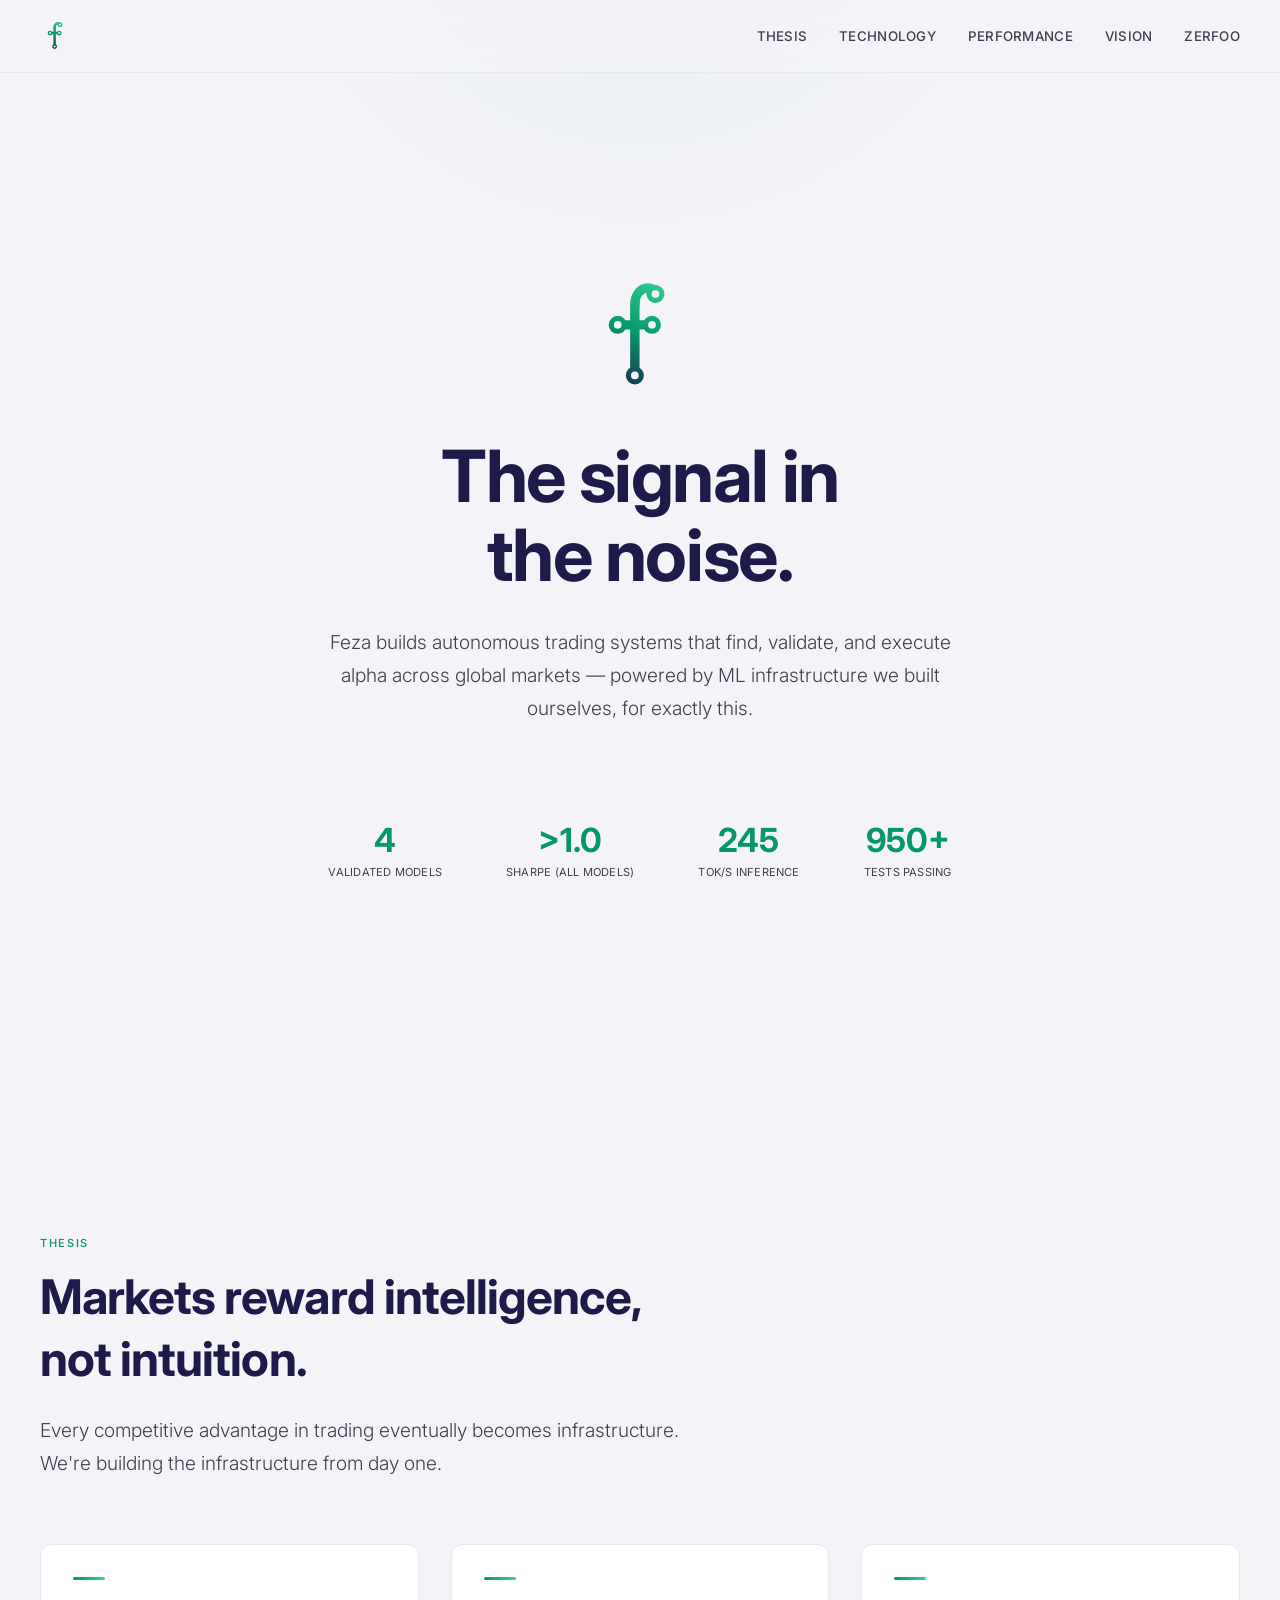
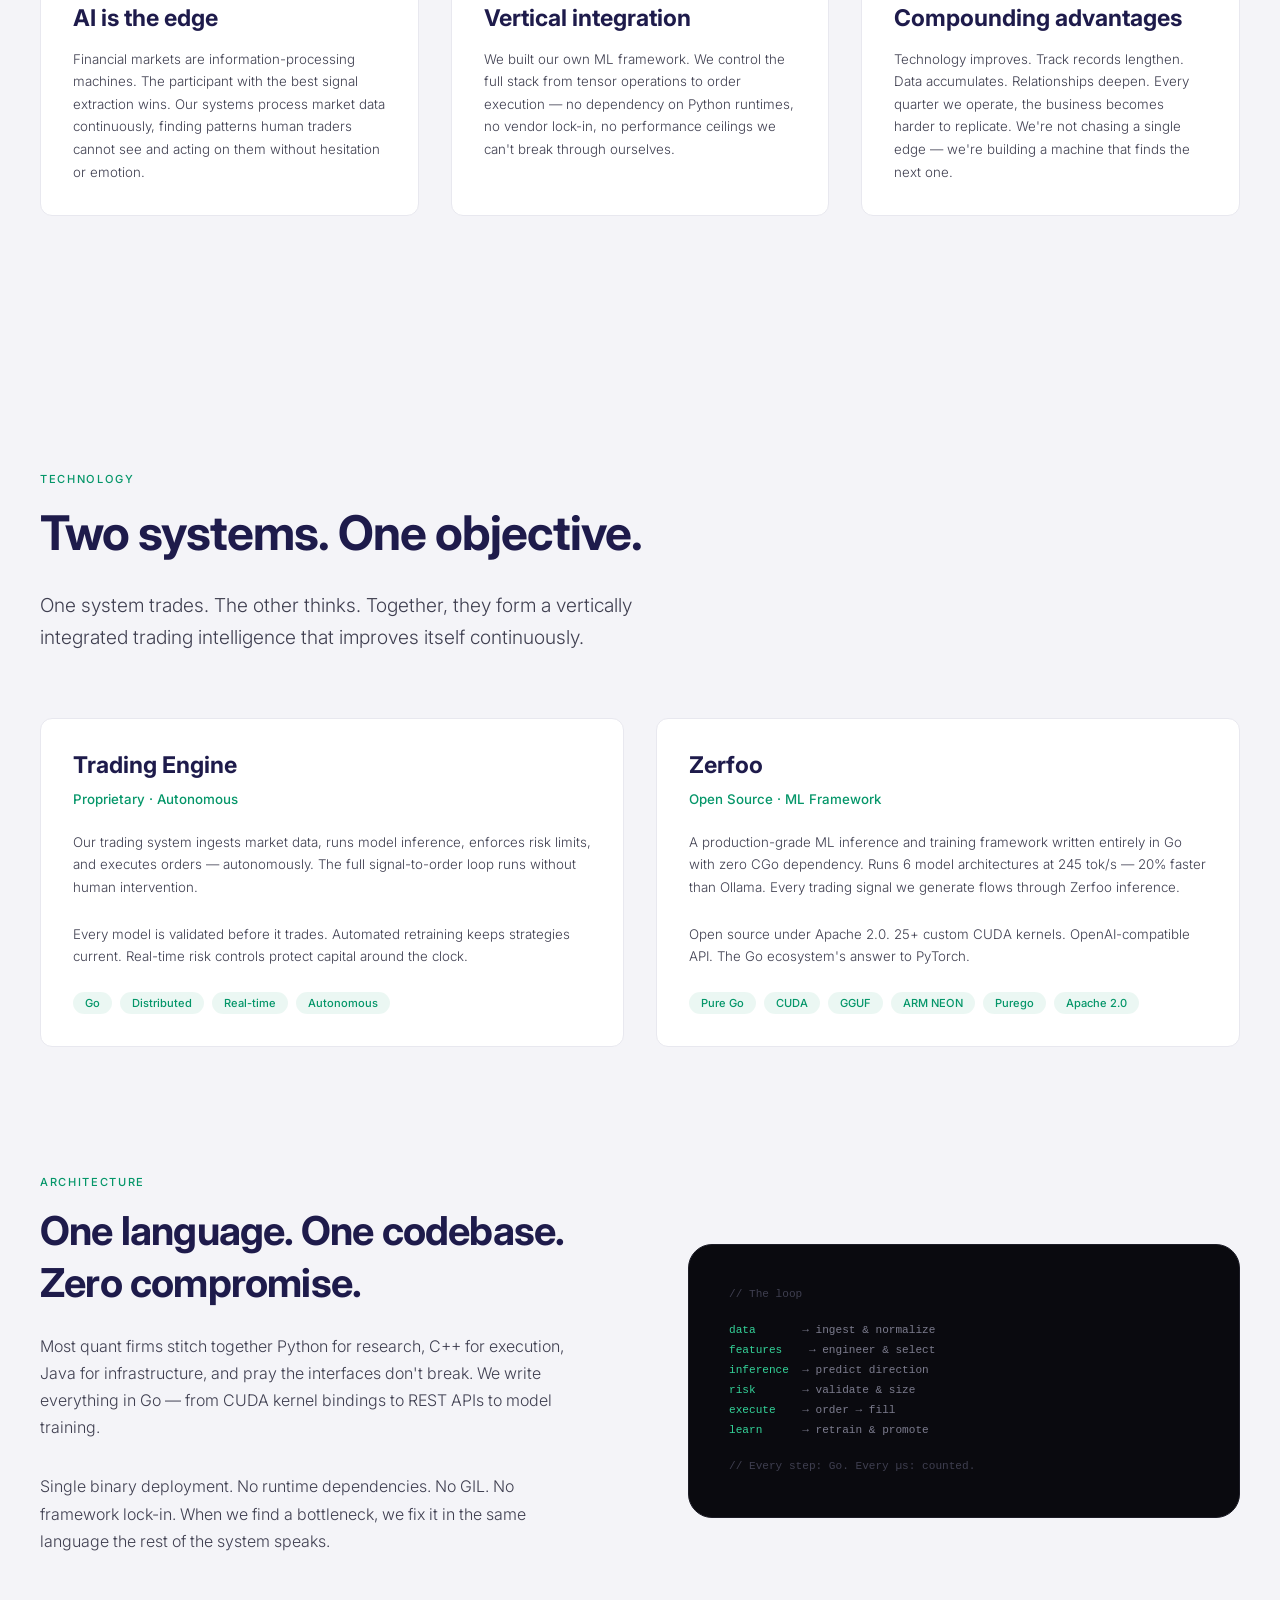
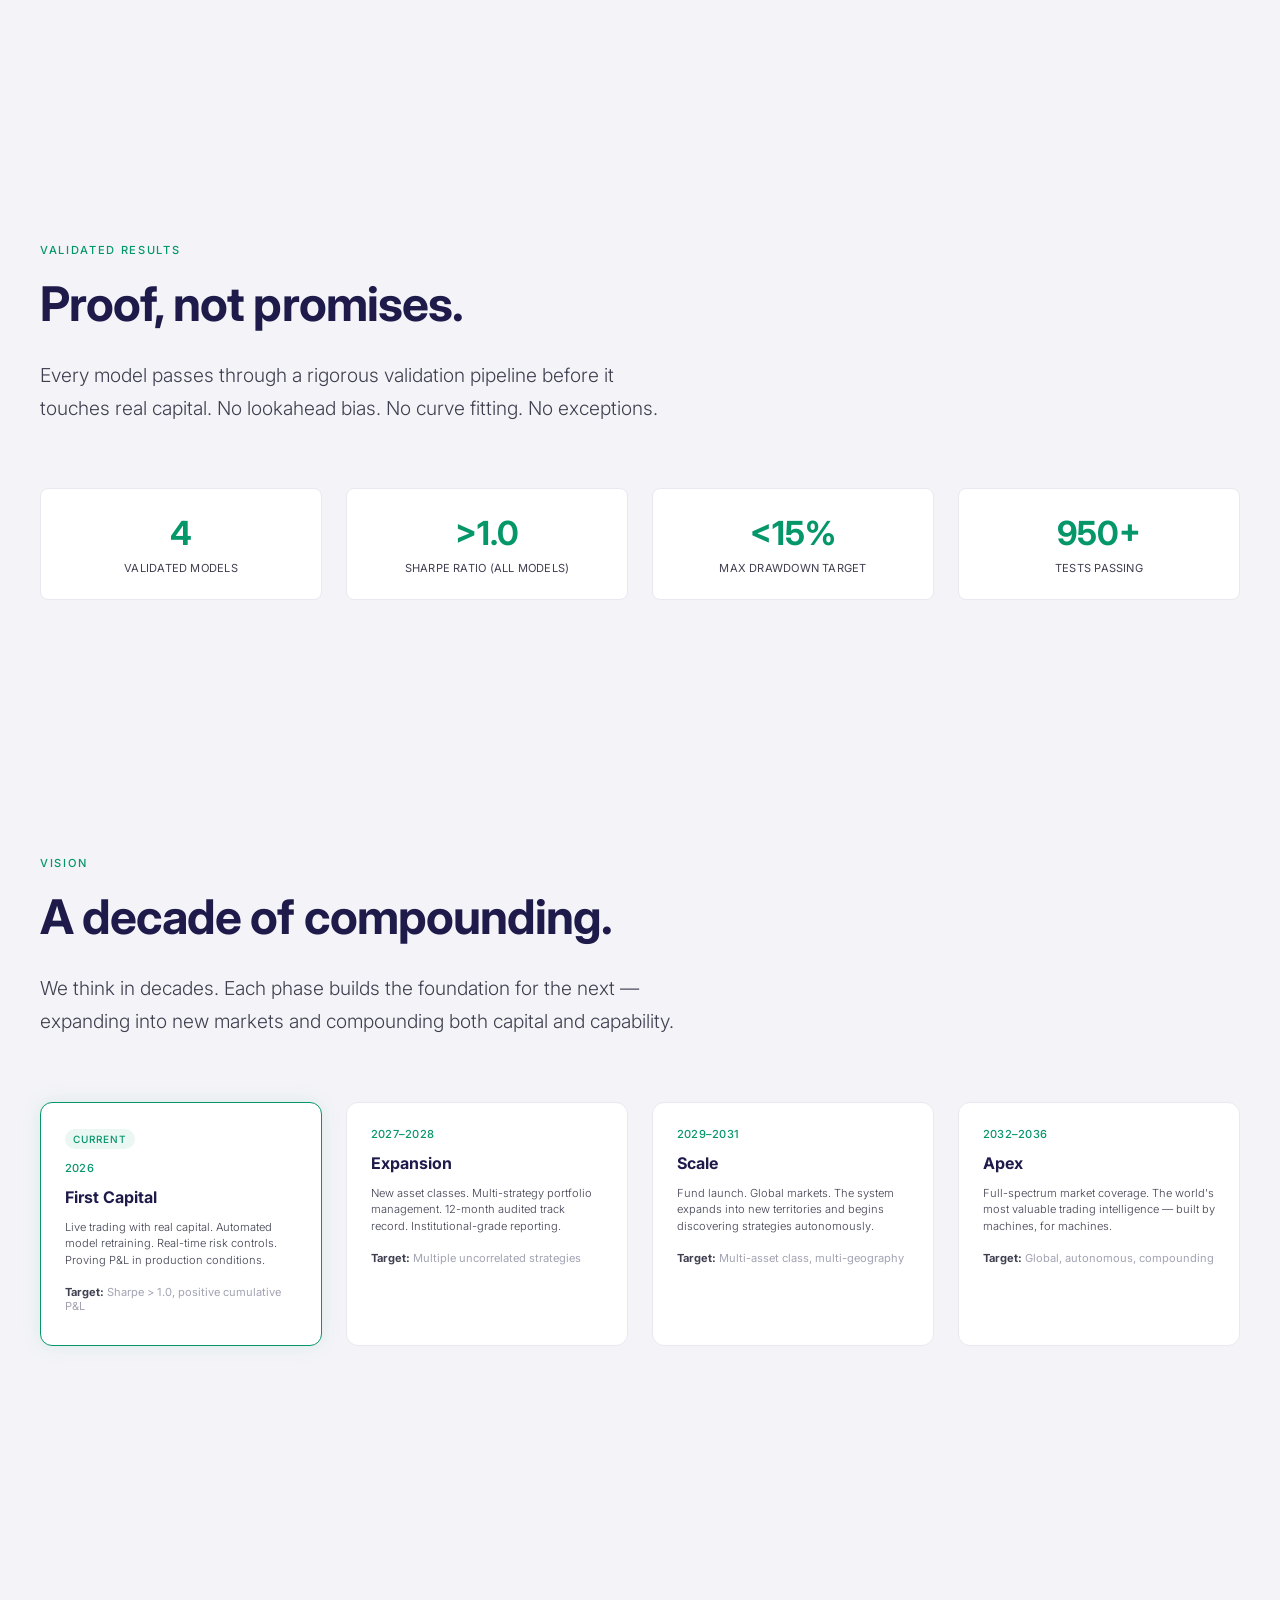
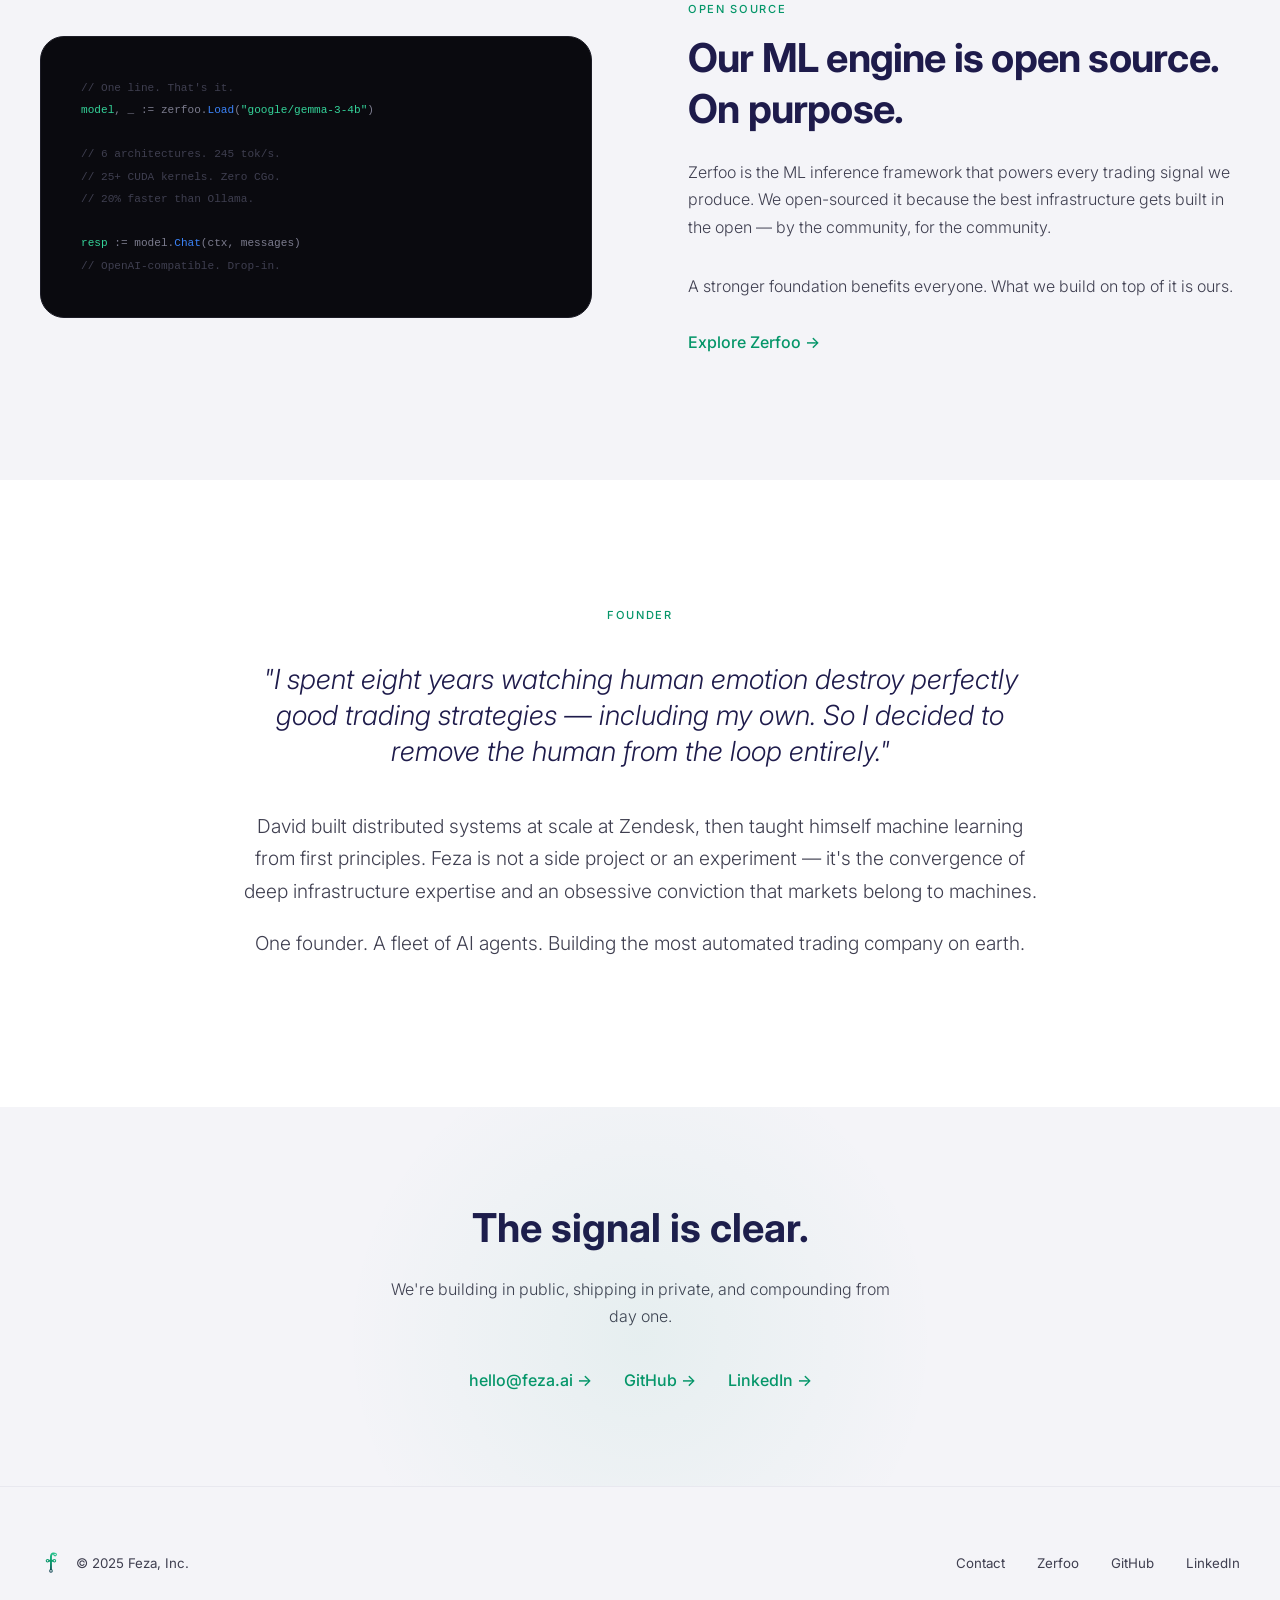
==== index.html @ b98ca387 "Harden copy: remove MOAT exposure and clean up nav Remove per-asset performance table, specific stra" ====
<!DOCTYPE html>
<html lang="en">

<head>
    <meta charset="UTF-8">
    <meta name="viewport" content="width=device-width, initial-scale=1.0">
    <title>Feza — Autonomous Trading Intelligence</title>
    <meta name="description" content="Feza is building the world's most valuable trading company through autonomous AI systems that discover, validate, and execute trading strategies across global markets.">
    <link rel="icon" type="image/svg+xml" href="images/feza.svg">
    <link rel="preconnect" href="https://fonts.googleapis.com">
    <link rel="preconnect" href="https://fonts.gstatic.com" crossorigin>
    <link href="https://fonts.googleapis.com/css2?family=Inter:wght@300;400;500;600;700&display=swap" rel="stylesheet">
    <link rel="stylesheet" href="design-system.css">
    <style>
        :root {
            --logo-url: url('images/feza.svg');
        }

        /* ---- Base ---- */
        html { scroll-behavior: smooth; }

        body {
            margin: 0;
            font-family: var(--font-sans);
            background-color: var(--bg);
            color: var(--text);
            transition: background-color var(--duration-normal) var(--ease-default),
                        color var(--duration-normal) var(--ease-default);
        }

        h1, h2, h3, h4 { font-weight: var(--weight-bold); }
        p { line-height: var(--leading-relaxed); font-weight: var(--weight-light); max-width: var(--max-width-prose); }

        a {
            text-decoration: none;
            transition: color var(--duration-normal) var(--ease-default),
                        opacity var(--duration-normal) var(--ease-default);
        }

        /* ---- Navbar ---- */
        .navbar {
            position: fixed;
            width: 100%;
            top: 0;
            z-index: 1000;
            padding: var(--space-5) 0;
            backdrop-filter: blur(12px);
            border-bottom: 1px solid var(--border-subtle);
        }

        body.dark-mode .navbar { background-color: rgba(10, 10, 15, 0.8); }
        body.light-mode .navbar { background-color: rgba(244, 244, 248, 0.8); }

        .nav-content {
            max-width: var(--max-width);
            margin: 0 auto;
            padding: 0 var(--space-8);
            display: flex;
            justify-content: space-between;
            align-items: center;
        }

        .nav-logo {
            display: flex;
            align-items: center;
            gap: var(--space-3);
        }

        .nav-logo img {
            width: 32px;
            height: 32px;
        }

        .nav-logo span {
            font-size: var(--text-md);
            font-weight: var(--weight-bold);
            letter-spacing: var(--tracking-tight);
            background: linear-gradient(135deg, var(--brand-noise), var(--brand-signal), var(--brand-clarity));
            -webkit-background-clip: text;
            -webkit-text-fill-color: transparent;
            background-clip: text;
        }

        .nav-links {
            display: flex;
            gap: var(--space-8);
            align-items: center;
        }

        .nav-links a {
            color: var(--text-secondary);
            font-size: var(--text-sm);
            font-weight: var(--weight-medium);
            letter-spacing: var(--tracking-wide);
            text-transform: uppercase;
        }

        .nav-links a:hover { color: var(--accent); }

        /* ---- Hero ---- */
        .hero {
            min-height: 100vh;
            display: flex;
            flex-direction: column;
            align-items: center;
            justify-content: center;
            text-align: center;
            padding: var(--space-32) var(--space-8) var(--space-20);
            position: relative;
            overflow: hidden;
        }

        .hero::before {
            content: '';
            position: absolute;
            top: -50%;
            left: 50%;
            transform: translateX(-50%);
            width: 800px;
            height: 800px;
            background: radial-gradient(circle, rgba(5, 150, 105, 0.08) 0%, transparent 70%);
            pointer-events: none;
        }

        .hero-logo {
            width: 120px;
            height: 120px;
            margin-bottom: var(--space-10);
            animation: fadeIn 1s ease-out;
        }

        .hero h1 {
            font-size: var(--text-hero);
            line-height: var(--leading-tight);
            letter-spacing: var(--tracking-tight);
            margin: 0 0 var(--space-8) 0;
            max-width: 900px;
            animation: fadeUp 1s ease-out 0.1s both;
        }

        .hero .subtitle {
            font-size: clamp(1.1rem, 2.5vw, var(--text-md));
            color: var(--text-secondary);
            max-width: 640px;
            margin: 0 auto var(--space-12);
            animation: fadeUp 1s ease-out 0.2s both;
        }

        .hero-stats {
            display: flex;
            gap: var(--space-16);
            margin-top: var(--space-12);
            animation: fadeUp 1s ease-out 0.4s both;
        }

        .hero-stat {
            text-align: center;
        }

        .hero-stat .value {
            font-size: var(--text-2xl);
            font-weight: var(--weight-bold);
            color: var(--accent);
            display: block;
        }

        .hero-stat .label {
            font-size: var(--text-xs);
            color: var(--text-secondary);
            text-transform: uppercase;
            letter-spacing: var(--tracking-wide);
            margin-top: var(--space-1);
        }

        @keyframes fadeIn {
            from { opacity: 0; }
            to { opacity: 1; }
        }

        @keyframes fadeUp {
            from { opacity: 0; transform: translateY(20px); }
            to { opacity: 1; transform: translateY(0); }
        }

        /* ---- Sections ---- */
        .section {
            padding: var(--space-32) var(--space-8);
        }

        .section-inner {
            max-width: var(--max-width);
            margin: 0 auto;
        }

        .section-label {
            font-size: var(--text-xs);
            font-weight: var(--weight-medium);
            text-transform: uppercase;
            letter-spacing: 0.15em;
            color: var(--accent);
            margin-bottom: var(--space-4);
        }

        .section h2 {
            font-size: clamp(2rem, 5vw, var(--text-4xl));
            line-height: var(--leading-snug);
            margin: 0 0 var(--space-6) 0;
            letter-spacing: var(--tracking-tight);
        }

        .section .lead {
            font-size: var(--text-md);
            color: var(--text-secondary);
            max-width: 640px;
            margin: 0 0 var(--space-16) 0;
        }

        /* ---- Thesis Section ---- */
        .thesis-grid {
            display: grid;
            grid-template-columns: repeat(3, 1fr);
            gap: var(--space-8);
        }

        .thesis-card {
            padding: var(--space-8);
            border-radius: var(--radius-lg);
            border: 1px solid var(--border-subtle);
            background-color: var(--bg-surface);
            transition: border-color var(--duration-normal) var(--ease-default),
                        transform var(--duration-fast) var(--ease-out);
        }

        .thesis-card:hover {
            border-color: var(--accent);
            transform: translateY(-2px);
        }

        .thesis-card h3 {
            font-size: var(--text-lg);
            margin: 0 0 var(--space-4) 0;
        }

        .thesis-card p {
            color: var(--text-secondary);
            font-size: var(--text-sm);
            margin: 0;
        }

        .thesis-card .card-accent {
            width: 32px;
            height: 3px;
            background: linear-gradient(90deg, var(--brand-signal), var(--brand-clarity));
            border-radius: var(--radius-full);
            margin-bottom: var(--space-6);
        }

        /* ---- Split Layout ---- */
        .split {
            display: grid;
            grid-template-columns: 1fr 1fr;
            gap: var(--space-24);
            align-items: center;
        }

        .split.reverse { direction: rtl; }
        .split.reverse > * { direction: ltr; }

        .split-text h2 {
            font-size: clamp(1.8rem, 4vw, var(--text-3xl));
            margin: 0 0 var(--space-6) 0;
        }

        .split-text p {
            color: var(--text-secondary);
            margin: 0 0 var(--space-8) 0;
        }

        .split-visual {
            padding: var(--space-10);
            border-radius: var(--radius-xl);
            border: 1px solid var(--border-subtle);
            background-color: var(--bg-surface);
        }

        /* Code blocks stay dark in both modes */
        .code-block {
            background-color: #0A0A0F;
            border-color: #1C1C26;
            --accent: #34D399;
            --text-secondary: #7C7C8E;
            --text-muted: #3F3F50;
        }

        body.light-mode .code-block {
            background-color: #0A0A0F;
            border-color: #1C1C26;
        }

        /* ---- Metric Row ---- */
        .metric-row {
            display: grid;
            grid-template-columns: repeat(4, 1fr);
            gap: var(--space-6);
        }

        .metric {
            padding: var(--space-6);
            border-radius: var(--radius-md);
            border: 1px solid var(--border-subtle);
            background-color: var(--bg-surface);
            text-align: center;
        }

        .metric .value {
            font-size: var(--text-2xl);
            font-weight: var(--weight-bold);
            color: var(--accent);
        }

        .metric .label {
            font-size: var(--text-xs);
            color: var(--text-secondary);
            text-transform: uppercase;
            letter-spacing: var(--tracking-wide);
            margin-top: var(--space-2);
        }

        /* ---- Performance Table ---- */
        .perf-table {
            width: 100%;
            border-collapse: collapse;
            font-size: var(--text-sm);
        }

        .perf-table th {
            text-align: left;
            font-weight: var(--weight-medium);
            font-size: var(--text-xs);
            text-transform: uppercase;
            letter-spacing: var(--tracking-wide);
            color: var(--text-secondary);
            padding: var(--space-4) var(--space-4);
            border-bottom: 1px solid var(--border);
        }

        .perf-table td {
            padding: var(--space-4) var(--space-4);
            border-bottom: 1px solid var(--border-subtle);
        }

        .perf-table .positive { color: var(--accent); font-weight: var(--weight-medium); }

        /* ---- Stack Section ---- */
        .stack-grid {
            display: grid;
            grid-template-columns: repeat(2, 1fr);
            gap: var(--space-8);
        }

        .stack-card {
            padding: var(--space-8);
            border-radius: var(--radius-lg);
            border: 1px solid var(--border-subtle);
            background-color: var(--bg-surface);
        }

        .stack-card h3 {
            font-size: var(--text-lg);
            margin: 0 0 var(--space-3) 0;
        }

        .stack-card .subtitle {
            font-size: var(--text-sm);
            color: var(--accent);
            font-weight: var(--weight-medium);
            margin: 0 0 var(--space-6) 0;
        }

        .stack-card p {
            color: var(--text-secondary);
            font-size: var(--text-sm);
            margin: 0 0 var(--space-6) 0;
        }

        .stack-card .tech-tags {
            display: flex;
            flex-wrap: wrap;
            gap: var(--space-2);
        }

        .tech-tag {
            font-size: var(--text-xs);
            padding: var(--space-1) var(--space-3);
            border-radius: var(--radius-full);
            background-color: var(--accent-subtle);
            color: var(--accent);
            font-weight: var(--weight-medium);
        }

        /* ---- Roadmap ---- */
        .roadmap {
            display: grid;
            grid-template-columns: repeat(4, 1fr);
            gap: var(--space-6);
        }

        .roadmap-phase {
            padding: var(--space-6) var(--space-6) var(--space-8);
            border-radius: var(--radius-lg);
            border: 1px solid var(--border-subtle);
            background-color: var(--bg-surface);
            position: relative;
        }

        .roadmap-phase.active {
            border-color: var(--accent);
            box-shadow: var(--shadow-glow);
        }

        .roadmap-phase .year {
            font-size: var(--text-xs);
            font-weight: var(--weight-medium);
            text-transform: uppercase;
            letter-spacing: var(--tracking-wide);
            color: var(--accent);
            margin-bottom: var(--space-3);
        }

        .roadmap-phase h4 {
            font-size: var(--text-base);
            margin: 0 0 var(--space-3) 0;
        }

        .roadmap-phase p {
            font-size: var(--text-xs);
            color: var(--text-secondary);
            margin: 0 0 var(--space-4) 0;
            line-height: var(--leading-normal);
        }

        .roadmap-phase .target {
            font-size: var(--text-xs);
            color: var(--text-muted);
        }

        .roadmap-phase .target strong {
            color: var(--text-secondary);
        }

        .active-badge {
            display: inline-block;
            font-size: 0.625rem;
            font-weight: var(--weight-medium);
            text-transform: uppercase;
            letter-spacing: 0.1em;
            padding: var(--space-1) var(--space-2);
            border-radius: var(--radius-full);
            background-color: var(--accent-subtle);
            color: var(--accent);
            margin-bottom: var(--space-3);
        }

        /* ---- Founder ---- */
        .founder-section {
            background-color: var(--bg-surface);
        }

        .founder-inner {
            max-width: var(--max-width-narrow);
            margin: 0 auto;
            text-align: center;
        }

        .founder-inner p {
            max-width: none;
            color: var(--text-secondary);
            font-size: var(--text-md);
            line-height: var(--leading-relaxed);
        }

        .founder-inner blockquote {
            margin: var(--space-10) 0;
            padding: 0;
            border: none;
            font-size: var(--text-xl);
            font-weight: var(--weight-light);
            line-height: var(--leading-snug);
            color: var(--text);
            font-style: italic;
        }

        /* ---- CTA Banner ---- */
        .cta-banner {
            text-align: center;
            padding: var(--space-24) var(--space-8);
            position: relative;
            overflow: hidden;
        }

        .cta-banner::before {
            content: '';
            position: absolute;
            bottom: -40%;
            left: 50%;
            transform: translateX(-50%);
            width: 600px;
            height: 600px;
            background: radial-gradient(circle, rgba(5, 150, 105, 0.06) 0%, transparent 70%);
            pointer-events: none;
        }

        .cta-banner h2 {
            font-size: clamp(2rem, 5vw, var(--text-3xl));
            margin: 0 0 var(--space-6) 0;
        }

        .cta-banner p {
            color: var(--text-secondary);
            max-width: 500px;
            margin: 0 auto var(--space-10);
        }

        .cta-links {
            display: flex;
            justify-content: center;
            gap: var(--space-8);
        }

        .cta-link {
            color: var(--accent);
            font-weight: var(--weight-medium);
            font-size: var(--text-base);
            display: flex;
            align-items: center;
            gap: var(--space-2);
        }

        .cta-link:hover { opacity: 0.8; }

        /* ---- Footer ---- */
        footer {
            padding: var(--space-16) var(--space-8);
            border-top: 1px solid var(--border-subtle);
        }

        .footer-inner {
            max-width: var(--max-width);
            margin: 0 auto;
            display: flex;
            justify-content: space-between;
            align-items: center;
        }

        .footer-left {
            display: flex;
            align-items: center;
            gap: var(--space-3);
        }

        .footer-left img { width: 24px; height: 24px; }

        .footer-left span {
            font-size: var(--text-sm);
            color: var(--text-secondary);
        }

        .footer-right {
            display: flex;
            gap: var(--space-8);
        }

        .footer-right a {
            font-size: var(--text-sm);
            color: var(--text-secondary);
        }

        .footer-right a:hover { color: var(--accent); }

        /* ---- Responsive ---- */
        @media (max-width: 1024px) {
            .thesis-grid { grid-template-columns: repeat(2, 1fr); }
            .roadmap { grid-template-columns: repeat(2, 1fr); }
            .metric-row { grid-template-columns: repeat(2, 1fr); }
        }

        @media (max-width: 768px) {
            .nav-links { display: none; }
            .hero-stats { flex-direction: column; gap: var(--space-6); }
            .thesis-grid { grid-template-columns: 1fr; }
            .split { grid-template-columns: 1fr; gap: var(--space-12); }
            .split.reverse { direction: ltr; }
            .stack-grid { grid-template-columns: 1fr; }
            .roadmap { grid-template-columns: 1fr; }
            .metric-row { grid-template-columns: repeat(2, 1fr); }
            .footer-inner { flex-direction: column; gap: var(--space-6); text-align: center; }
            .cta-links { flex-direction: column; align-items: center; }
        }
    </style>
</head>

<body class="dark-mode">

    <!-- Navbar -->
    <nav class="navbar">
        <div class="nav-content">
            <a href="/" class="nav-logo">
                <img src="images/feza.svg" alt="Feza">
            </a>
            <div class="nav-links">
                <a href="#thesis">Thesis</a>
                <a href="#technology">Technology</a>
                <a href="#performance">Performance</a>
                <a href="#roadmap">Vision</a>
                <a href="https://zerfoo.feza.ai" target="_blank" rel="noopener">Zerfoo</a>
            </div>
        </div>
    </nav>

    <!-- Hero -->
    <header class="hero">
        <img src="images/feza.svg" alt="Feza" class="hero-logo">
        <h1>The signal in<br>the noise.</h1>
        <p class="subtitle">Feza builds autonomous trading systems that find, validate, and execute alpha across global markets &mdash; powered by ML infrastructure we built ourselves, for exactly this.</p>
        <div class="hero-stats">
            <div class="hero-stat">
                <span class="value">4</span>
                <span class="label">Validated Models</span>
            </div>
            <div class="hero-stat">
                <span class="value">&gt;1.0</span>
                <span class="label">Sharpe (all models)</span>
            </div>
            <div class="hero-stat">
                <span class="value">245</span>
                <span class="label">tok/s Inference</span>
            </div>
            <div class="hero-stat">
                <span class="value">950+</span>
                <span class="label">Tests Passing</span>
            </div>
        </div>
    </header>

    <main>

        <!-- Thesis -->
        <section id="thesis" class="section">
            <div class="section-inner">
                <div class="section-label">Thesis</div>
                <h2>Markets reward intelligence,<br>not intuition.</h2>
                <p class="lead">Every competitive advantage in trading eventually becomes infrastructure. We're building the infrastructure from day one.</p>

                <div class="thesis-grid">
                    <div class="thesis-card">
                        <div class="card-accent"></div>
                        <h3>AI is the edge</h3>
                        <p>Financial markets are information-processing machines. The participant with the best signal extraction wins. Our systems process market data continuously, finding patterns human traders cannot see and acting on them without hesitation or emotion.</p>
                    </div>
                    <div class="thesis-card">
                        <div class="card-accent"></div>
                        <h3>Vertical integration</h3>
                        <p>We built our own ML framework. We control the full stack from tensor operations to order execution &mdash; no dependency on Python runtimes, no vendor lock-in, no performance ceilings we can't break through ourselves.</p>
                    </div>
                    <div class="thesis-card">
                        <div class="card-accent"></div>
                        <h3>Compounding advantages</h3>
                        <p>Technology improves. Track records lengthen. Data accumulates. Relationships deepen. Every quarter we operate, the business becomes harder to replicate. We're not chasing a single edge &mdash; we're building a machine that finds the next one.</p>
                    </div>
                </div>
            </div>
        </section>

        <!-- Technology: Wolf -->
        <section id="technology" class="section">
            <div class="section-inner">
                <div class="section-label">Technology</div>
                <h2>Two systems. One objective.</h2>
                <p class="lead">One system trades. The other thinks. Together, they form a vertically integrated trading intelligence that improves itself continuously.</p>

                <div class="stack-grid">
                    <div class="stack-card">
                        <h3>Trading Engine</h3>
                        <div class="subtitle">Proprietary &middot; Autonomous</div>
                        <p>Our trading system ingests market data, runs model inference, enforces risk limits, and executes orders &mdash; autonomously. The full signal-to-order loop runs without human intervention.</p>
                        <p>Every model is validated before it trades. Automated retraining keeps strategies current. Real-time risk controls protect capital around the clock.</p>
                        <div class="tech-tags">
                            <span class="tech-tag">Go</span>
                            <span class="tech-tag">Distributed</span>
                            <span class="tech-tag">Real-time</span>
                            <span class="tech-tag">Autonomous</span>
                        </div>
                    </div>
                    <div class="stack-card">
                        <h3>Zerfoo</h3>
                        <div class="subtitle">Open Source &middot; ML Framework</div>
                        <p>A production-grade ML inference and training framework written entirely in Go with zero CGo dependency. Runs 6 model architectures at 245 tok/s &mdash; 20% faster than Ollama. Every trading signal we generate flows through Zerfoo inference.</p>
                        <p>Open source under Apache 2.0. 25+ custom CUDA kernels. OpenAI-compatible API. The Go ecosystem's answer to PyTorch.</p>
                        <div class="tech-tags">
                            <span class="tech-tag">Pure Go</span>
                            <span class="tech-tag">CUDA</span>
                            <span class="tech-tag">GGUF</span>
                            <span class="tech-tag">ARM NEON</span>
                            <span class="tech-tag">Purego</span>
                            <span class="tech-tag">Apache 2.0</span>
                        </div>
                    </div>
                </div>
            </div>
        </section>

        <!-- Architecture -->
        <section class="section" style="padding-top: 0;">
            <div class="section-inner">
                <div class="split">
                    <div class="split-text">
                        <div class="section-label">Architecture</div>
                        <h2>One language. One codebase. Zero compromise.</h2>
                        <p>Most quant firms stitch together Python for research, C++ for execution, Java for infrastructure, and pray the interfaces don't break. We write everything in Go &mdash; from CUDA kernel bindings to REST APIs to model training.</p>
                        <p>Single binary deployment. No runtime dependencies. No GIL. No framework lock-in. When we find a bottleneck, we fix it in the same language the rest of the system speaks.</p>
                    </div>
                    <div class="split-visual code-block">
                        <div style="font-family: var(--font-mono); font-size: var(--text-xs); color: var(--text-secondary); line-height: 1.8;">
                            <div style="color: var(--text-muted); margin-bottom: var(--space-4);">// The loop</div>
                            <div><span style="color: var(--accent);">data</span> &nbsp;&nbsp;&nbsp;&nbsp;&nbsp;&nbsp;&rarr; ingest &amp; normalize</div>
                            <div><span style="color: var(--accent);">features</span> &nbsp;&nbsp;&nbsp;&rarr; engineer &amp; select</div>
                            <div><span style="color: var(--accent);">inference</span> &nbsp;&rarr; predict direction</div>
                            <div><span style="color: var(--accent);">risk</span> &nbsp;&nbsp;&nbsp;&nbsp;&nbsp;&nbsp;&rarr; validate &amp; size</div>
                            <div><span style="color: var(--accent);">execute</span> &nbsp;&nbsp;&nbsp;&rarr; order &rarr; fill</div>
                            <div><span style="color: var(--accent);">learn</span> &nbsp;&nbsp;&nbsp;&nbsp;&nbsp;&rarr; retrain &amp; promote</div>
                            <div style="color: var(--text-muted); margin-top: var(--space-4);">// Every step: Go. Every µs: counted.</div>
                        </div>
                    </div>
                </div>
            </div>
        </section>

        <!-- Performance -->
        <section id="performance" class="section">
            <div class="section-inner">
                <div class="section-label">Validated Results</div>
                <h2>Proof, not promises.</h2>
                <p class="lead">Every model passes through a rigorous validation pipeline before it touches real capital. No lookahead bias. No curve fitting. No exceptions.</p>

                <div class="metric-row">
                    <div class="metric">
                        <div class="value">4</div>
                        <div class="label">Validated Models</div>
                    </div>
                    <div class="metric">
                        <div class="value">&gt;1.0</div>
                        <div class="label">Sharpe Ratio (all models)</div>
                    </div>
                    <div class="metric">
                        <div class="value">&lt;15%</div>
                        <div class="label">Max Drawdown Target</div>
                    </div>
                    <div class="metric">
                        <div class="value">950+</div>
                        <div class="label">Tests Passing</div>
                    </div>
                </div>
            </div>
        </section>

        <!-- Roadmap -->
        <section id="roadmap" class="section">
            <div class="section-inner">
                <div class="section-label">Vision</div>
                <h2>A decade of compounding.</h2>
                <p class="lead">We think in decades. Each phase builds the foundation for the next &mdash; expanding into new markets and compounding both capital and capability.</p>

                <div class="roadmap">
                    <div class="roadmap-phase active">
                        <span class="active-badge">Current</span>
                        <div class="year">2026</div>
                        <h4>First Capital</h4>
                        <p>Live trading with real capital. Automated model retraining. Real-time risk controls. Proving P&L in production conditions.</p>
                        <div class="target"><strong>Target:</strong> Sharpe &gt; 1.0, positive cumulative P&L</div>
                    </div>
                    <div class="roadmap-phase">
                        <div class="year">2027&ndash;2028</div>
                        <h4>Expansion</h4>
                        <p>New asset classes. Multi-strategy portfolio management. 12-month audited track record. Institutional-grade reporting.</p>
                        <div class="target"><strong>Target:</strong> Multiple uncorrelated strategies</div>
                    </div>
                    <div class="roadmap-phase">
                        <div class="year">2029&ndash;2031</div>
                        <h4>Scale</h4>
                        <p>Fund launch. Global markets. The system expands into new territories and begins discovering strategies autonomously.</p>
                        <div class="target"><strong>Target:</strong> Multi-asset class, multi-geography</div>
                    </div>
                    <div class="roadmap-phase">
                        <div class="year">2032&ndash;2036</div>
                        <h4>Apex</h4>
                        <p>Full-spectrum market coverage. The world's most valuable trading intelligence &mdash; built by machines, for machines.</p>
                        <div class="target"><strong>Target:</strong> Global, autonomous, compounding</div>
                    </div>
                </div>
            </div>
        </section>

        <!-- Open Source -->
        <section class="section">
            <div class="section-inner">
                <div class="split reverse">
                    <div class="split-text">
                        <div class="section-label">Open Source</div>
                        <h2>Our ML engine is open source. On purpose.</h2>
                        <p>Zerfoo is the ML inference framework that powers every trading signal we produce. We open-sourced it because the best infrastructure gets built in the open &mdash; by the community, for the community.</p>
                        <p>A stronger foundation benefits everyone. What we build on top of it is ours.</p>
                        <a href="https://zerfoo.feza.ai" target="_blank" rel="noopener" class="cta-link" style="margin-top: var(--space-4);">Explore Zerfoo &rarr;</a>
                    </div>
                    <div class="split-visual code-block">
                        <div style="font-family: var(--font-mono); font-size: var(--text-xs); color: var(--text-secondary); line-height: 2;">
                            <div style="color: var(--text-muted);">// One line. That's it.</div>
                            <div><span style="color: var(--accent);">model</span>, _ := zerfoo.<span style="color: #3B82F6;">Load</span>(<span style="color: #34D399;">"google/gemma-3-4b"</span>)</div>
                            <div>&nbsp;</div>
                            <div style="color: var(--text-muted);">// 6 architectures. 245 tok/s.</div>
                            <div style="color: var(--text-muted);">// 25+ CUDA kernels. Zero CGo.</div>
                            <div style="color: var(--text-muted);">// 20% faster than Ollama.</div>
                            <div>&nbsp;</div>
                            <div><span style="color: var(--accent);">resp</span> := model.<span style="color: #3B82F6;">Chat</span>(ctx, messages)</div>
                            <div style="color: var(--text-muted);">// OpenAI-compatible. Drop-in.</div>
                        </div>
                    </div>
                </div>
            </div>
        </section>

        <!-- Founder -->
        <section class="section founder-section">
            <div class="section-inner">
                <div class="founder-inner">
                    <div class="section-label">Founder</div>
                    <blockquote>"I spent eight years watching human emotion destroy perfectly good trading strategies &mdash; including my own. So I decided to remove the human from the loop entirely."</blockquote>
                    <p>David built distributed systems at scale at Zendesk, then taught himself machine learning from first principles. Feza is not a side project or an experiment &mdash; it's the convergence of deep infrastructure expertise and an obsessive conviction that markets belong to machines.</p>
                    <p>One founder. A fleet of AI agents. Building the most automated trading company on earth.</p>
                </div>
            </div>
        </section>

        <!-- CTA -->
        <section class="cta-banner">
            <h2>The signal is clear.</h2>
            <p>We're building in public, shipping in private, and compounding from day one.</p>
            <div class="cta-links">
                <a href="mailto:hello@feza.ai" class="cta-link">hello@feza.ai &rarr;</a>
                <a href="https://github.com/zerfoo/zerfoo" target="_blank" rel="noopener" class="cta-link">GitHub &rarr;</a>
                <a href="https://www.linkedin.com/company/feza-inc" target="_blank" rel="noopener" class="cta-link">LinkedIn &rarr;</a>
            </div>
        </section>

    </main>

    <!-- Footer -->
    <footer>
        <div class="footer-inner">
            <div class="footer-left">
                <img src="images/feza.svg" alt="Feza">
                <span>&copy; 2025 Feza, Inc.</span>
            </div>
            <div class="footer-right">
                <a href="mailto:hello@feza.ai">Contact</a>
                <a href="https://zerfoo.feza.ai" target="_blank" rel="noopener">Zerfoo</a>
                <a href="https://github.com/zerfoo/zerfoo" target="_blank" rel="noopener">GitHub</a>
                <a href="https://www.linkedin.com/company/feza-inc" target="_blank" rel="noopener">LinkedIn</a>
            </div>
        </div>
    </footer>

    <script>
        document.addEventListener('DOMContentLoaded', () => {
            const body = document.body;
            const prefersDarkScheme = window.matchMedia('(prefers-color-scheme: dark)');

            const applySystemTheme = (matches) => {
                if (matches) {
                    body.classList.add('dark-mode');
                    body.classList.remove('light-mode');
                } else {
                    body.classList.add('light-mode');
                    body.classList.remove('dark-mode');
                }
            };

            document.documentElement.style.visibility = 'hidden';
            applySystemTheme(prefersDarkScheme.matches);
            document.documentElement.style.visibility = 'visible';

            prefersDarkScheme.addEventListener('change', (e) => {
                applySystemTheme(e.matches);
            });

            // Intersection Observer for fade-in animations
            const observer = new IntersectionObserver((entries) => {
                entries.forEach(entry => {
                    if (entry.isIntersecting) {
                        entry.target.style.opacity = '1';
                        entry.target.style.transform = 'translateY(0)';
                    }
                });
            }, { threshold: 0.1 });

            document.querySelectorAll('.thesis-card, .stack-card, .roadmap-phase, .metric').forEach(el => {
                el.style.opacity = '0';
                el.style.transform = 'translateY(16px)';
                el.style.transition = 'opacity 0.6s ease-out, transform 0.6s ease-out';
                observer.observe(el);
            });
        });
    </script>
</body>

</html>
---- design-system.css ----
/* ==========================================================================
   Feza Design System — "Signal from Noise"
   ==========================================================================
   Brand thesis: ML technology extracts trading signal from market noise.
   The palette moves from the void of raw data to the clarity of alpha.
   ========================================================================== */

/* --------------------------------------------------------------------------
   1. COLOR TOKENS
   -------------------------------------------------------------------------- */
:root {
  /* --- Brand gradient (logo source) --- */
  --brand-noise:        #1E1B4B;  /* deep indigo — raw market data */
  --brand-signal:       #059669;  /* emerald — the edge emerging */
  --brand-clarity:      #34D399;  /* mint — clear alpha */

  /* --- Extended palette --- */
  --indigo-950:         #0B0A1F;
  --indigo-900:         #1E1B4B;
  --indigo-800:         #2E2A6E;
  --indigo-700:         #3E3A8E;
  --indigo-100:         #E0E0F7;
  --indigo-50:          #EEEEF9;

  --emerald-700:        #047857;
  --emerald-600:        #059669;
  --emerald-500:        #10B981;
  --emerald-400:        #34D399;
  --emerald-300:        #6EE7B7;
  --emerald-100:        #D1FAE5;
  --emerald-50:         #ECFDF5;

  --neutral-950:        #0A0A0F;
  --neutral-900:        #111118;
  --neutral-800:        #1C1C26;
  --neutral-700:        #2A2A38;
  --neutral-600:        #3F3F50;
  --neutral-400:        #7C7C8E;
  --neutral-300:        #A3A3B3;
  --neutral-200:        #D1D1DC;
  --neutral-100:        #E8E8EF;
  --neutral-50:         #F4F4F8;
  --neutral-0:          #FFFFFF;

  /* --- Semantic (dark mode default) --- */
  --bg:                 var(--neutral-950);
  --bg-surface:         var(--neutral-900);
  --bg-elevated:        var(--neutral-800);
  --border:             var(--neutral-700);
  --border-subtle:      var(--neutral-800);
  --text:               #E2E8F0;
  --text-secondary:     var(--neutral-400);
  --text-muted:         var(--neutral-600);
  --accent:             var(--emerald-400);
  --accent-hover:       var(--emerald-300);
  --accent-strong:      var(--emerald-600);
  --accent-subtle:      rgba(52, 211, 153, 0.10);
  --signal:             var(--emerald-400);  /* positive / profit / go */
  --noise:              var(--indigo-800);   /* depth / background data */

  /* --- Light mode overrides (applied via .light-mode) --- */
  --bg-light:           var(--neutral-50);
  --bg-surface-light:   var(--neutral-0);
  --bg-elevated-light:  var(--neutral-0);
  --border-light:       var(--neutral-200);
  --border-subtle-light:var(--neutral-100);
  --text-light:         var(--indigo-900);
  --text-secondary-light:var(--neutral-600);
  --accent-light:       var(--emerald-600);
  --accent-hover-light: var(--emerald-700);

  /* --------------------------------------------------------------------------
     2. TYPOGRAPHY
     -------------------------------------------------------------------------- */
  --font-sans:          'Inter', -apple-system, BlinkMacSystemFont, 'Segoe UI',
                        Roboto, Oxygen, Ubuntu, sans-serif;
  --font-mono:          'JetBrains Mono', 'Fira Code', 'SF Mono', Consolas,
                        monospace;

  /* Scale — minor third (1.2) */
  --text-xs:            0.694rem;   /* 11.1px */
  --text-sm:            0.833rem;   /* 13.3px */
  --text-base:          1rem;       /* 16px */
  --text-md:            1.2rem;     /* 19.2px */
  --text-lg:            1.44rem;    /* 23px */
  --text-xl:            1.728rem;   /* 27.6px */
  --text-2xl:           2.074rem;   /* 33.2px */
  --text-3xl:           2.488rem;   /* 39.8px */
  --text-4xl:           2.986rem;   /* 47.8px */
  --text-hero:          clamp(3rem, 6vw, 4.5rem);

  --leading-tight:      1.1;
  --leading-snug:       1.3;
  --leading-normal:     1.5;
  --leading-relaxed:    1.7;

  --weight-light:       300;
  --weight-normal:      400;
  --weight-medium:      500;
  --weight-bold:        700;

  --tracking-tight:     -0.02em;
  --tracking-normal:    0;
  --tracking-wide:      0.02em;

  /* --------------------------------------------------------------------------
     3. SPACING
     -------------------------------------------------------------------------- */
  --space-1:            0.25rem;   /* 4px */
  --space-2:            0.5rem;    /* 8px */
  --space-3:            0.75rem;   /* 12px */
  --space-4:            1rem;      /* 16px */
  --space-5:            1.25rem;   /* 20px */
  --space-6:            1.5rem;    /* 24px */
  --space-8:            2rem;      /* 32px */
  --space-10:           2.5rem;    /* 40px */
  --space-12:           3rem;      /* 48px */
  --space-16:           4rem;      /* 64px */
  --space-20:           5rem;      /* 80px */
  --space-24:           6rem;      /* 96px */
  --space-32:           8rem;      /* 128px */

  /* --------------------------------------------------------------------------
     4. RADII
     -------------------------------------------------------------------------- */
  --radius-sm:          4px;
  --radius-md:          8px;
  --radius-lg:          12px;
  --radius-xl:          24px;
  --radius-full:        9999px;

  /* --------------------------------------------------------------------------
     5. SHADOWS
     -------------------------------------------------------------------------- */
  --shadow-sm:          0 1px 2px rgba(0, 0, 0, 0.15);
  --shadow-md:          0 4px 12px rgba(0, 0, 0, 0.2);
  --shadow-lg:          0 8px 24px rgba(0, 0, 0, 0.25);
  --shadow-glow:        0 0 20px rgba(52, 211, 153, 0.15);

  /* --------------------------------------------------------------------------
     6. TRANSITIONS
     -------------------------------------------------------------------------- */
  --duration-fast:      150ms;
  --duration-normal:    300ms;
  --duration-slow:      500ms;
  --ease-default:       cubic-bezier(0.4, 0, 0.2, 1);
  --ease-in:            cubic-bezier(0.4, 0, 1, 1);
  --ease-out:           cubic-bezier(0, 0, 0.2, 1);

  /* --------------------------------------------------------------------------
     7. LAYOUT
     -------------------------------------------------------------------------- */
  --max-width:          1200px;
  --max-width-narrow:   800px;
  --max-width-prose:    65ch;
}

/* --------------------------------------------------------------------------
   8. DARK MODE (default)
   -------------------------------------------------------------------------- */
body,
body.dark-mode {
  background-color: var(--bg);
  color: var(--text);
  font-family: var(--font-sans);
}

body.dark-mode .accent-text  { color: var(--accent); }
body.dark-mode .surface      { background-color: var(--bg-surface); }
body.dark-mode .elevated     { background-color: var(--bg-elevated); }
body.dark-mode .border       { border-color: var(--border); }

/* --------------------------------------------------------------------------
   9. LIGHT MODE
   -------------------------------------------------------------------------- */
body.light-mode {
  --bg:              var(--bg-light);
  --bg-surface:      var(--bg-surface-light);
  --bg-elevated:     var(--bg-elevated-light);
  --border:          var(--border-light);
  --border-subtle:   var(--border-subtle-light);
  --text:            var(--text-light);
  --text-secondary:  var(--text-secondary-light);
  --text-muted:      var(--neutral-300);
  --accent:          var(--accent-light);
  --accent-hover:    var(--accent-hover-light);
  --accent-subtle:   rgba(5, 150, 105, 0.08);
  --shadow-glow:     0 0 20px rgba(5, 150, 105, 0.1);
  --shadow-sm:       0 1px 2px rgba(0, 0, 0, 0.06);
  --shadow-md:       0 4px 12px rgba(0, 0, 0, 0.08);
  --shadow-lg:       0 8px 24px rgba(0, 0, 0, 0.1);
}

/* --------------------------------------------------------------------------
   10. UTILITY CLASSES
   -------------------------------------------------------------------------- */

/* Brand gradient — use on backgrounds or as mask for text */
.gradient-brand {
  background: linear-gradient(135deg, var(--brand-noise), var(--brand-signal), var(--brand-clarity));
}

.gradient-text {
  background: linear-gradient(135deg, var(--brand-noise), var(--brand-signal), var(--brand-clarity));
  -webkit-background-clip: text;
  -webkit-text-fill-color: transparent;
  background-clip: text;
}

/* Signal glow — use on cards or elements that need emphasis */
.glow {
  box-shadow: var(--shadow-glow);
}

.glow-strong {
  box-shadow: 0 0 30px rgba(52, 211, 153, 0.25), 0 0 60px rgba(52, 211, 153, 0.08);
}

/* Accent backgrounds */
.bg-accent-subtle {
  background-color: var(--accent-subtle);
}
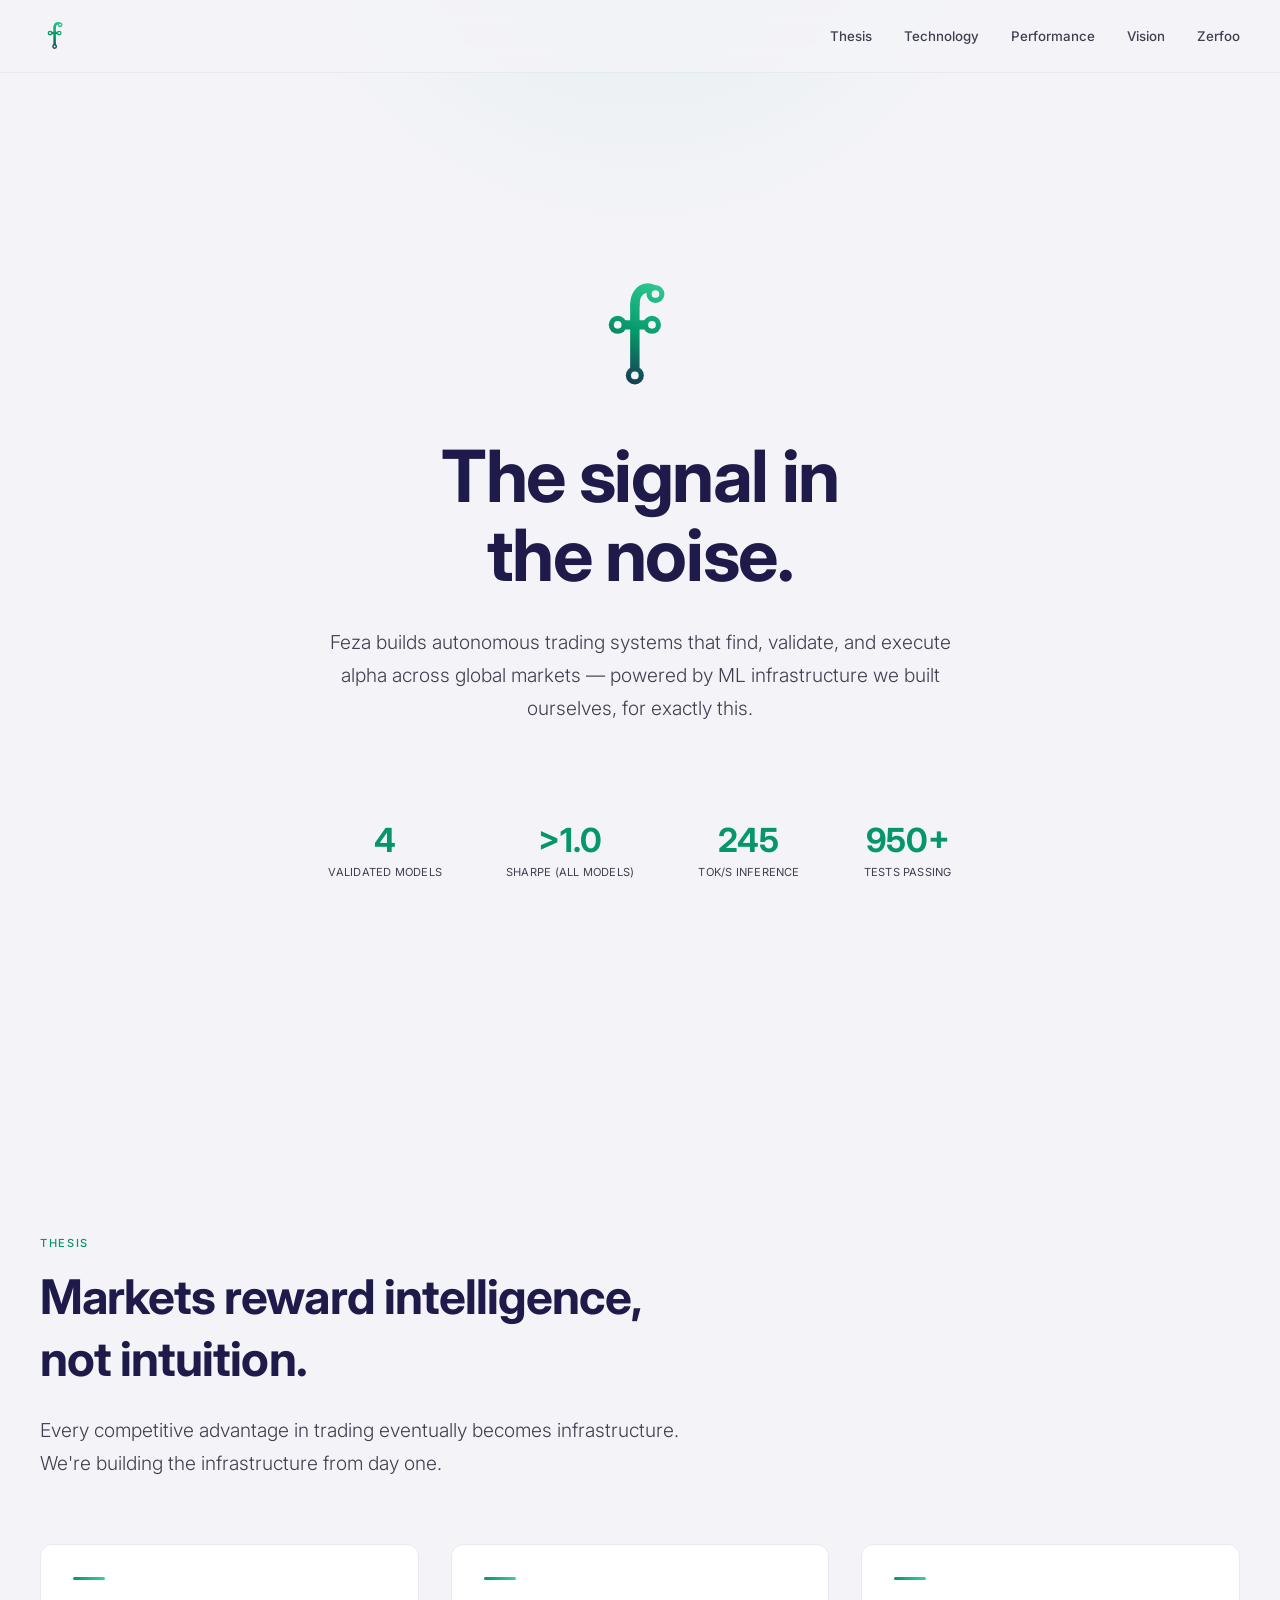
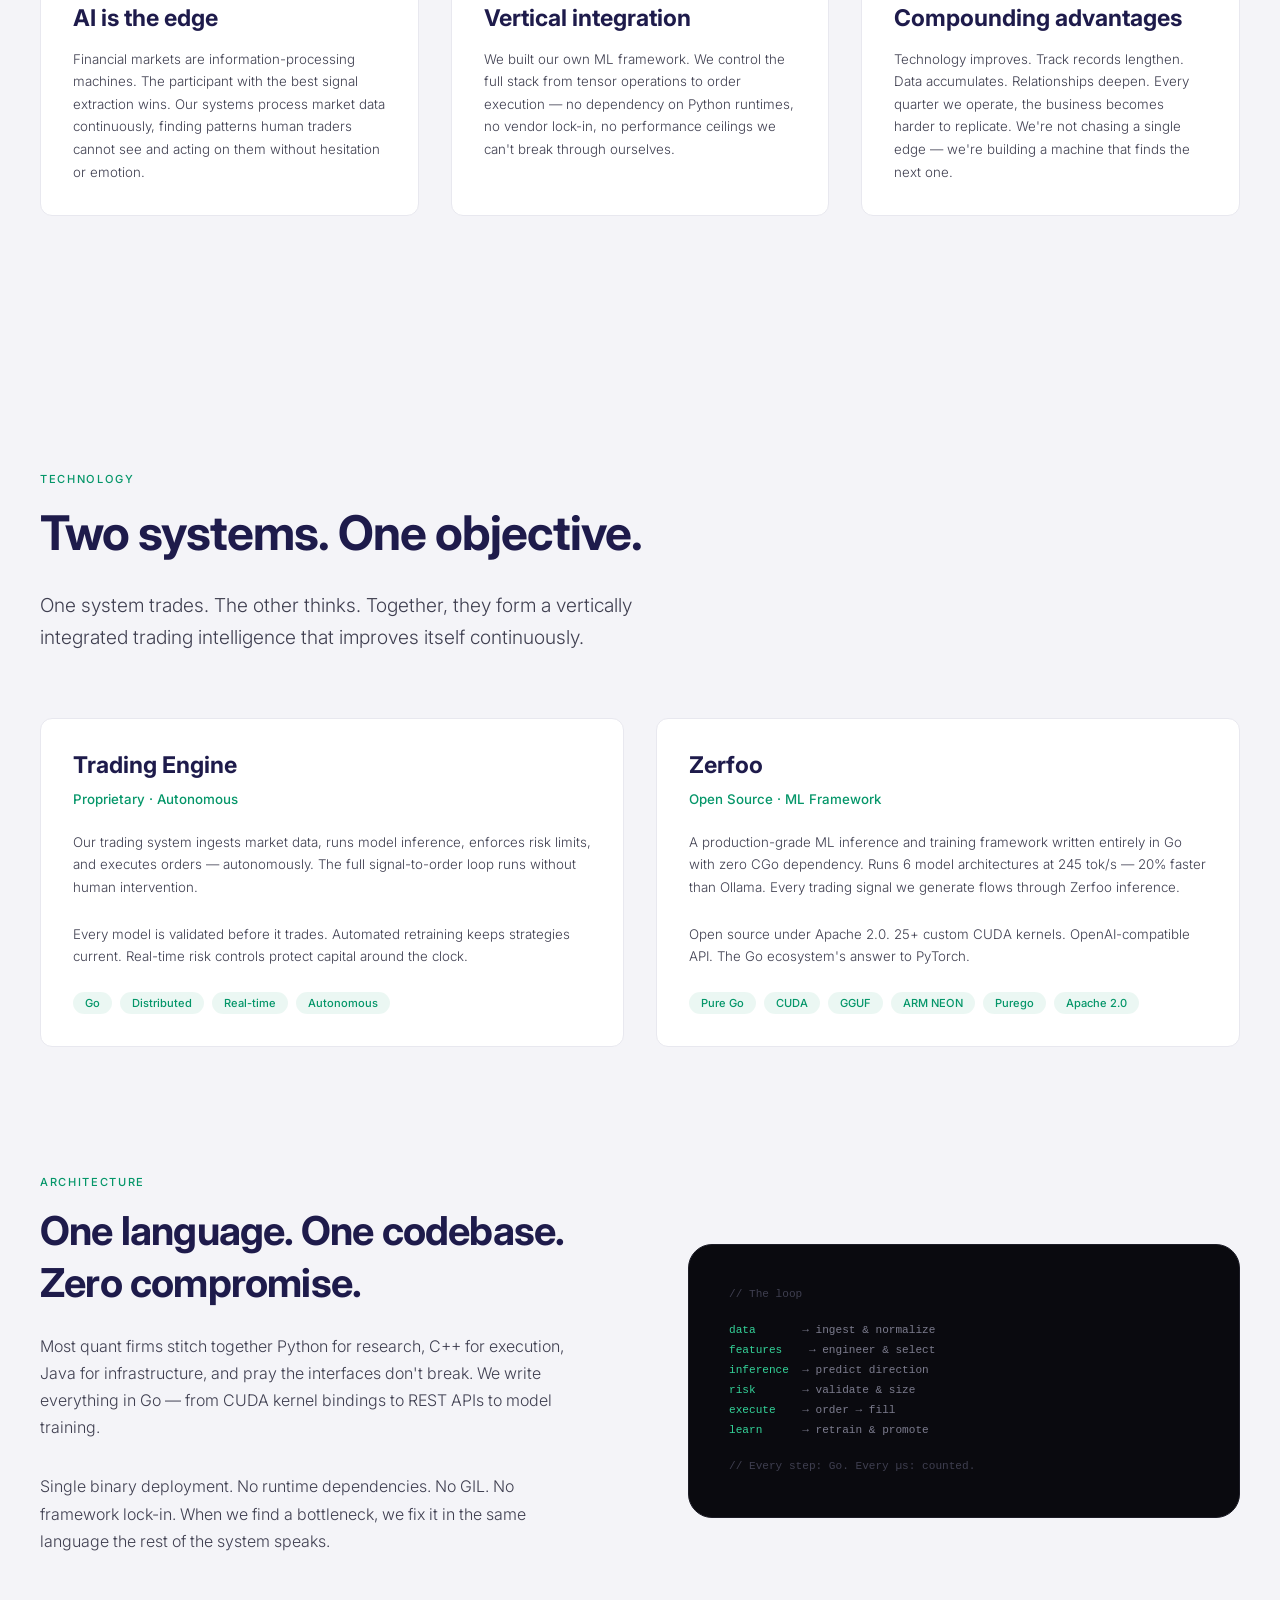
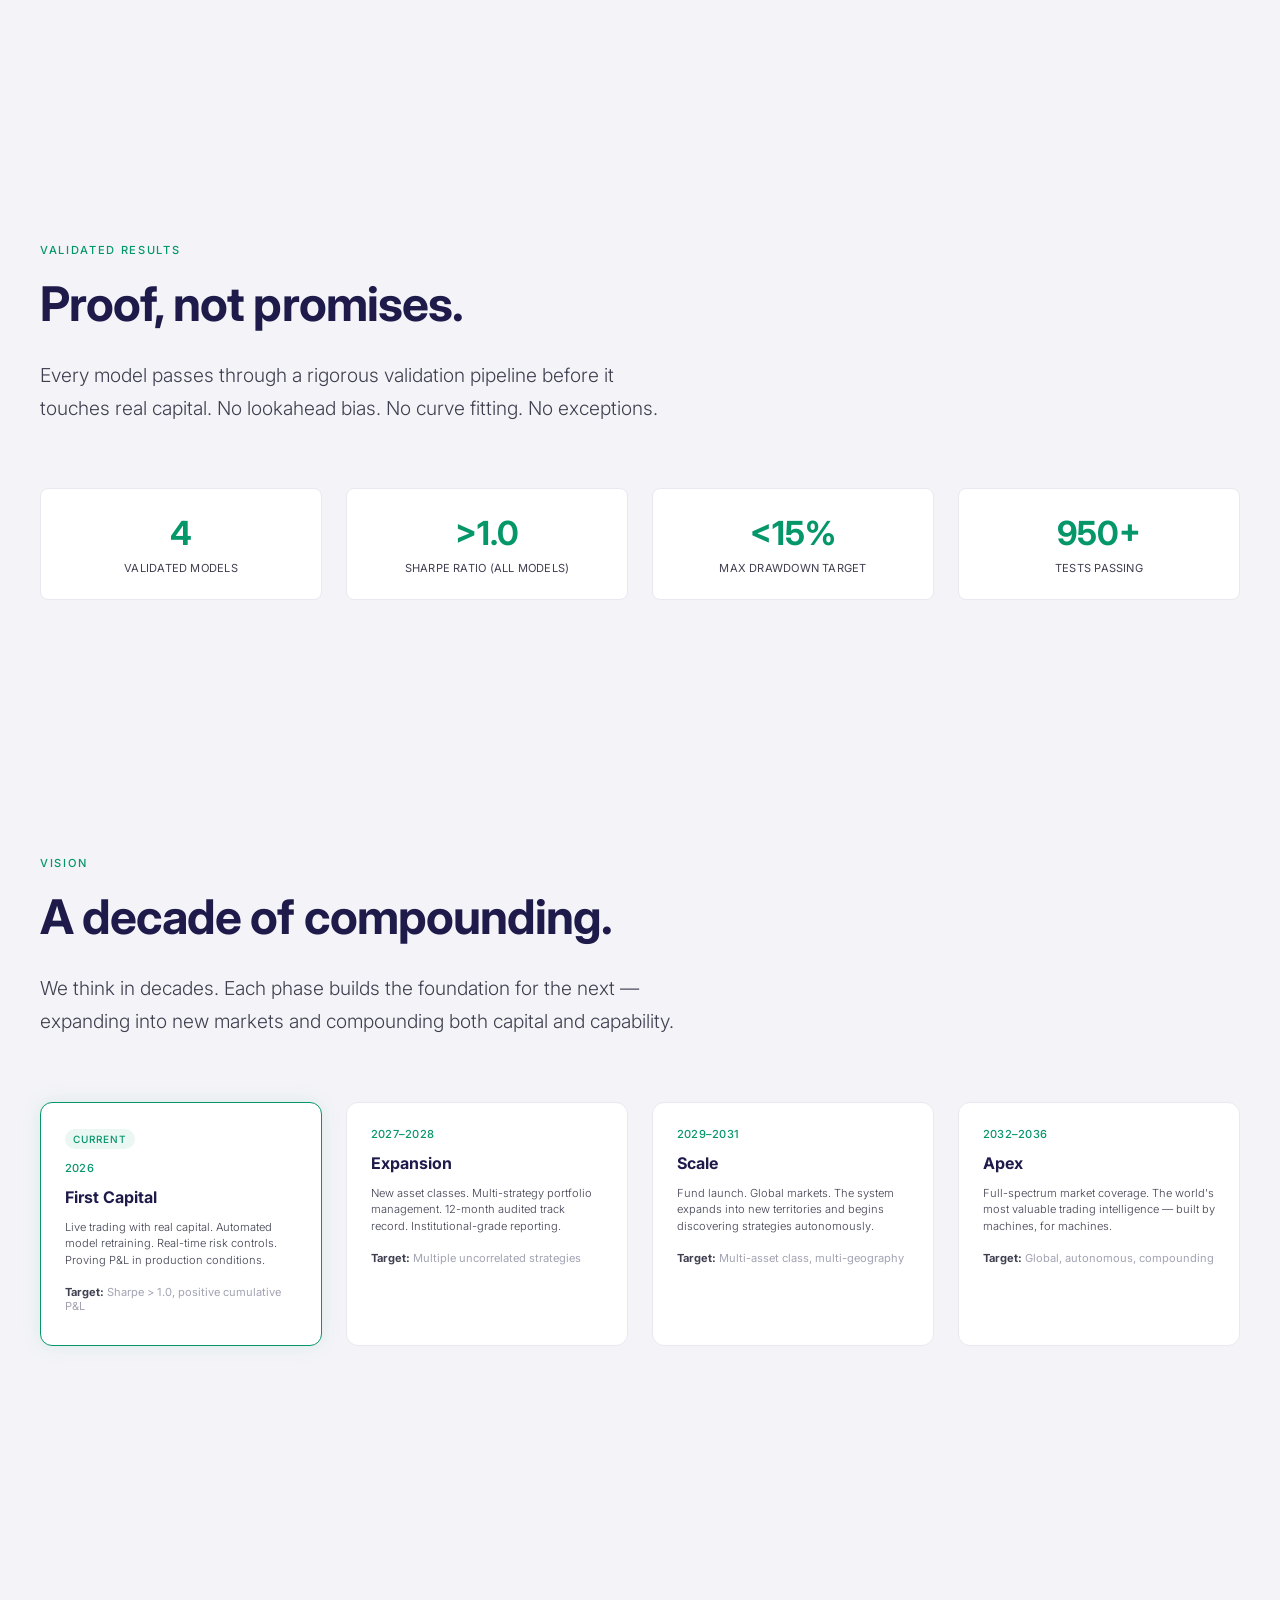
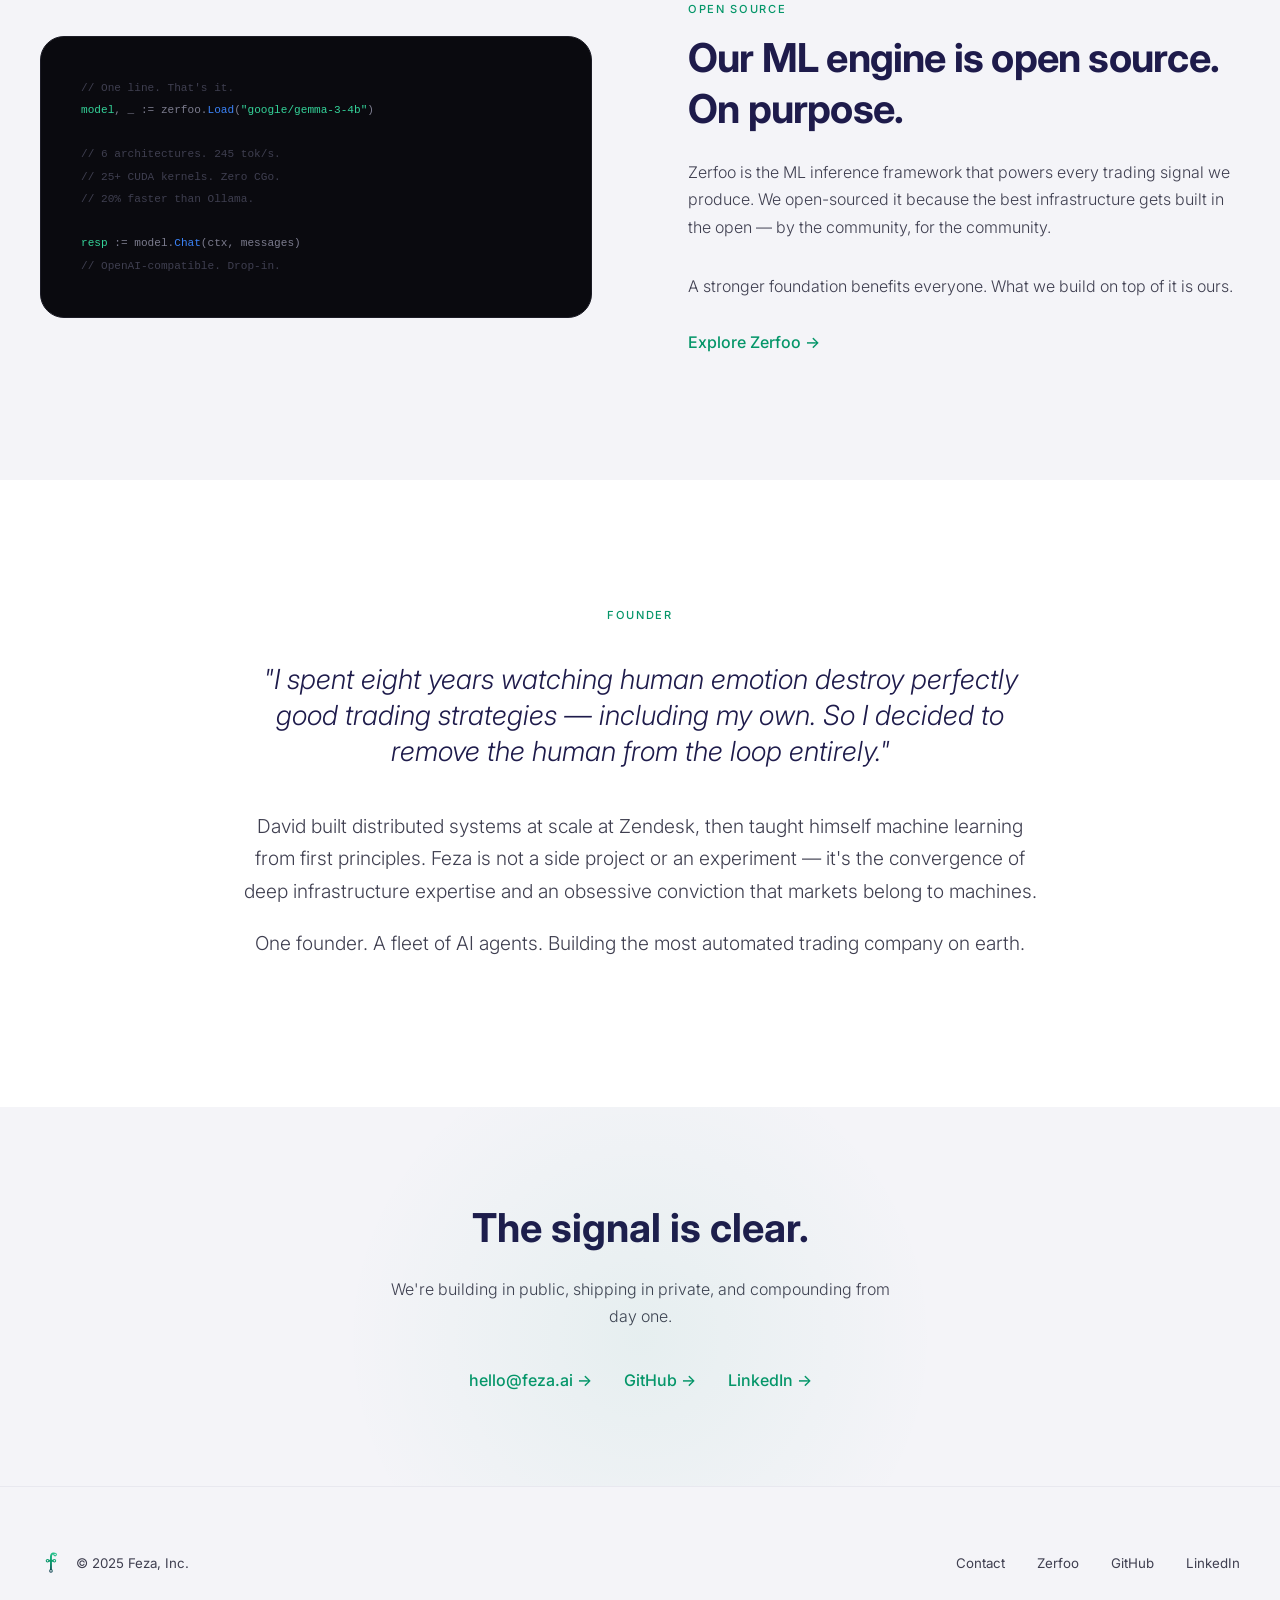
==== commit 6c68ea27: "Change nav links from uppercase to title case" ====
--- a/index.html
+++ b/index.html
@@ -91,8 +91,7 @@
             color: var(--text-secondary);
             font-size: var(--text-sm);
             font-weight: var(--weight-medium);
-            letter-spacing: var(--tracking-wide);
-            text-transform: uppercase;
+            letter-spacing: var(--tracking-normal);
         }
 
         .nav-links a:hover { color: var(--accent); }
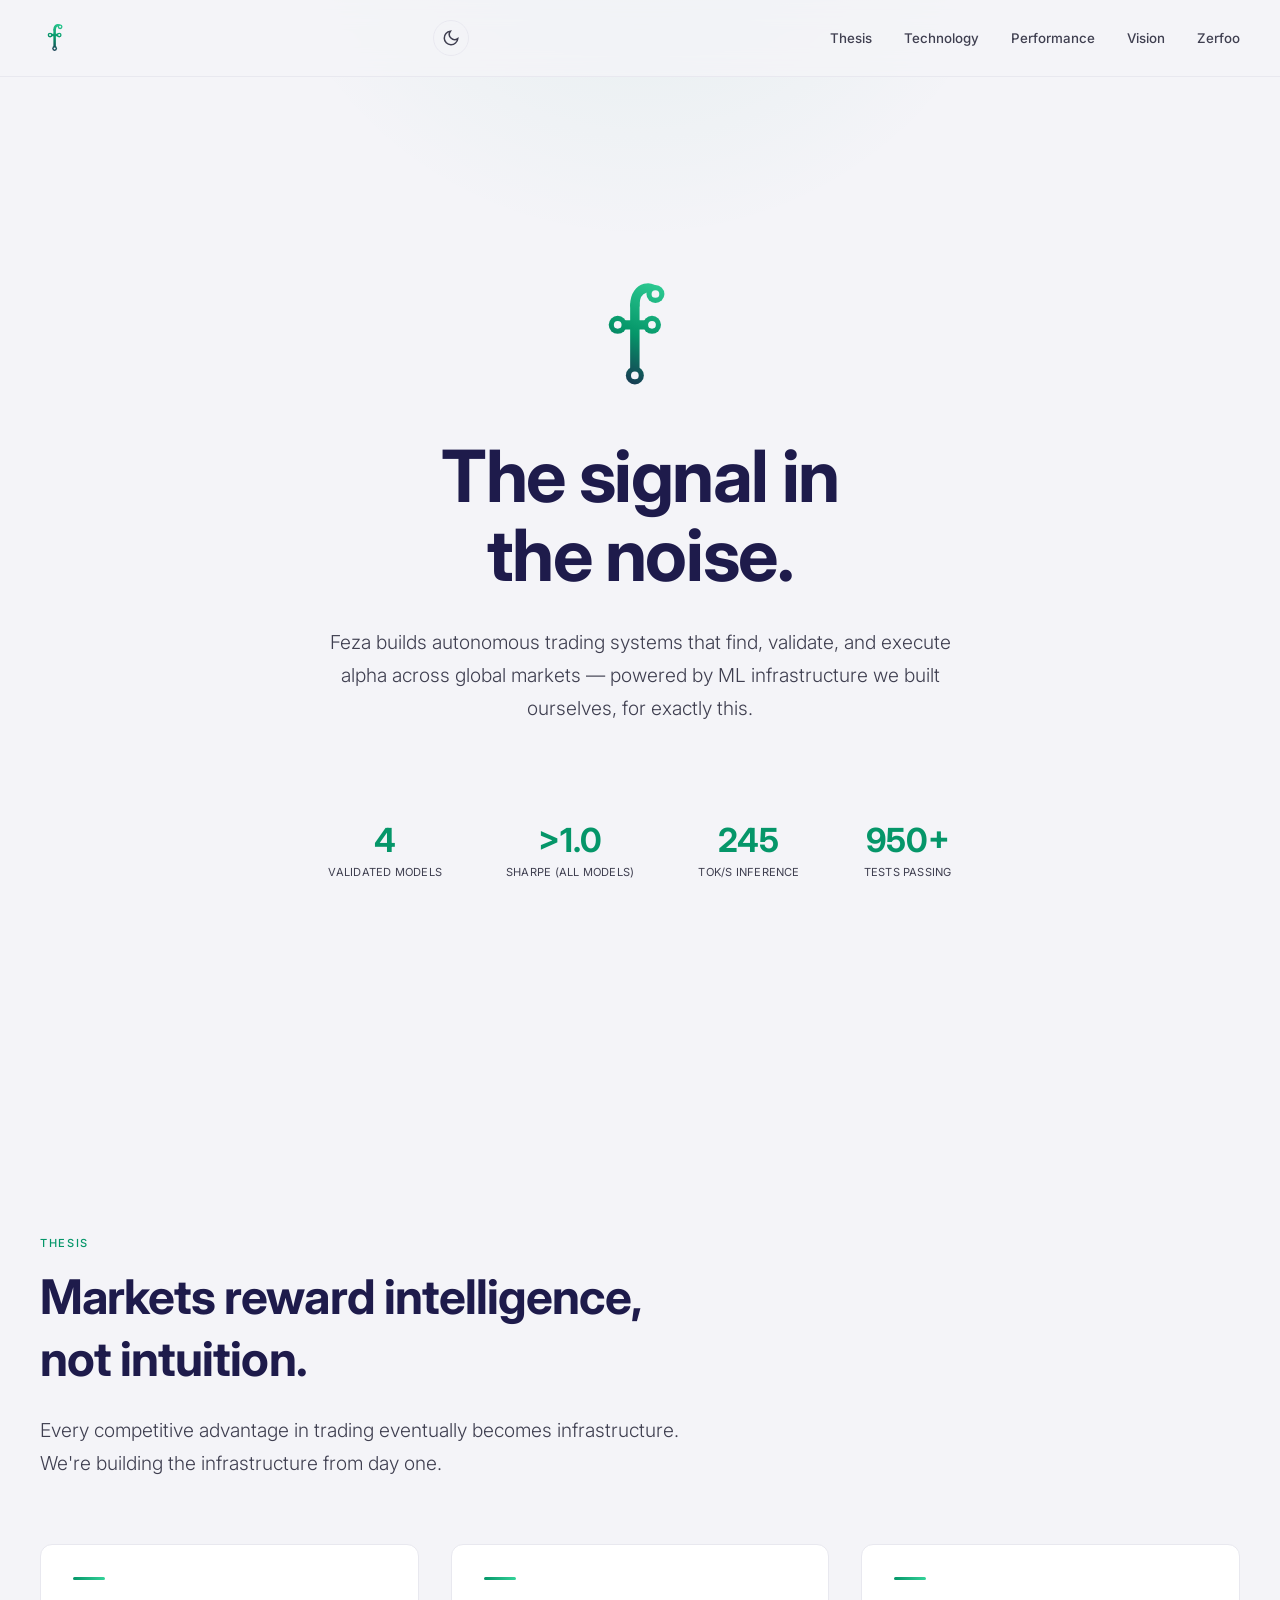
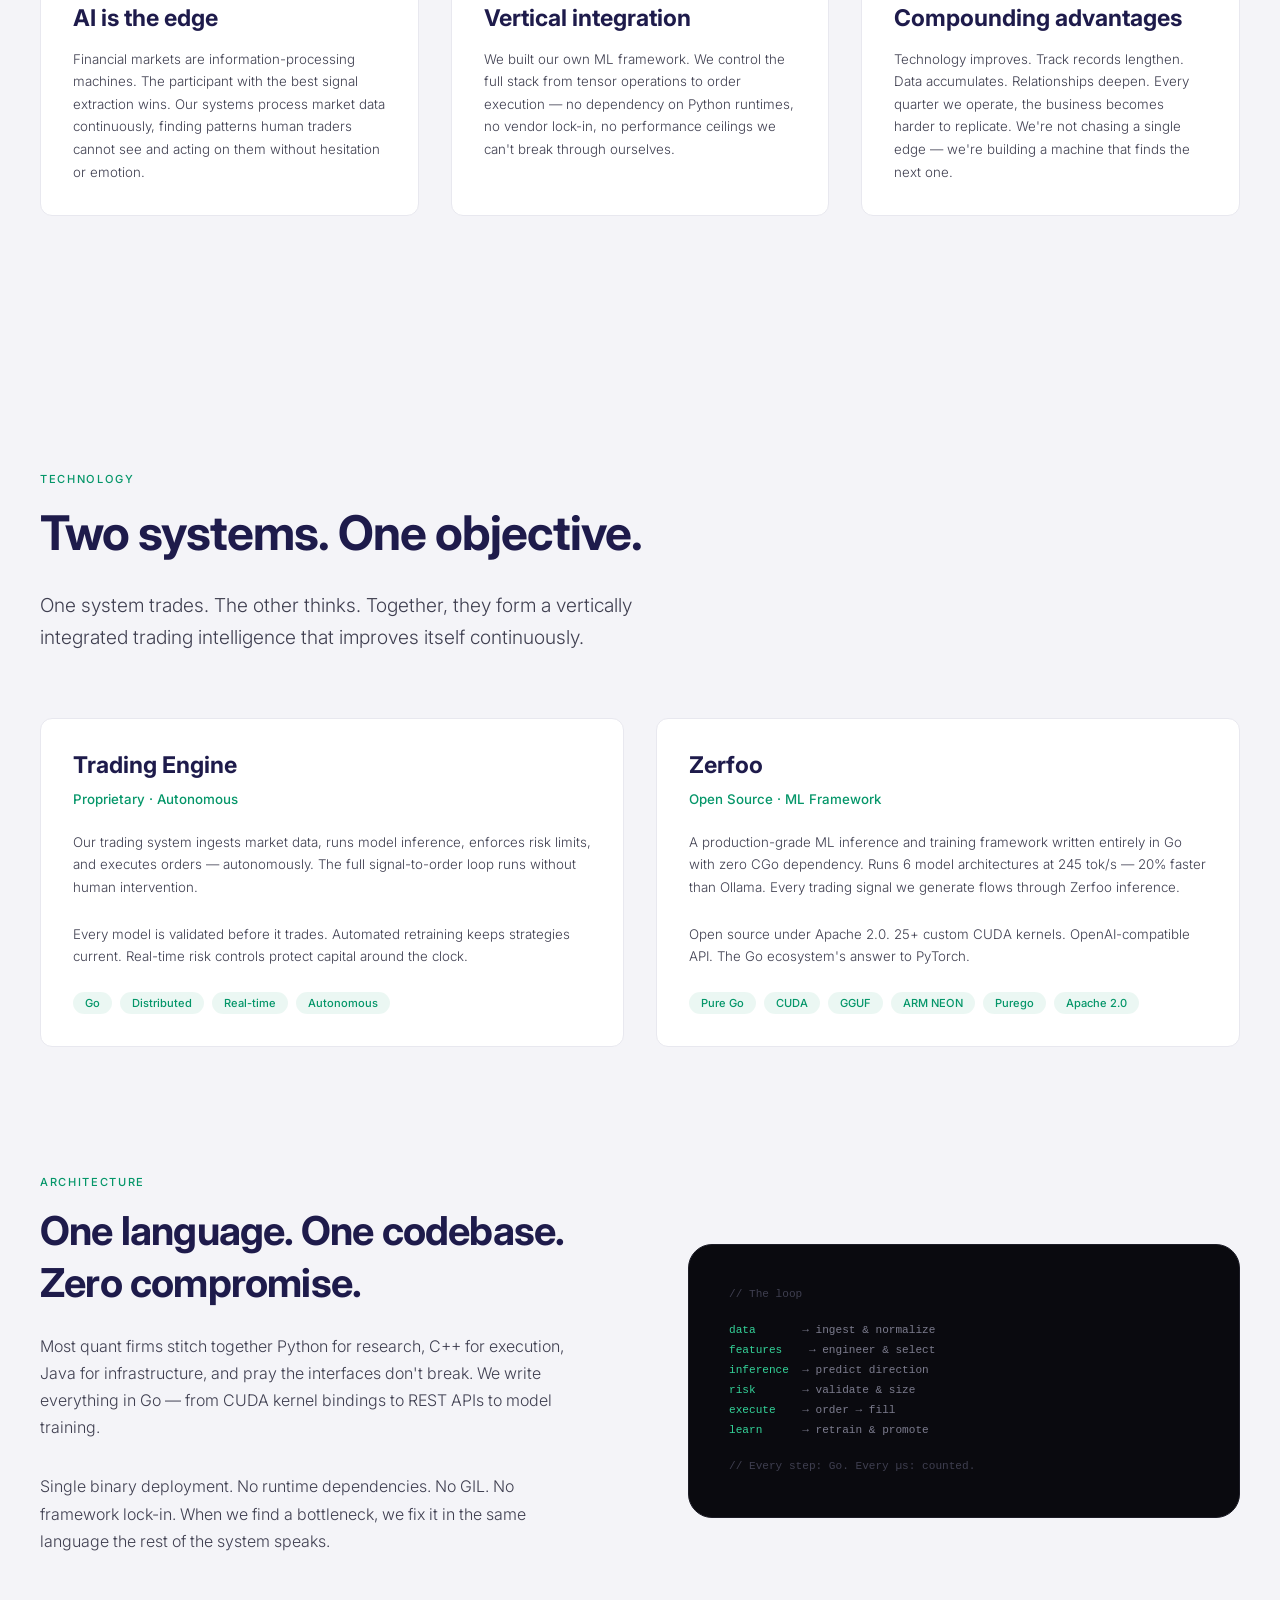
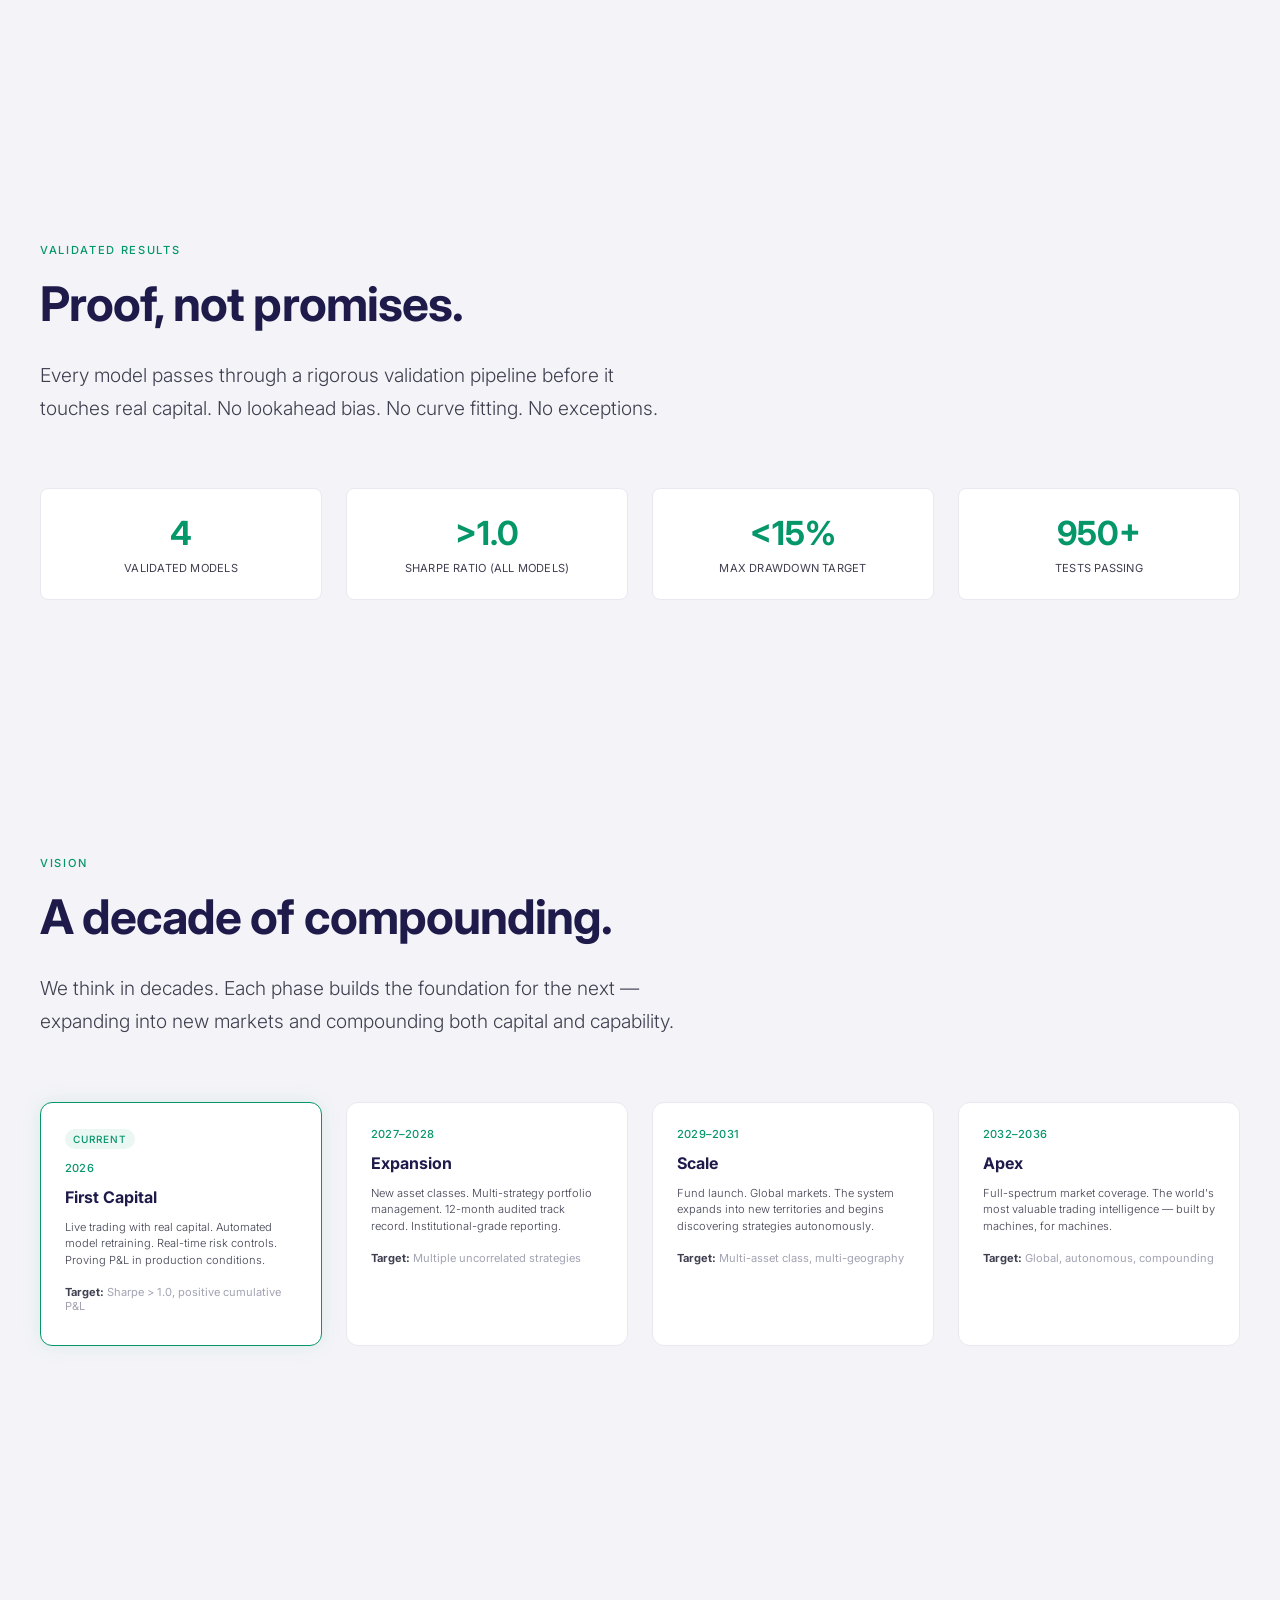
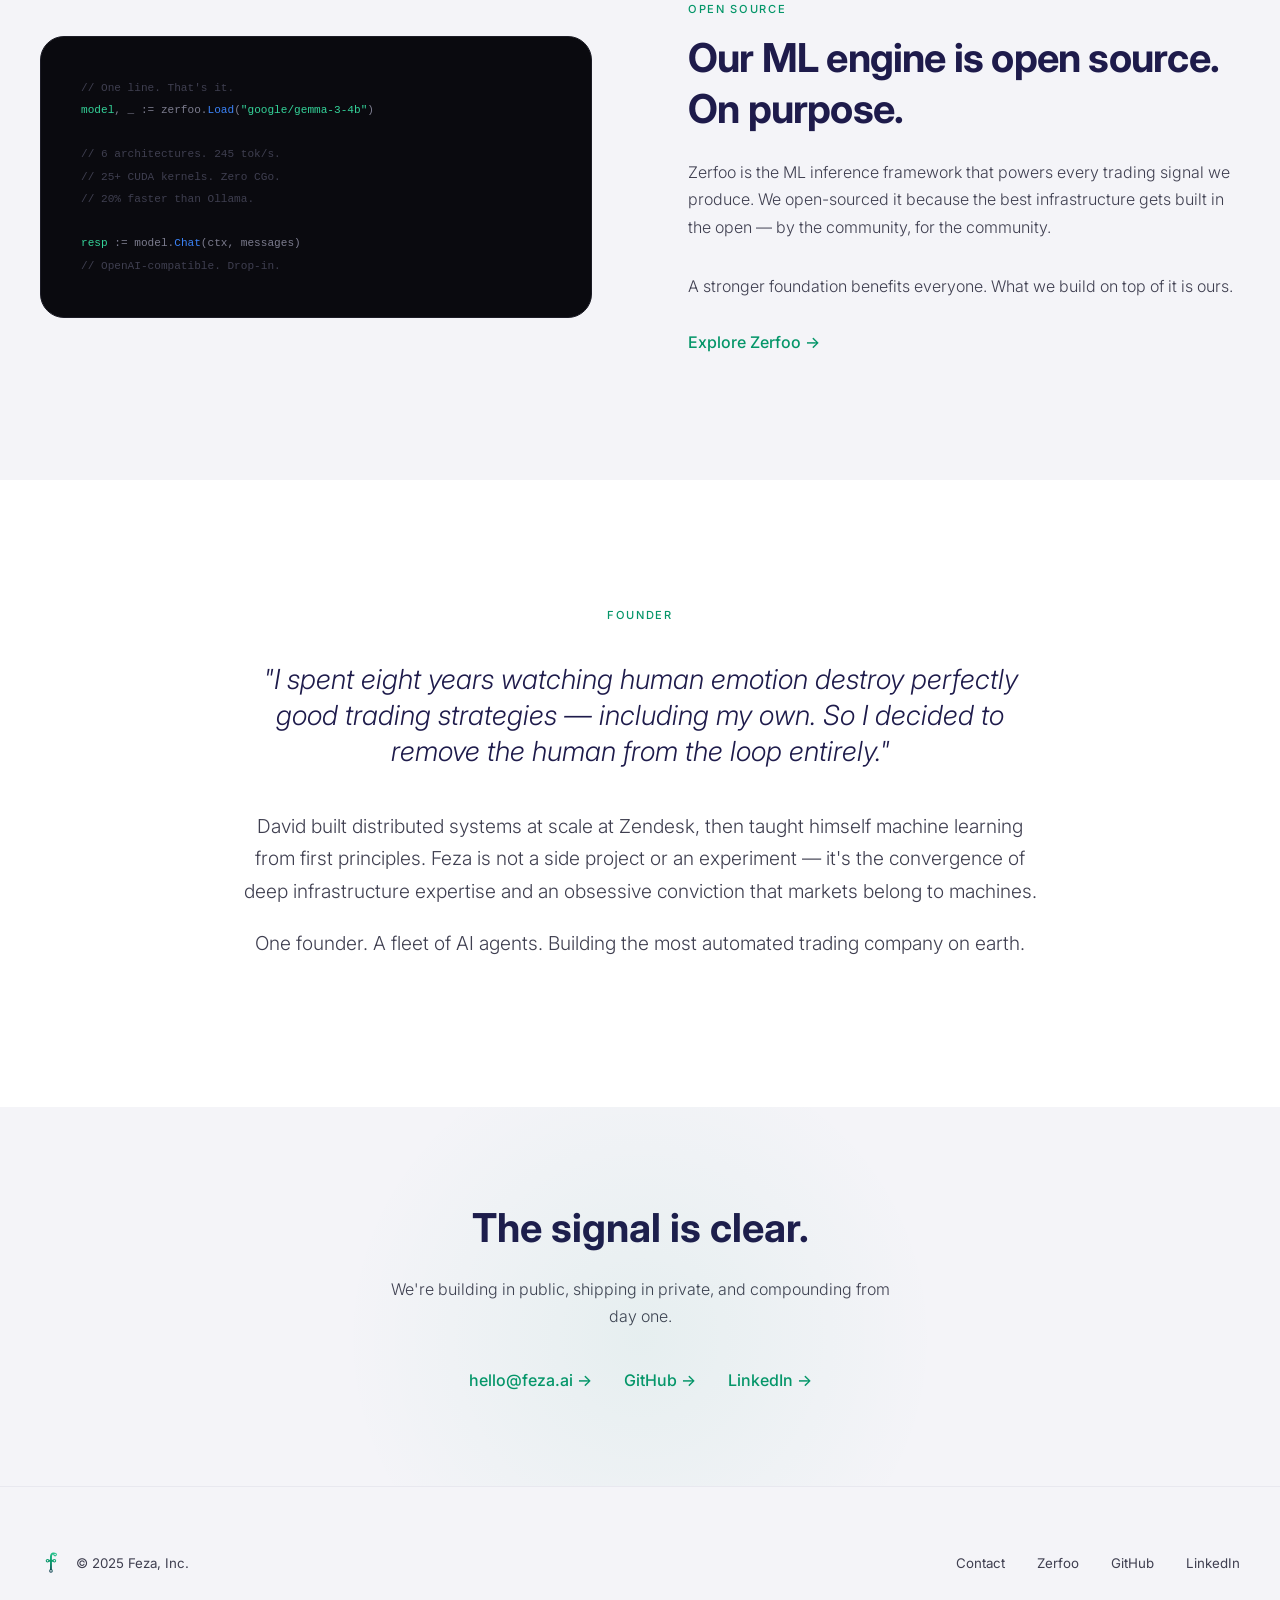
==== commit 8582be10: "Add dark/light theme toggle with localStorage persistence Toggle button in navbar switches between d" ====
--- a/index.html
+++ b/index.html
@@ -214,6 +214,8 @@
             margin: 0 0 var(--space-16) 0;
         }
 
+        .section-no-top-pad { padding-top: 0; }
+
         /* ---- Thesis Section ---- */
         .thesis-grid {
             display: grid;
@@ -576,6 +578,63 @@
 
         .footer-right a:hover { color: var(--accent); }
 
+        /* ---- Mobile Nav Toggle ---- */
+        .nav-toggle {
+            display: none;
+            background: none;
+            border: none;
+            cursor: pointer;
+            padding: var(--space-2);
+            color: var(--text);
+        }
+
+        .nav-toggle svg {
+            width: 24px;
+            height: 24px;
+            stroke: currentColor;
+            fill: none;
+            stroke-width: 2;
+            stroke-linecap: round;
+        }
+
+        .theme-toggle {
+            background: none;
+            border: 1px solid var(--border-subtle);
+            border-radius: var(--radius-full);
+            cursor: pointer;
+            padding: var(--space-2);
+            color: var(--text-secondary);
+            display: flex;
+            align-items: center;
+            justify-content: center;
+            width: 36px;
+            height: 36px;
+            transition: color var(--duration-normal) var(--ease-default),
+                        border-color var(--duration-normal) var(--ease-default);
+        }
+
+        .theme-toggle:hover {
+            color: var(--accent);
+            border-color: var(--accent);
+        }
+
+        .theme-toggle svg {
+            width: 18px;
+            height: 18px;
+            stroke: currentColor;
+            fill: none;
+            stroke-width: 2;
+        }
+
+        .theme-toggle .icon-moon { display: none; }
+        .theme-toggle .icon-sun { display: block; }
+        body.light-mode .theme-toggle .icon-moon { display: block; }
+        body.light-mode .theme-toggle .icon-sun { display: none; }
+
+        .nav-links.open {
+            display: flex;
+        }
+
         /* ---- Responsive ---- */
         @media (max-width: 1024px) {
             .thesis-grid { grid-template-columns: repeat(2, 1fr); }
@@ -584,16 +643,91 @@
         }
 
         @media (max-width: 768px) {
-            .nav-links { display: none; }
-            .hero-stats { flex-direction: column; gap: var(--space-6); }
-            .thesis-grid { grid-template-columns: 1fr; }
-            .split { grid-template-columns: 1fr; gap: var(--space-12); }
+            /* Nav: hamburger menu */
+            .nav-toggle { display: block; }
+            .nav-content { padding: 0 var(--space-6); }
+            .nav-links {
+                display: none;
+                position: absolute;
+                top: 100%;
+                left: 0;
+                right: 0;
+                flex-direction: column;
+                padding: var(--space-6);
+                gap: var(--space-6);
+                border-bottom: 1px solid var(--border-subtle);
+            }
+            body.dark-mode .nav-links { background-color: rgba(10, 10, 15, 0.95); }
+            body.light-mode .nav-links { background-color: rgba(244, 244, 248, 0.95); }
+            .nav-links a { font-size: var(--text-base); }
+
+            /* Hero */
+            .hero {
+                padding: var(--space-24) var(--space-6) var(--space-16);
+                min-height: auto;
+            }
+            .hero-logo { width: 80px; height: 80px; }
+            .hero h1 { margin-bottom: var(--space-6); }
+            .hero .subtitle { margin-bottom: var(--space-8); }
+            .hero-stats {
+                display: grid;
+                grid-template-columns: repeat(2, 1fr);
+                gap: var(--space-6);
+                margin-top: var(--space-8);
+                width: 100%;
+                max-width: 320px;
+            }
+
+            /* Sections */
+            .section { padding: var(--space-20) var(--space-6); }
+            .section h2 br { display: none; }
+            .section .lead { margin-bottom: var(--space-10); }
+
+            /* Grids → single column */
+            .thesis-grid { grid-template-columns: 1fr; gap: var(--space-6); }
+            .thesis-card { padding: var(--space-6); }
+            .stack-grid { grid-template-columns: 1fr; gap: var(--space-6); }
+            .stack-card { padding: var(--space-6); }
+
+            /* Split layouts → stacked */
+            .split { grid-template-columns: 1fr; gap: var(--space-8); }
             .split.reverse { direction: ltr; }
-            .stack-grid { grid-template-columns: 1fr; }
-            .roadmap { grid-template-columns: 1fr; }
-            .metric-row { grid-template-columns: repeat(2, 1fr); }
-            .footer-inner { flex-direction: column; gap: var(--space-6); text-align: center; }
-            .cta-links { flex-direction: column; align-items: center; }
+            .split-visual { padding: var(--space-6); overflow-x: auto; }
+
+            /* Code blocks: scrollable on overflow */
+            .code-block { overflow-x: auto; -webkit-overflow-scrolling: touch; }
+            .code-block > div { min-width: 280px; }
+
+            /* Metrics */
+            .metric-row { grid-template-columns: repeat(2, 1fr); gap: var(--space-4); }
+            .metric { padding: var(--space-4); }
+
+            /* Roadmap → stacked */
+            .roadmap { grid-template-columns: 1fr; gap: var(--space-4); }
+
+            /* Founder */
+            .founder-inner blockquote {
+                font-size: var(--text-lg);
+                margin: var(--space-6) 0;
+            }
+            .founder-inner p { font-size: var(--text-base); }
+
+            /* CTA */
+            .cta-banner { padding: var(--space-16) var(--space-6); }
+            .cta-links { flex-direction: column; align-items: center; gap: var(--space-6); }
+
+            /* Footer */
+            .footer-inner {
+                flex-direction: column;
+                gap: var(--space-6);
+                text-align: center;
+            }
+            .footer-right { flex-wrap: wrap; justify-content: center; gap: var(--space-6); }
+        }
+
+        @media (max-width: 380px) {
+            .hero-stats { grid-template-columns: 1fr; max-width: 200px; }
+            .metric-row { grid-template-columns: 1fr; }
         }
     </style>
 </head>
@@ -606,7 +740,16 @@
             <a href="/" class="nav-logo">
                 <img src="images/feza.svg" alt="Feza">
             </a>
-            <div class="nav-links">
+            <div style="display: flex; align-items: center; gap: var(--space-3);">
+                <button class="theme-toggle" aria-label="Toggle theme">
+                    <svg class="icon-sun" viewBox="0 0 24 24"><circle cx="12" cy="12" r="5"/><line x1="12" y1="1" x2="12" y2="3"/><line x1="12" y1="21" x2="12" y2="23"/><line x1="4.22" y1="4.22" x2="5.64" y2="5.64"/><line x1="18.36" y1="18.36" x2="19.78" y2="19.78"/><line x1="1" y1="12" x2="3" y2="12"/><line x1="21" y1="12" x2="23" y2="12"/><line x1="4.22" y1="19.78" x2="5.64" y2="18.36"/><line x1="18.36" y1="5.64" x2="19.78" y2="4.22"/></svg>
+                    <svg class="icon-moon" viewBox="0 0 24 24"><path d="M21 12.79A9 9 0 1 1 11.21 3 7 7 0 0 0 21 12.79z"/></svg>
+                </button>
+                <button class="nav-toggle" aria-label="Toggle menu">
+                    <svg viewBox="0 0 24 24"><line x1="3" y1="6" x2="21" y2="6"/><line x1="3" y1="12" x2="21" y2="12"/><line x1="3" y1="18" x2="21" y2="18"/></svg>
+                </button>
+            </div>
+            <div class="nav-links" id="nav-links">
                 <a href="#thesis">Thesis</a>
                 <a href="#technology">Technology</a>
                 <a href="#performance">Performance</a>
@@ -709,7 +852,7 @@
         </section>
 
         <!-- Architecture -->
-        <section class="section" style="padding-top: 0;">
+        <section class="section section-no-top-pad">
             <div class="section-inner">
                 <div class="split">
                     <div class="split-text">
@@ -872,9 +1015,10 @@
         document.addEventListener('DOMContentLoaded', () => {
             const body = document.body;
             const prefersDarkScheme = window.matchMedia('(prefers-color-scheme: dark)');
-
-            const applySystemTheme = (matches) => {
-                if (matches) {
+            const themeToggle = document.querySelector('.theme-toggle');
+
+            const setTheme = (dark) => {
+                if (dark) {
                     body.classList.add('dark-mode');
                     body.classList.remove('light-mode');
                 } else {
@@ -883,13 +1027,45 @@
                 }
             };
 
+            // Check localStorage first, fall back to system preference
+            const saved = localStorage.getItem('theme');
             document.documentElement.style.visibility = 'hidden';
-            applySystemTheme(prefersDarkScheme.matches);
+            if (saved) {
+                setTheme(saved === 'dark');
+            } else {
+                setTheme(prefersDarkScheme.matches);
+            }
             document.documentElement.style.visibility = 'visible';
 
+            // Toggle button
+            if (themeToggle) {
+                themeToggle.addEventListener('click', () => {
+                    const isDark = body.classList.contains('dark-mode');
+                    setTheme(!isDark);
+                    localStorage.setItem('theme', isDark ? 'light' : 'dark');
+                });
+            }
+
+            // Respect system changes only when no saved preference
             prefersDarkScheme.addEventListener('change', (e) => {
-                applySystemTheme(e.matches);
+                if (!localStorage.getItem('theme')) {
+                    setTheme(e.matches);
+                }
             });
+
+            // Mobile nav toggle
+            const navToggle = document.querySelector('.nav-toggle');
+            const navLinks = document.getElementById('nav-links');
+            if (navToggle && navLinks) {
+                navToggle.addEventListener('click', () => {
+                    navLinks.classList.toggle('open');
+                });
+                navLinks.querySelectorAll('a').forEach(link => {
+                    link.addEventListener('click', () => {
+                        navLinks.classList.remove('open');
+                    });
+                });
+            }
 
             // Intersection Observer for fade-in animations
             const observer = new IntersectionObserver((entries) => {
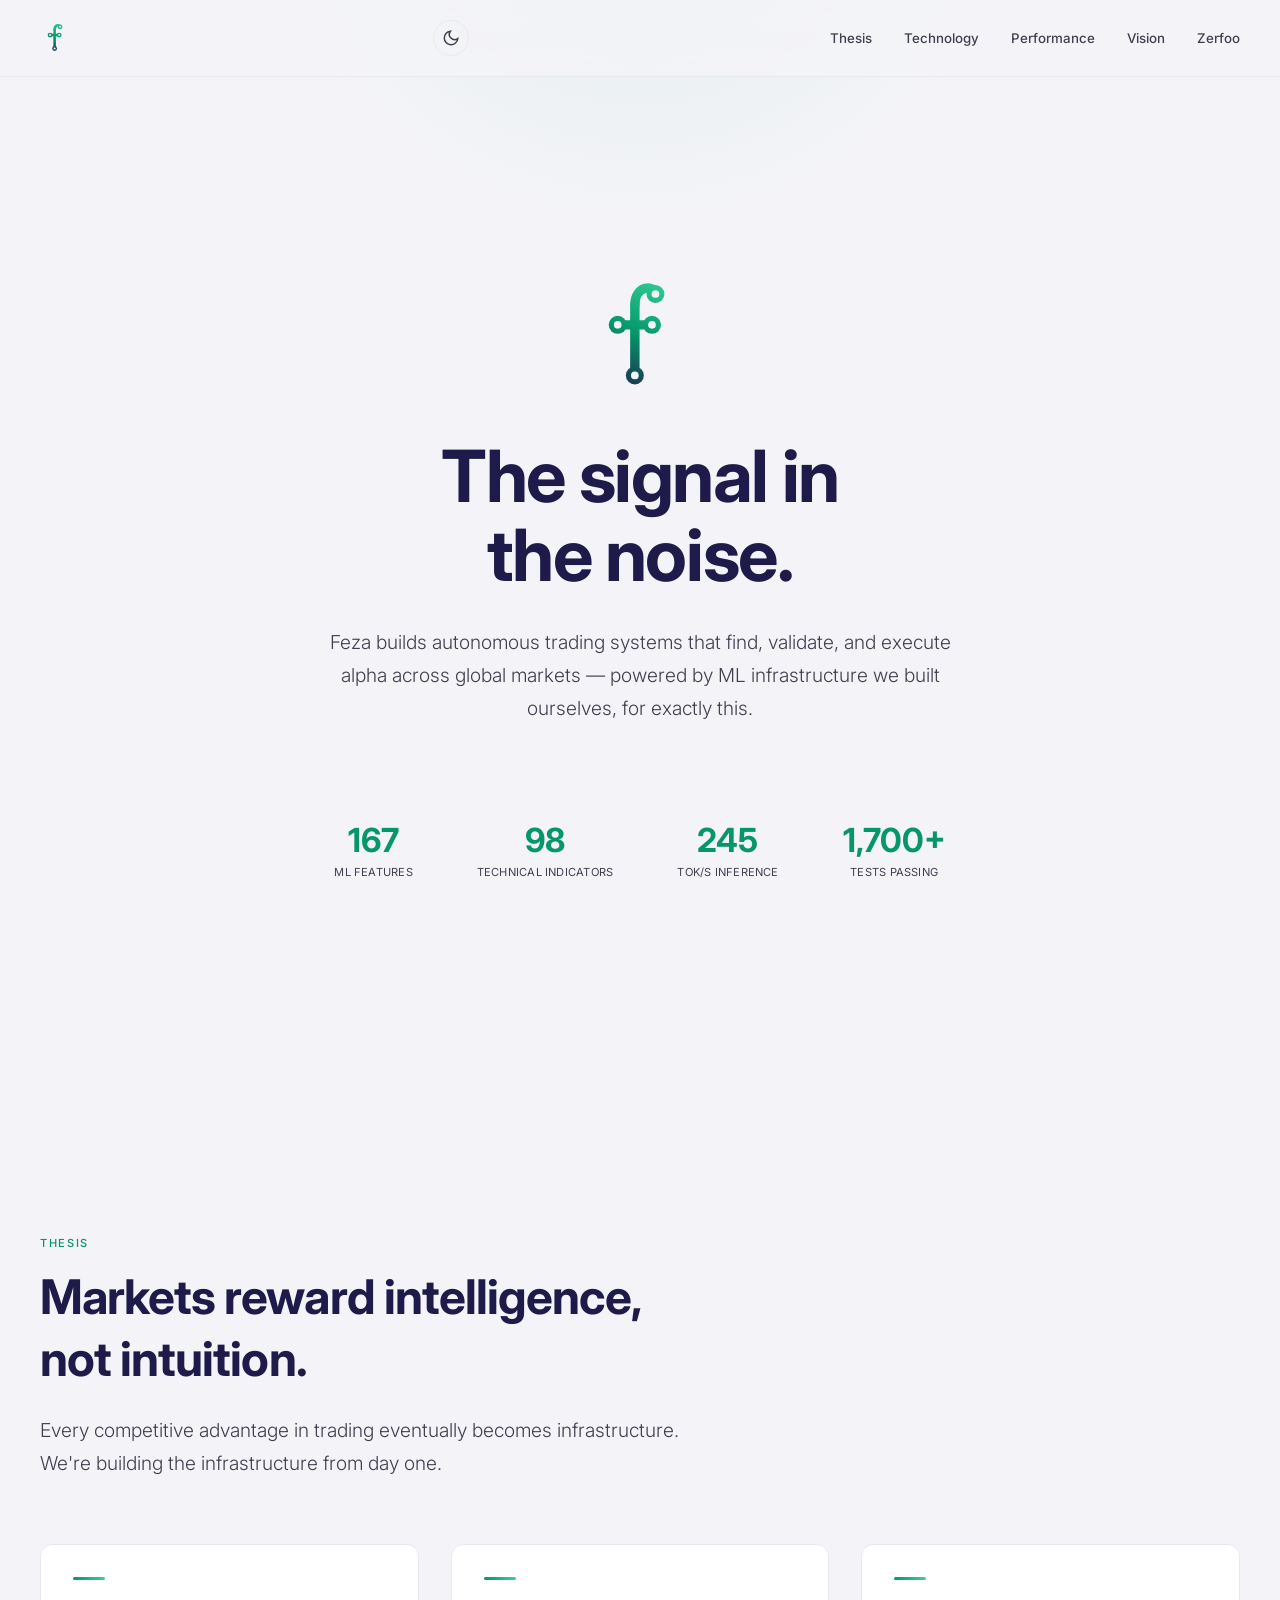
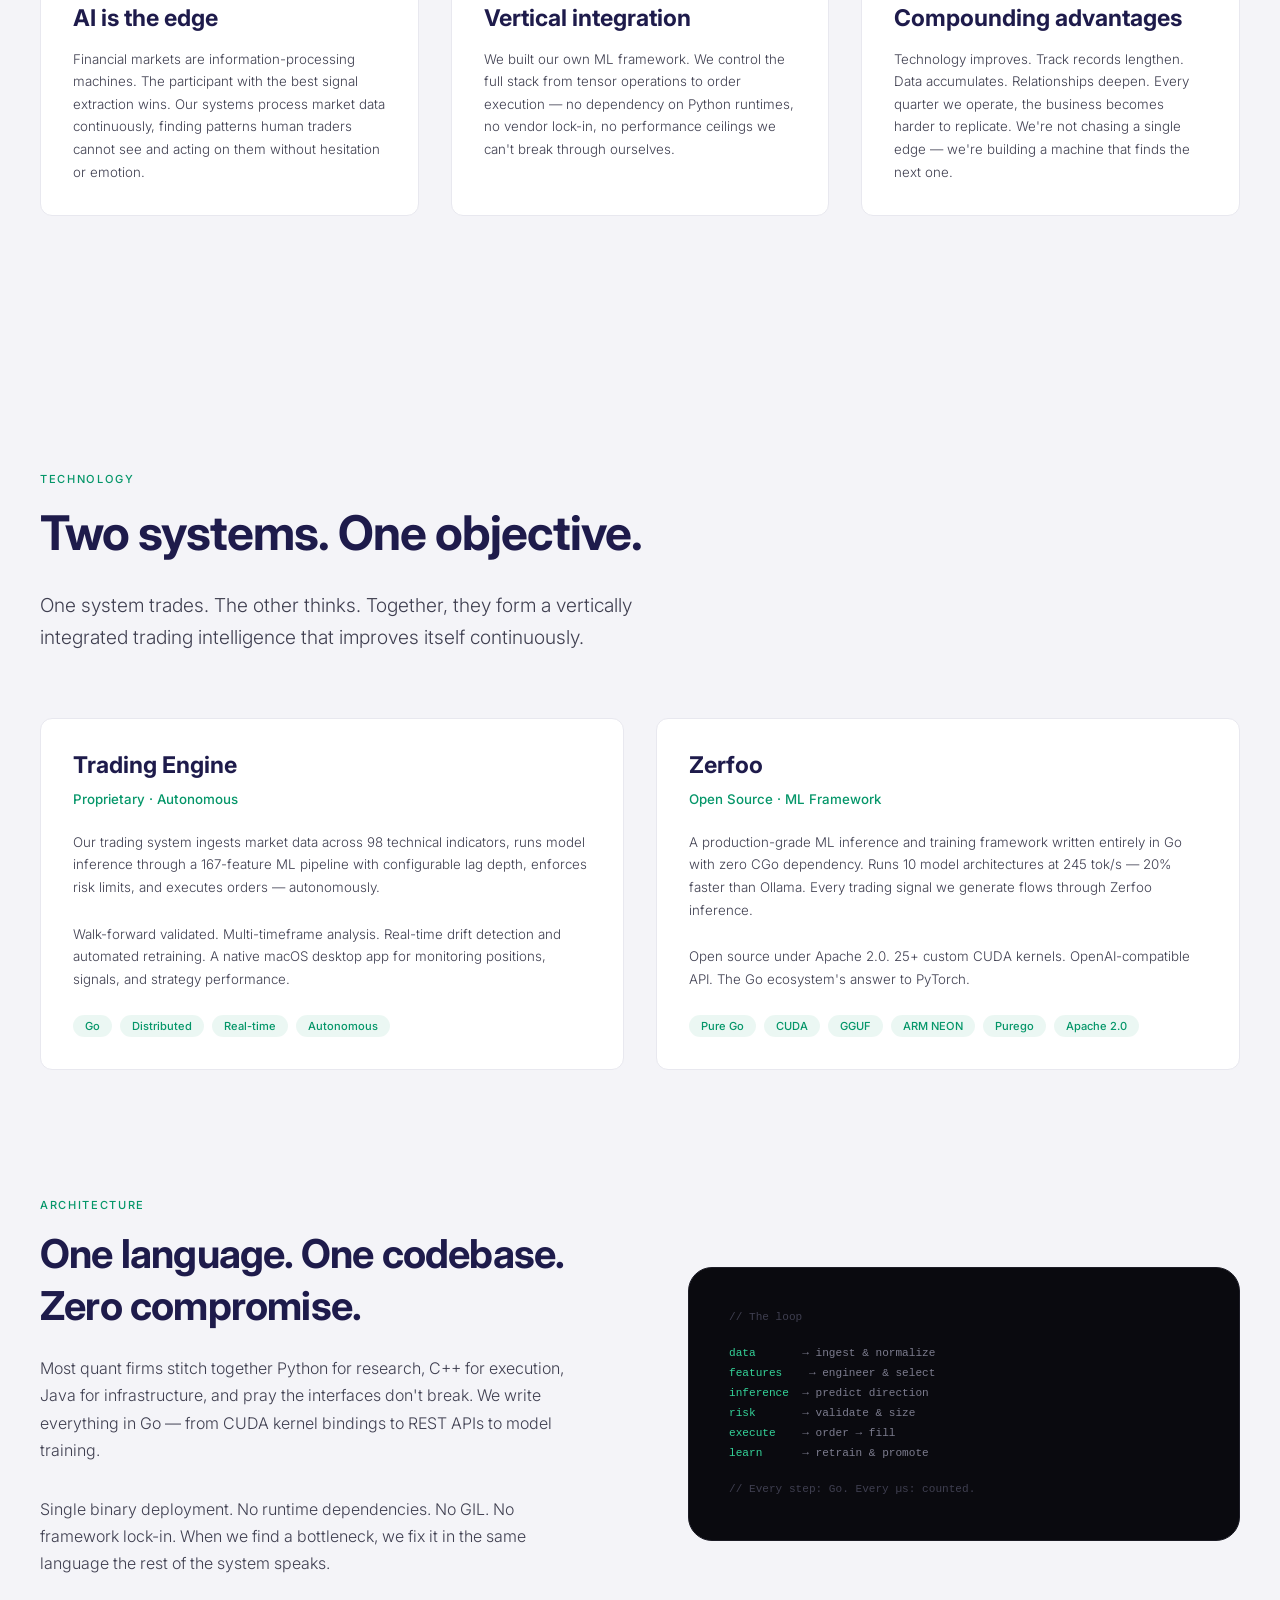
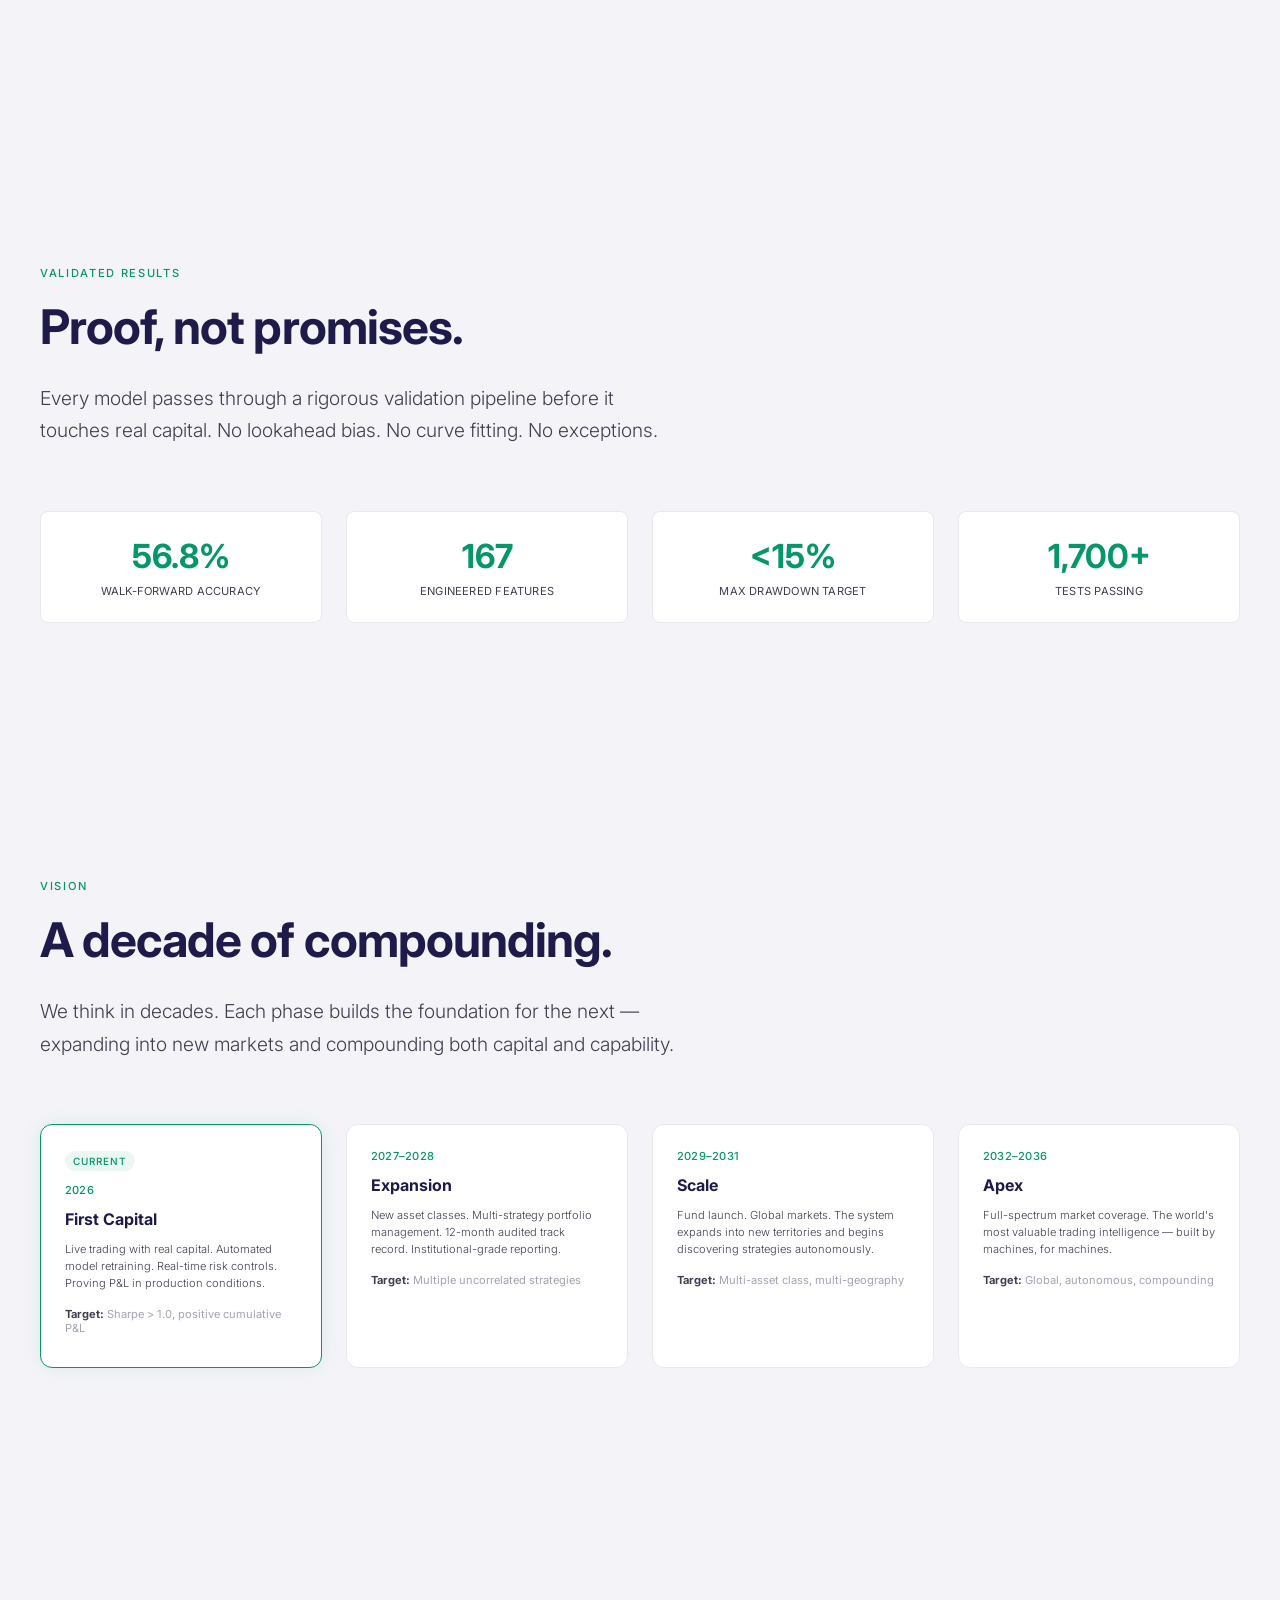
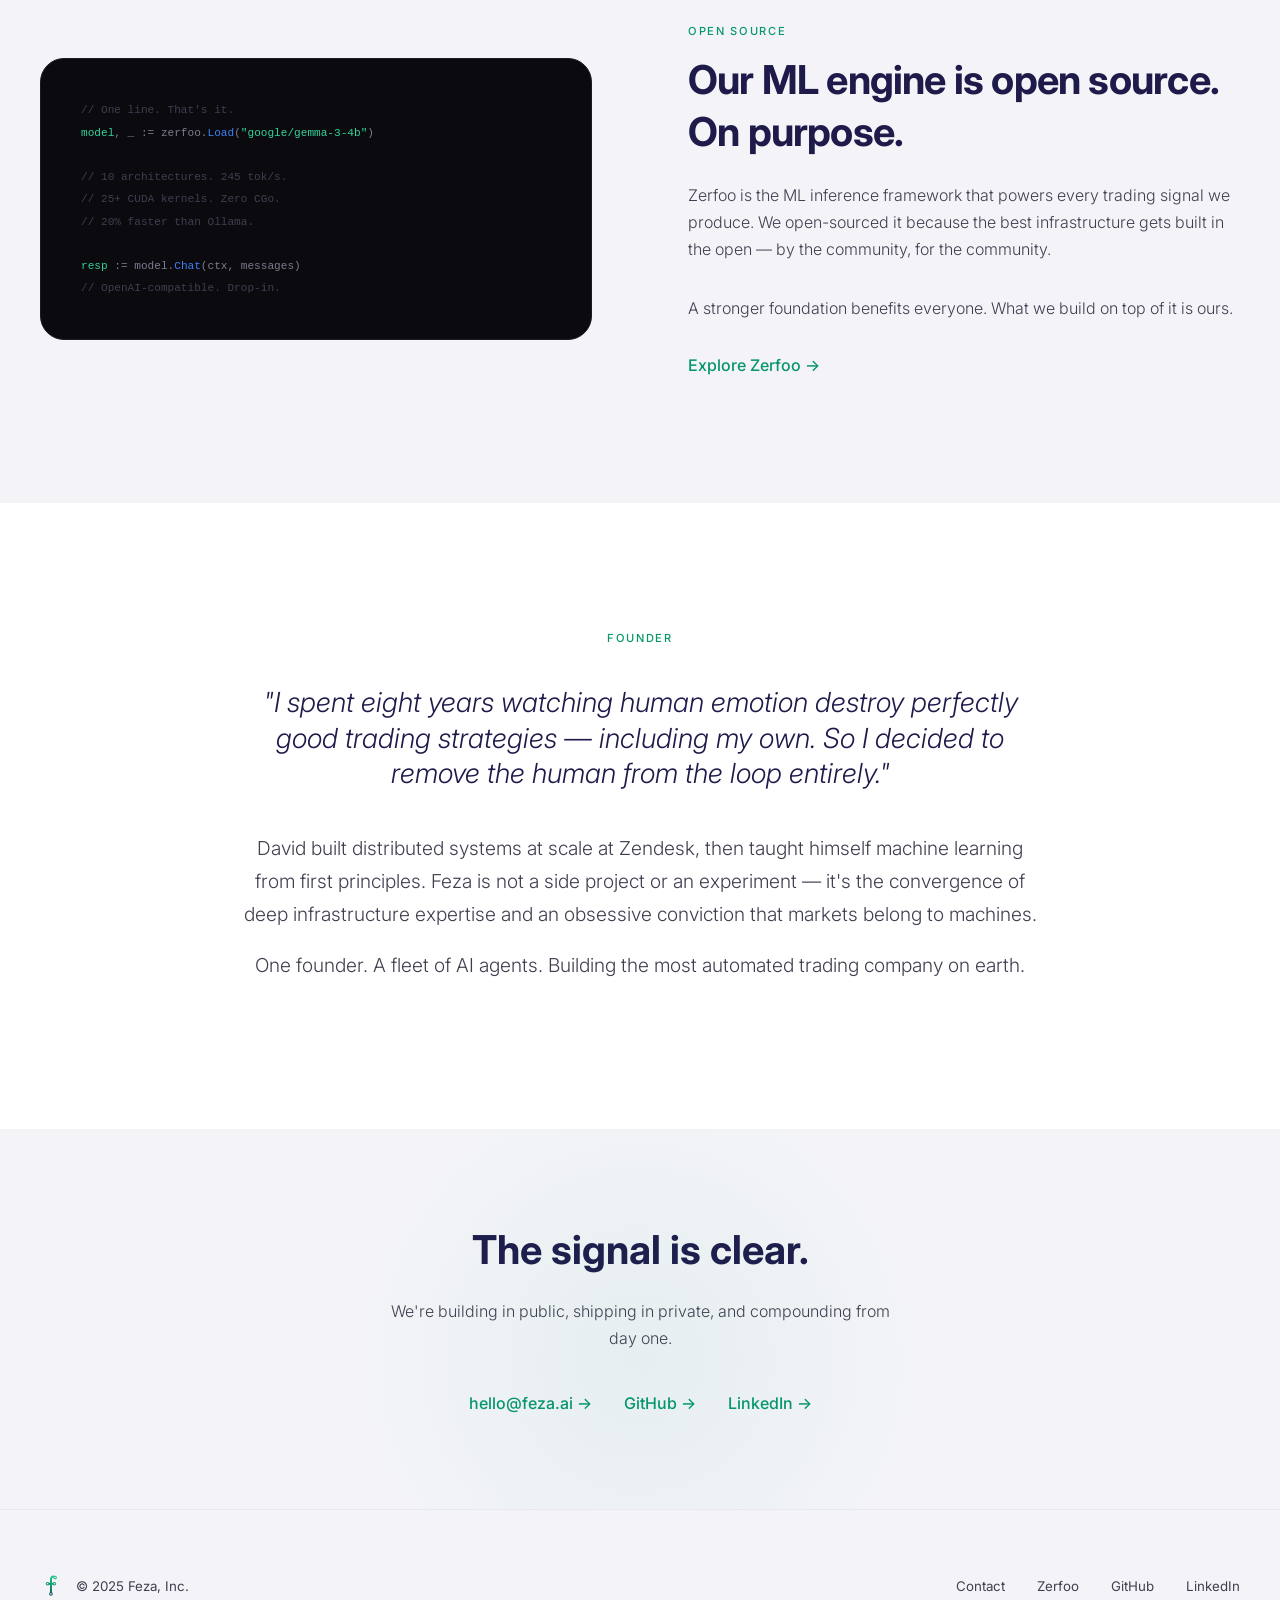
==== commit f5ea9e4e: "Update stats: 167 features, 98 indicators, 1700+ tests, 10 architectures - Hero stats: 167 ML featur" ====
--- a/index.html
+++ b/index.html
@@ -766,19 +766,19 @@
         <p class="subtitle">Feza builds autonomous trading systems that find, validate, and execute alpha across global markets &mdash; powered by ML infrastructure we built ourselves, for exactly this.</p>
         <div class="hero-stats">
             <div class="hero-stat">
-                <span class="value">4</span>
-                <span class="label">Validated Models</span>
+                <span class="value">167</span>
+                <span class="label">ML Features</span>
             </div>
             <div class="hero-stat">
-                <span class="value">&gt;1.0</span>
-                <span class="label">Sharpe (all models)</span>
+                <span class="value">98</span>
+                <span class="label">Technical Indicators</span>
             </div>
             <div class="hero-stat">
                 <span class="value">245</span>
                 <span class="label">tok/s Inference</span>
             </div>
             <div class="hero-stat">
-                <span class="value">950+</span>
+                <span class="value">1,700+</span>
                 <span class="label">Tests Passing</span>
             </div>
         </div>
@@ -824,8 +824,8 @@
                     <div class="stack-card">
                         <h3>Trading Engine</h3>
                         <div class="subtitle">Proprietary &middot; Autonomous</div>
-                        <p>Our trading system ingests market data, runs model inference, enforces risk limits, and executes orders &mdash; autonomously. The full signal-to-order loop runs without human intervention.</p>
-                        <p>Every model is validated before it trades. Automated retraining keeps strategies current. Real-time risk controls protect capital around the clock.</p>
+                        <p>Our trading system ingests market data across 98 technical indicators, runs model inference through a 167-feature ML pipeline with configurable lag depth, enforces risk limits, and executes orders &mdash; autonomously.</p>
+                        <p>Walk-forward validated. Multi-timeframe analysis. Real-time drift detection and automated retraining. A native macOS desktop app for monitoring positions, signals, and strategy performance.</p>
                         <div class="tech-tags">
                             <span class="tech-tag">Go</span>
                             <span class="tech-tag">Distributed</span>
@@ -836,7 +836,7 @@
                     <div class="stack-card">
                         <h3>Zerfoo</h3>
                         <div class="subtitle">Open Source &middot; ML Framework</div>
-                        <p>A production-grade ML inference and training framework written entirely in Go with zero CGo dependency. Runs 6 model architectures at 245 tok/s &mdash; 20% faster than Ollama. Every trading signal we generate flows through Zerfoo inference.</p>
+                        <p>A production-grade ML inference and training framework written entirely in Go with zero CGo dependency. Runs 10 model architectures at 245 tok/s &mdash; 20% faster than Ollama. Every trading signal we generate flows through Zerfoo inference.</p>
                         <p>Open source under Apache 2.0. 25+ custom CUDA kernels. OpenAI-compatible API. The Go ecosystem's answer to PyTorch.</p>
                         <div class="tech-tags">
                             <span class="tech-tag">Pure Go</span>
@@ -886,19 +886,19 @@
 
                 <div class="metric-row">
                     <div class="metric">
-                        <div class="value">4</div>
-                        <div class="label">Validated Models</div>
+                        <div class="value">56.8%</div>
+                        <div class="label">Walk-Forward Accuracy</div>
                     </div>
                     <div class="metric">
-                        <div class="value">&gt;1.0</div>
-                        <div class="label">Sharpe Ratio (all models)</div>
+                        <div class="value">167</div>
+                        <div class="label">Engineered Features</div>
                     </div>
                     <div class="metric">
                         <div class="value">&lt;15%</div>
                         <div class="label">Max Drawdown Target</div>
                     </div>
                     <div class="metric">
-                        <div class="value">950+</div>
+                        <div class="value">1,700+</div>
                         <div class="label">Tests Passing</div>
                     </div>
                 </div>
@@ -958,7 +958,7 @@
                             <div style="color: var(--text-muted);">// One line. That's it.</div>
                             <div><span style="color: var(--accent);">model</span>, _ := zerfoo.<span style="color: #3B82F6;">Load</span>(<span style="color: #34D399;">"google/gemma-3-4b"</span>)</div>
                             <div>&nbsp;</div>
-                            <div style="color: var(--text-muted);">// 6 architectures. 245 tok/s.</div>
+                            <div style="color: var(--text-muted);">// 10 architectures. 245 tok/s.</div>
                             <div style="color: var(--text-muted);">// 25+ CUDA kernels. Zero CGo.</div>
                             <div style="color: var(--text-muted);">// 20% faster than Ollama.</div>
                             <div>&nbsp;</div>
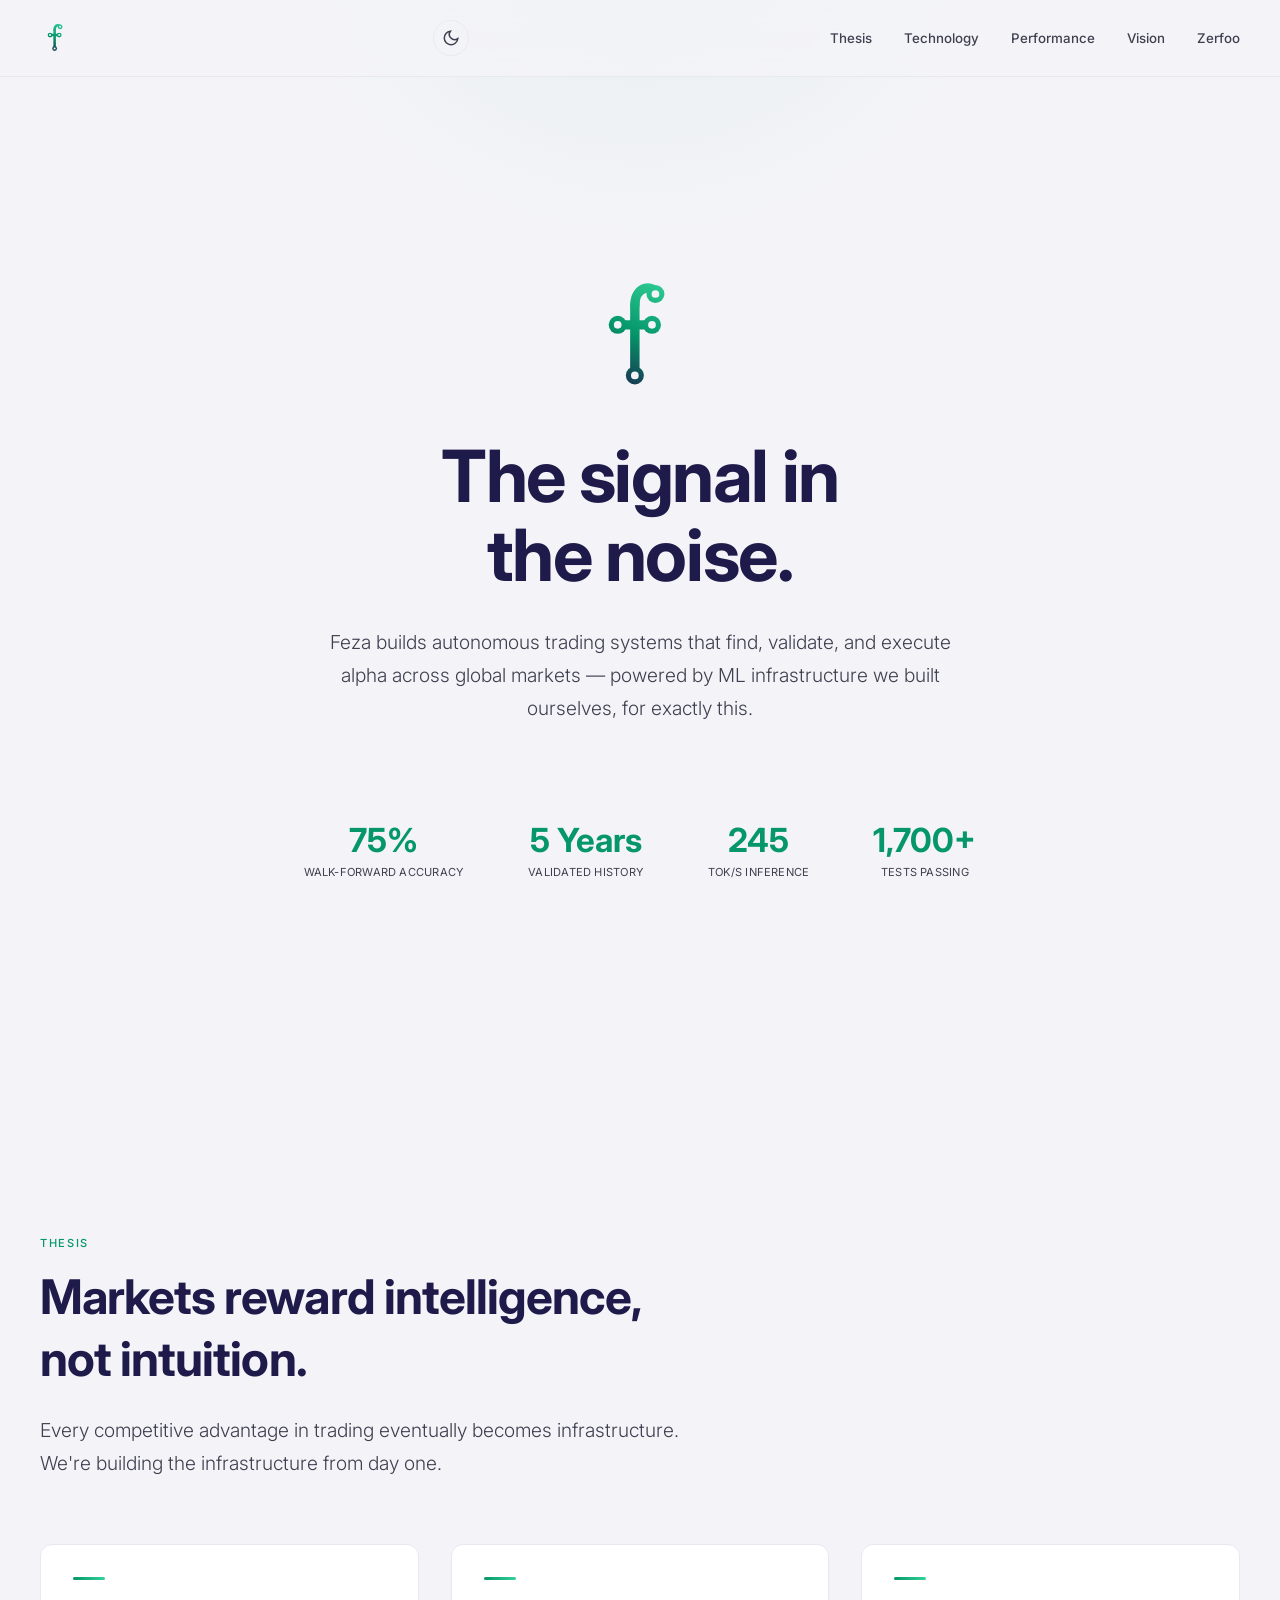
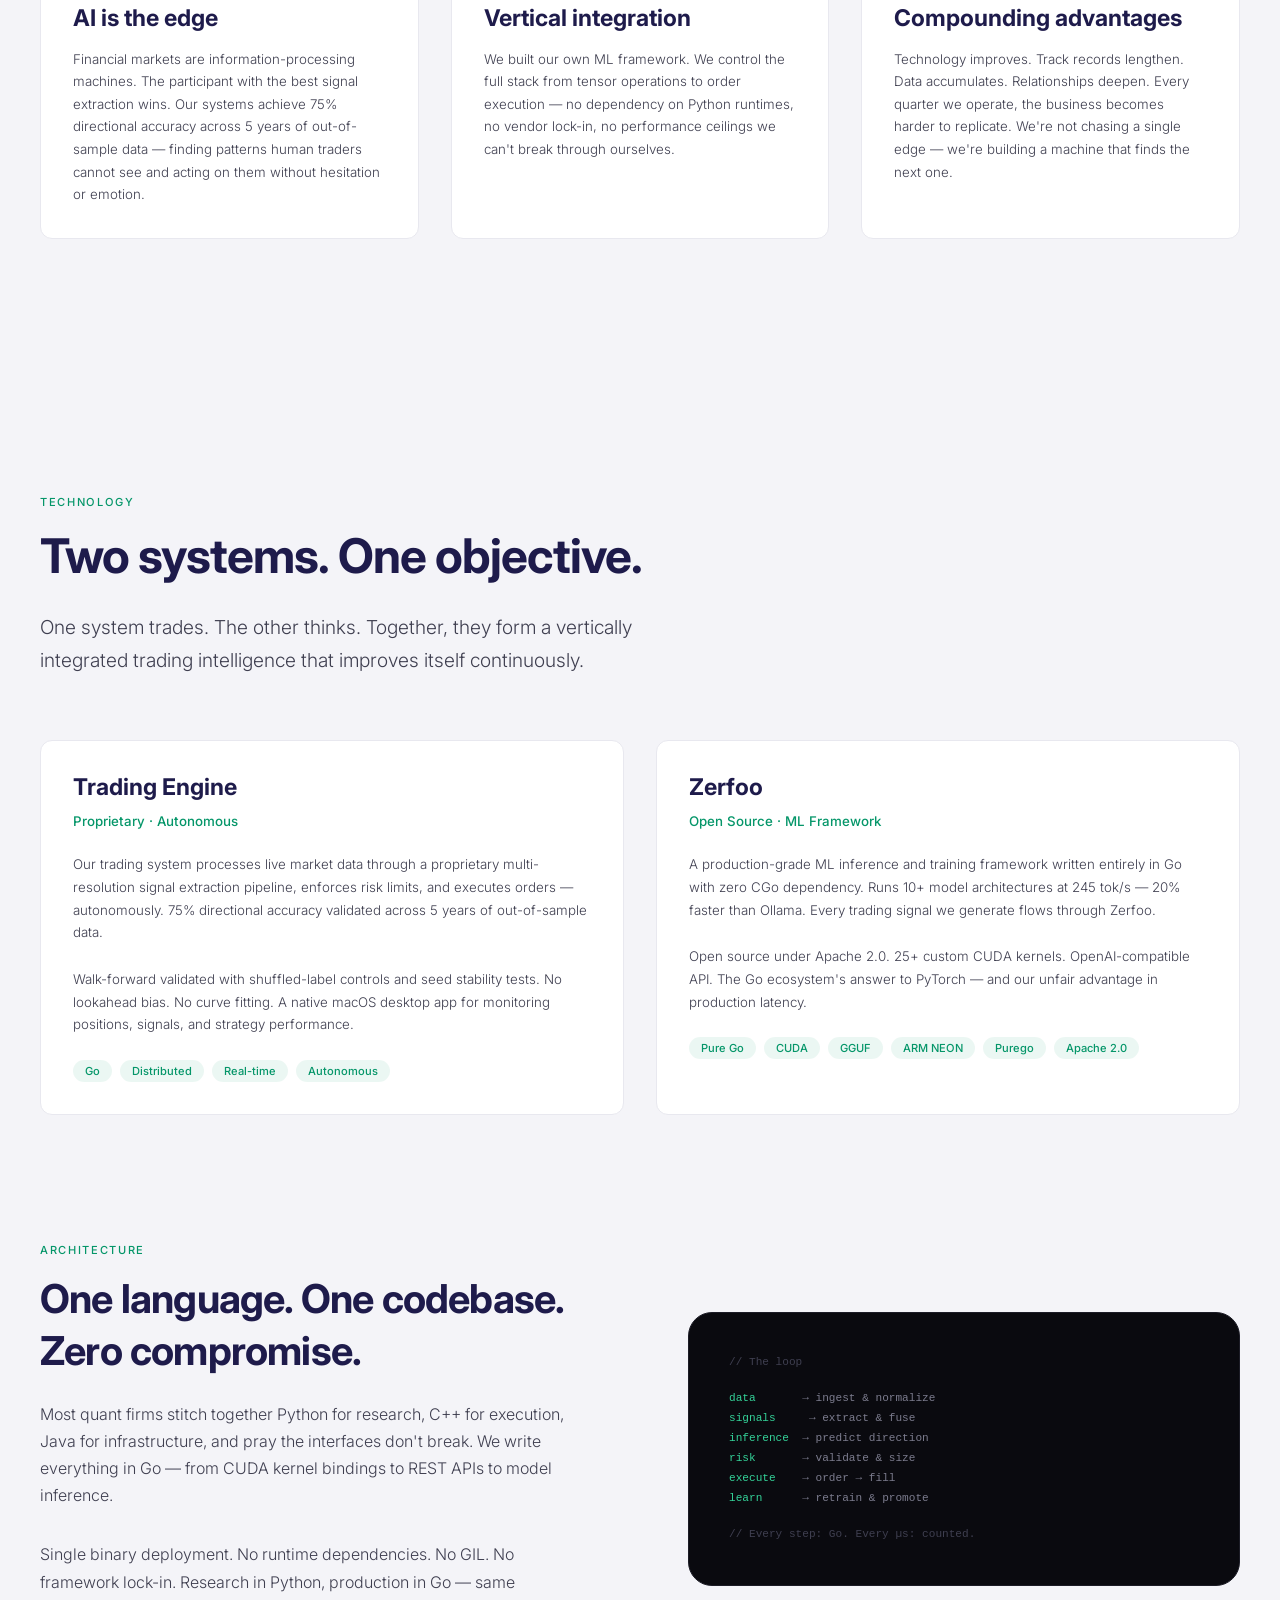
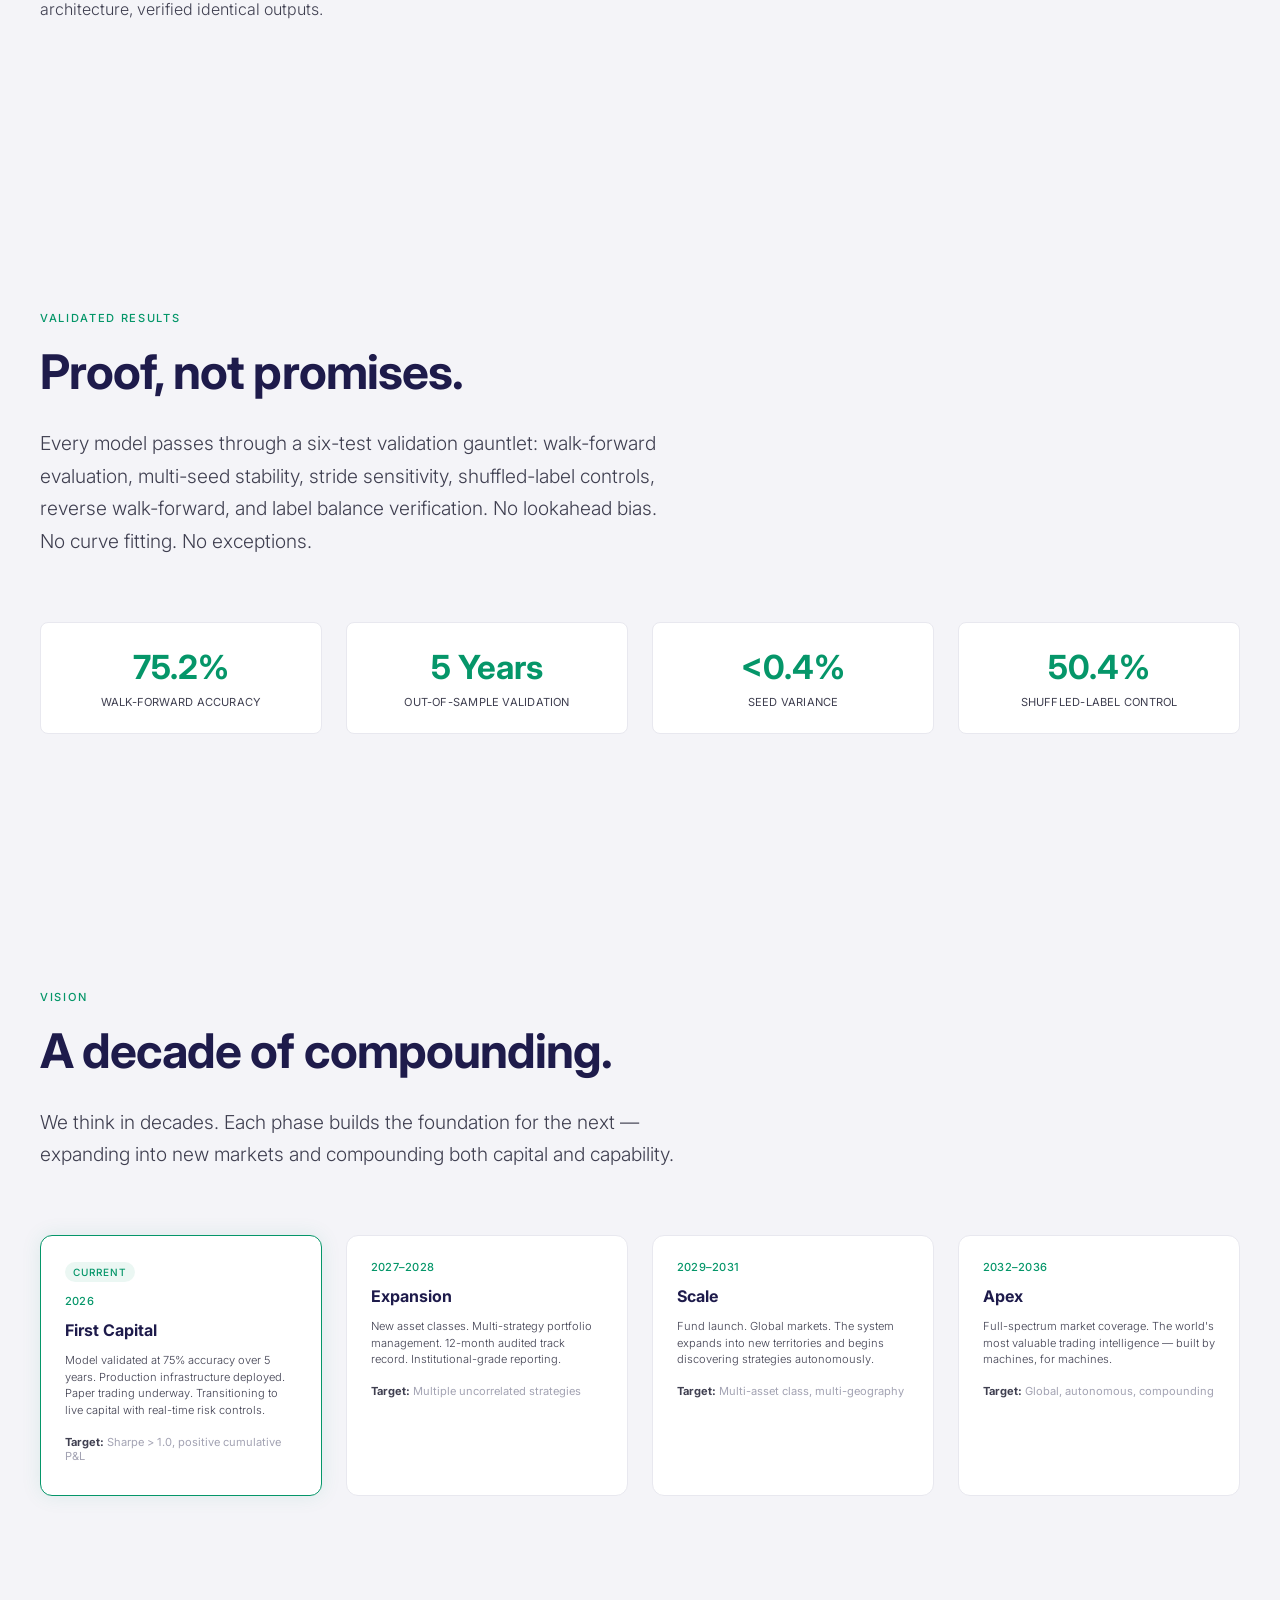
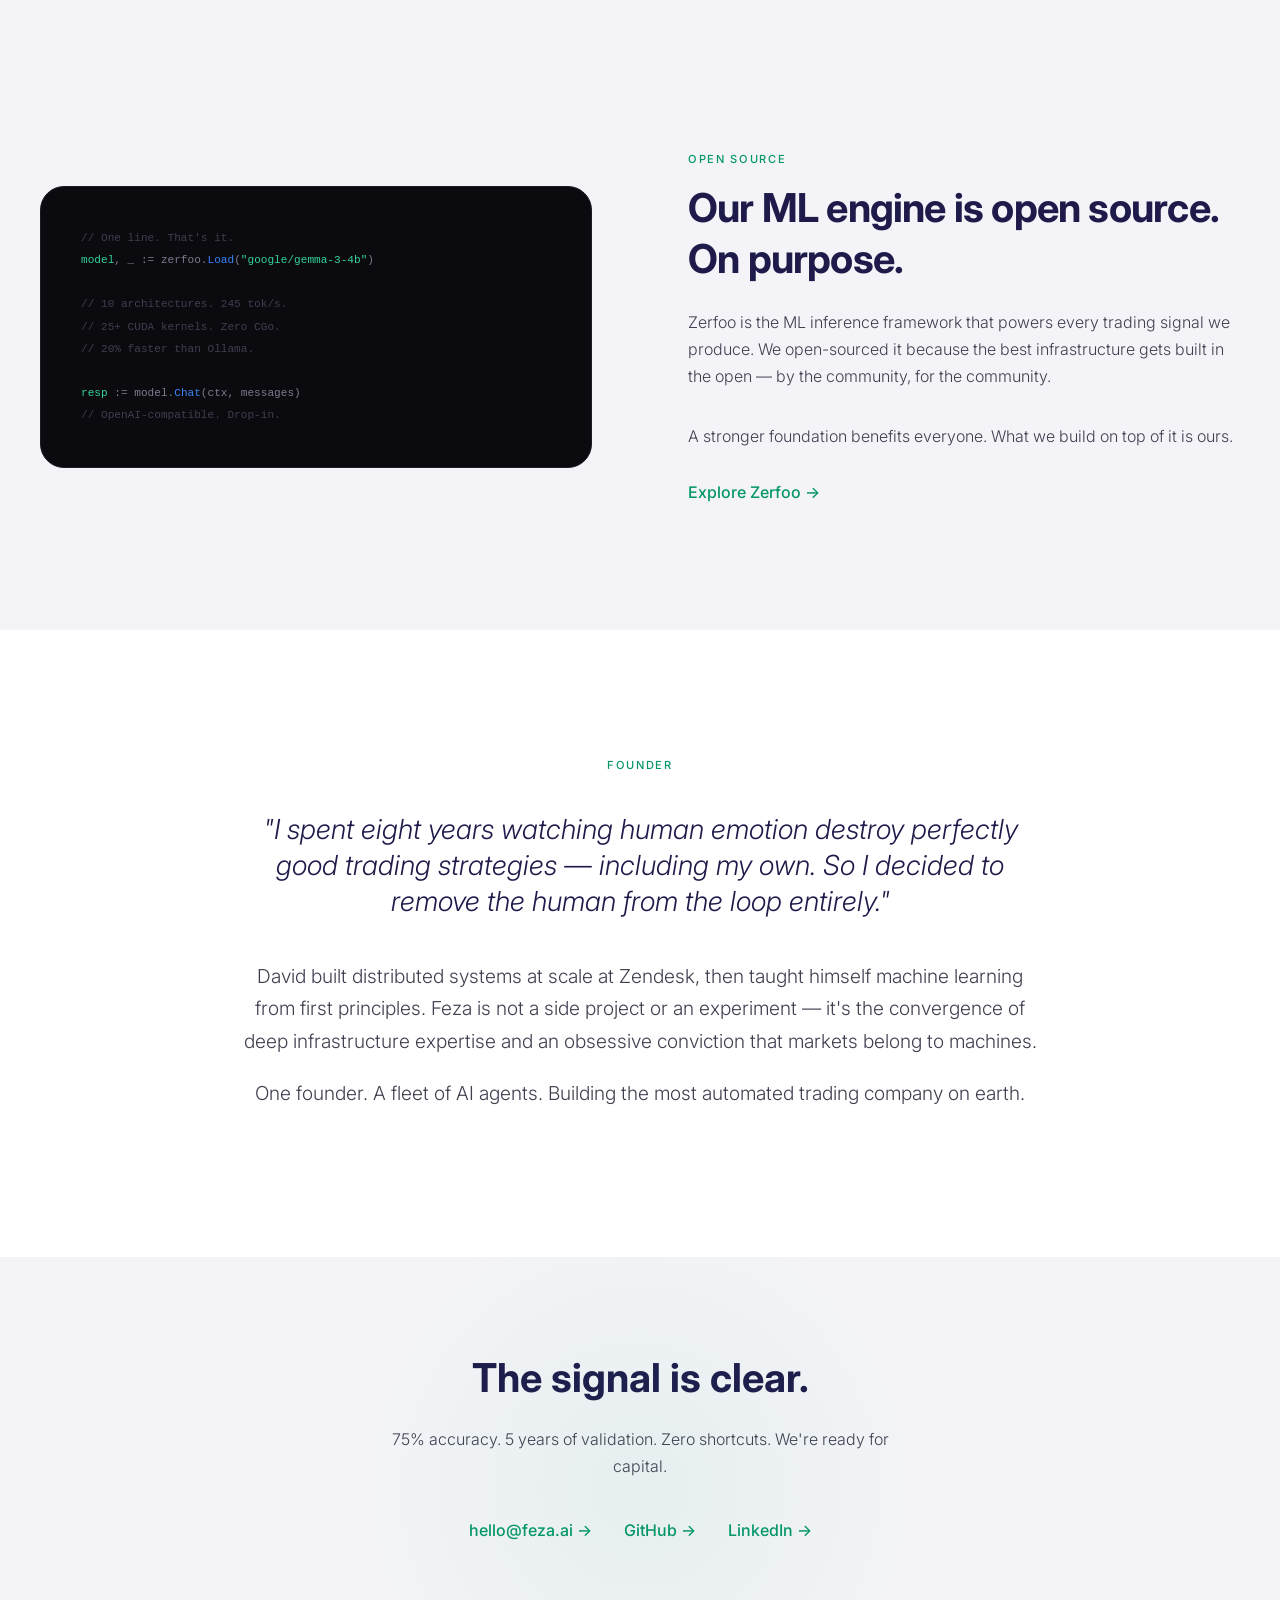
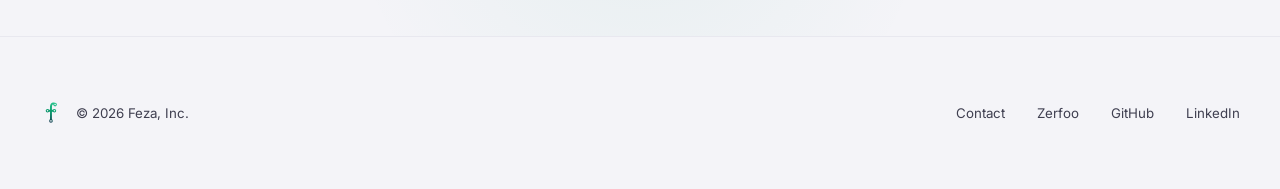
==== commit b44b7c4a: "Update website with validated 75% walk-forward accuracy results Lead with validated results instead " ====
--- a/index.html
+++ b/index.html
@@ -766,12 +766,12 @@
         <p class="subtitle">Feza builds autonomous trading systems that find, validate, and execute alpha across global markets &mdash; powered by ML infrastructure we built ourselves, for exactly this.</p>
         <div class="hero-stats">
             <div class="hero-stat">
-                <span class="value">167</span>
-                <span class="label">ML Features</span>
+                <span class="value">75%</span>
+                <span class="label">Walk-Forward Accuracy</span>
             </div>
             <div class="hero-stat">
-                <span class="value">98</span>
-                <span class="label">Technical Indicators</span>
+                <span class="value">5 Years</span>
+                <span class="label">Validated History</span>
             </div>
             <div class="hero-stat">
                 <span class="value">245</span>
@@ -797,7 +797,7 @@
                     <div class="thesis-card">
                         <div class="card-accent"></div>
                         <h3>AI is the edge</h3>
-                        <p>Financial markets are information-processing machines. The participant with the best signal extraction wins. Our systems process market data continuously, finding patterns human traders cannot see and acting on them without hesitation or emotion.</p>
+                        <p>Financial markets are information-processing machines. The participant with the best signal extraction wins. Our systems achieve 75% directional accuracy across 5 years of out-of-sample data &mdash; finding patterns human traders cannot see and acting on them without hesitation or emotion.</p>
                     </div>
                     <div class="thesis-card">
                         <div class="card-accent"></div>
@@ -824,8 +824,8 @@
                     <div class="stack-card">
                         <h3>Trading Engine</h3>
                         <div class="subtitle">Proprietary &middot; Autonomous</div>
-                        <p>Our trading system ingests market data across 98 technical indicators, runs model inference through a 167-feature ML pipeline with configurable lag depth, enforces risk limits, and executes orders &mdash; autonomously.</p>
-                        <p>Walk-forward validated. Multi-timeframe analysis. Real-time drift detection and automated retraining. A native macOS desktop app for monitoring positions, signals, and strategy performance.</p>
+                        <p>Our trading system processes live market data through a proprietary multi-resolution signal extraction pipeline, enforces risk limits, and executes orders &mdash; autonomously. 75% directional accuracy validated across 5 years of out-of-sample data.</p>
+                        <p>Walk-forward validated with shuffled-label controls and seed stability tests. No lookahead bias. No curve fitting. A native macOS desktop app for monitoring positions, signals, and strategy performance.</p>
                         <div class="tech-tags">
                             <span class="tech-tag">Go</span>
                             <span class="tech-tag">Distributed</span>
@@ -836,8 +836,8 @@
                     <div class="stack-card">
                         <h3>Zerfoo</h3>
                         <div class="subtitle">Open Source &middot; ML Framework</div>
-                        <p>A production-grade ML inference and training framework written entirely in Go with zero CGo dependency. Runs 10 model architectures at 245 tok/s &mdash; 20% faster than Ollama. Every trading signal we generate flows through Zerfoo inference.</p>
-                        <p>Open source under Apache 2.0. 25+ custom CUDA kernels. OpenAI-compatible API. The Go ecosystem's answer to PyTorch.</p>
+                        <p>A production-grade ML inference and training framework written entirely in Go with zero CGo dependency. Runs 10+ model architectures at 245 tok/s &mdash; 20% faster than Ollama. Every trading signal we generate flows through Zerfoo.</p>
+                        <p>Open source under Apache 2.0. 25+ custom CUDA kernels. OpenAI-compatible API. The Go ecosystem's answer to PyTorch &mdash; and our unfair advantage in production latency.</p>
                         <div class="tech-tags">
                             <span class="tech-tag">Pure Go</span>
                             <span class="tech-tag">CUDA</span>
@@ -858,14 +858,14 @@
                     <div class="split-text">
                         <div class="section-label">Architecture</div>
                         <h2>One language. One codebase. Zero compromise.</h2>
-                        <p>Most quant firms stitch together Python for research, C++ for execution, Java for infrastructure, and pray the interfaces don't break. We write everything in Go &mdash; from CUDA kernel bindings to REST APIs to model training.</p>
-                        <p>Single binary deployment. No runtime dependencies. No GIL. No framework lock-in. When we find a bottleneck, we fix it in the same language the rest of the system speaks.</p>
+                        <p>Most quant firms stitch together Python for research, C++ for execution, Java for infrastructure, and pray the interfaces don't break. We write everything in Go &mdash; from CUDA kernel bindings to REST APIs to model inference.</p>
+                        <p>Single binary deployment. No runtime dependencies. No GIL. No framework lock-in. Research in Python, production in Go &mdash; same architecture, verified identical outputs.</p>
                     </div>
                     <div class="split-visual code-block">
                         <div style="font-family: var(--font-mono); font-size: var(--text-xs); color: var(--text-secondary); line-height: 1.8;">
                             <div style="color: var(--text-muted); margin-bottom: var(--space-4);">// The loop</div>
                             <div><span style="color: var(--accent);">data</span> &nbsp;&nbsp;&nbsp;&nbsp;&nbsp;&nbsp;&rarr; ingest &amp; normalize</div>
-                            <div><span style="color: var(--accent);">features</span> &nbsp;&nbsp;&nbsp;&rarr; engineer &amp; select</div>
+                            <div><span style="color: var(--accent);">signals</span> &nbsp;&nbsp;&nbsp;&nbsp;&rarr; extract &amp; fuse</div>
                             <div><span style="color: var(--accent);">inference</span> &nbsp;&rarr; predict direction</div>
                             <div><span style="color: var(--accent);">risk</span> &nbsp;&nbsp;&nbsp;&nbsp;&nbsp;&nbsp;&rarr; validate &amp; size</div>
                             <div><span style="color: var(--accent);">execute</span> &nbsp;&nbsp;&nbsp;&rarr; order &rarr; fill</div>
@@ -882,24 +882,24 @@
             <div class="section-inner">
                 <div class="section-label">Validated Results</div>
                 <h2>Proof, not promises.</h2>
-                <p class="lead">Every model passes through a rigorous validation pipeline before it touches real capital. No lookahead bias. No curve fitting. No exceptions.</p>
+                <p class="lead">Every model passes through a six-test validation gauntlet: walk-forward evaluation, multi-seed stability, stride sensitivity, shuffled-label controls, reverse walk-forward, and label balance verification. No lookahead bias. No curve fitting. No exceptions.</p>
 
                 <div class="metric-row">
                     <div class="metric">
-                        <div class="value">56.8%</div>
+                        <div class="value">75.2%</div>
                         <div class="label">Walk-Forward Accuracy</div>
                     </div>
                     <div class="metric">
-                        <div class="value">167</div>
-                        <div class="label">Engineered Features</div>
+                        <div class="value">5 Years</div>
+                        <div class="label">Out-of-Sample Validation</div>
                     </div>
                     <div class="metric">
-                        <div class="value">&lt;15%</div>
-                        <div class="label">Max Drawdown Target</div>
+                        <div class="value">&lt;0.4%</div>
+                        <div class="label">Seed Variance</div>
                     </div>
                     <div class="metric">
-                        <div class="value">1,700+</div>
-                        <div class="label">Tests Passing</div>
+                        <div class="value">50.4%</div>
+                        <div class="label">Shuffled-Label Control</div>
                     </div>
                 </div>
             </div>
@@ -917,7 +917,7 @@
                         <span class="active-badge">Current</span>
                         <div class="year">2026</div>
                         <h4>First Capital</h4>
-                        <p>Live trading with real capital. Automated model retraining. Real-time risk controls. Proving P&L in production conditions.</p>
+                        <p>Model validated at 75% accuracy over 5 years. Production infrastructure deployed. Paper trading underway. Transitioning to live capital with real-time risk controls.</p>
                         <div class="target"><strong>Target:</strong> Sharpe &gt; 1.0, positive cumulative P&L</div>
                     </div>
                     <div class="roadmap-phase">
@@ -985,7 +985,7 @@
         <!-- CTA -->
         <section class="cta-banner">
             <h2>The signal is clear.</h2>
-            <p>We're building in public, shipping in private, and compounding from day one.</p>
+            <p>75% accuracy. 5 years of validation. Zero shortcuts. We're ready for capital.</p>
             <div class="cta-links">
                 <a href="mailto:hello@feza.ai" class="cta-link">hello@feza.ai &rarr;</a>
                 <a href="https://github.com/zerfoo/zerfoo" target="_blank" rel="noopener" class="cta-link">GitHub &rarr;</a>
@@ -1000,7 +1000,7 @@
         <div class="footer-inner">
             <div class="footer-left">
                 <img src="images/feza.svg" alt="Feza">
-                <span>&copy; 2025 Feza, Inc.</span>
+                <span>&copy; 2026 Feza, Inc.</span>
             </div>
             <div class="footer-right">
                 <a href="mailto:hello@feza.ai">Contact</a>
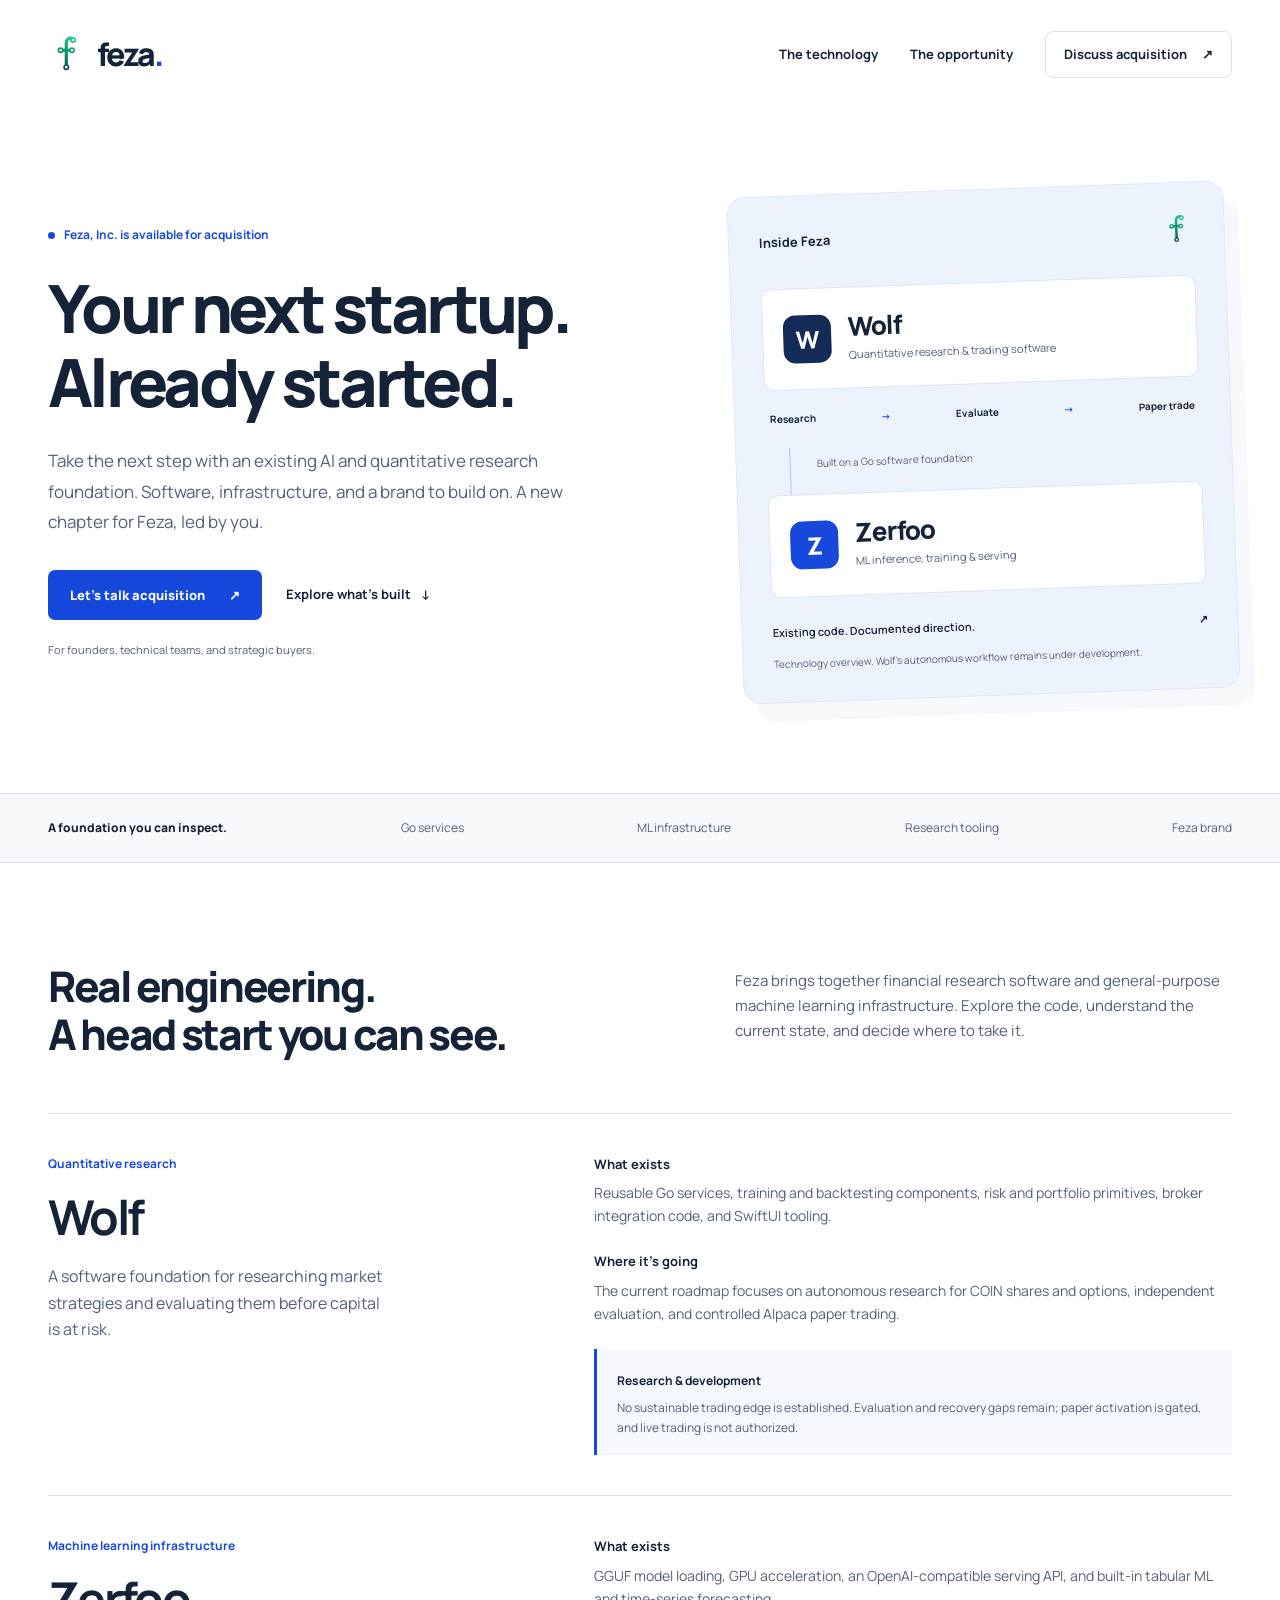
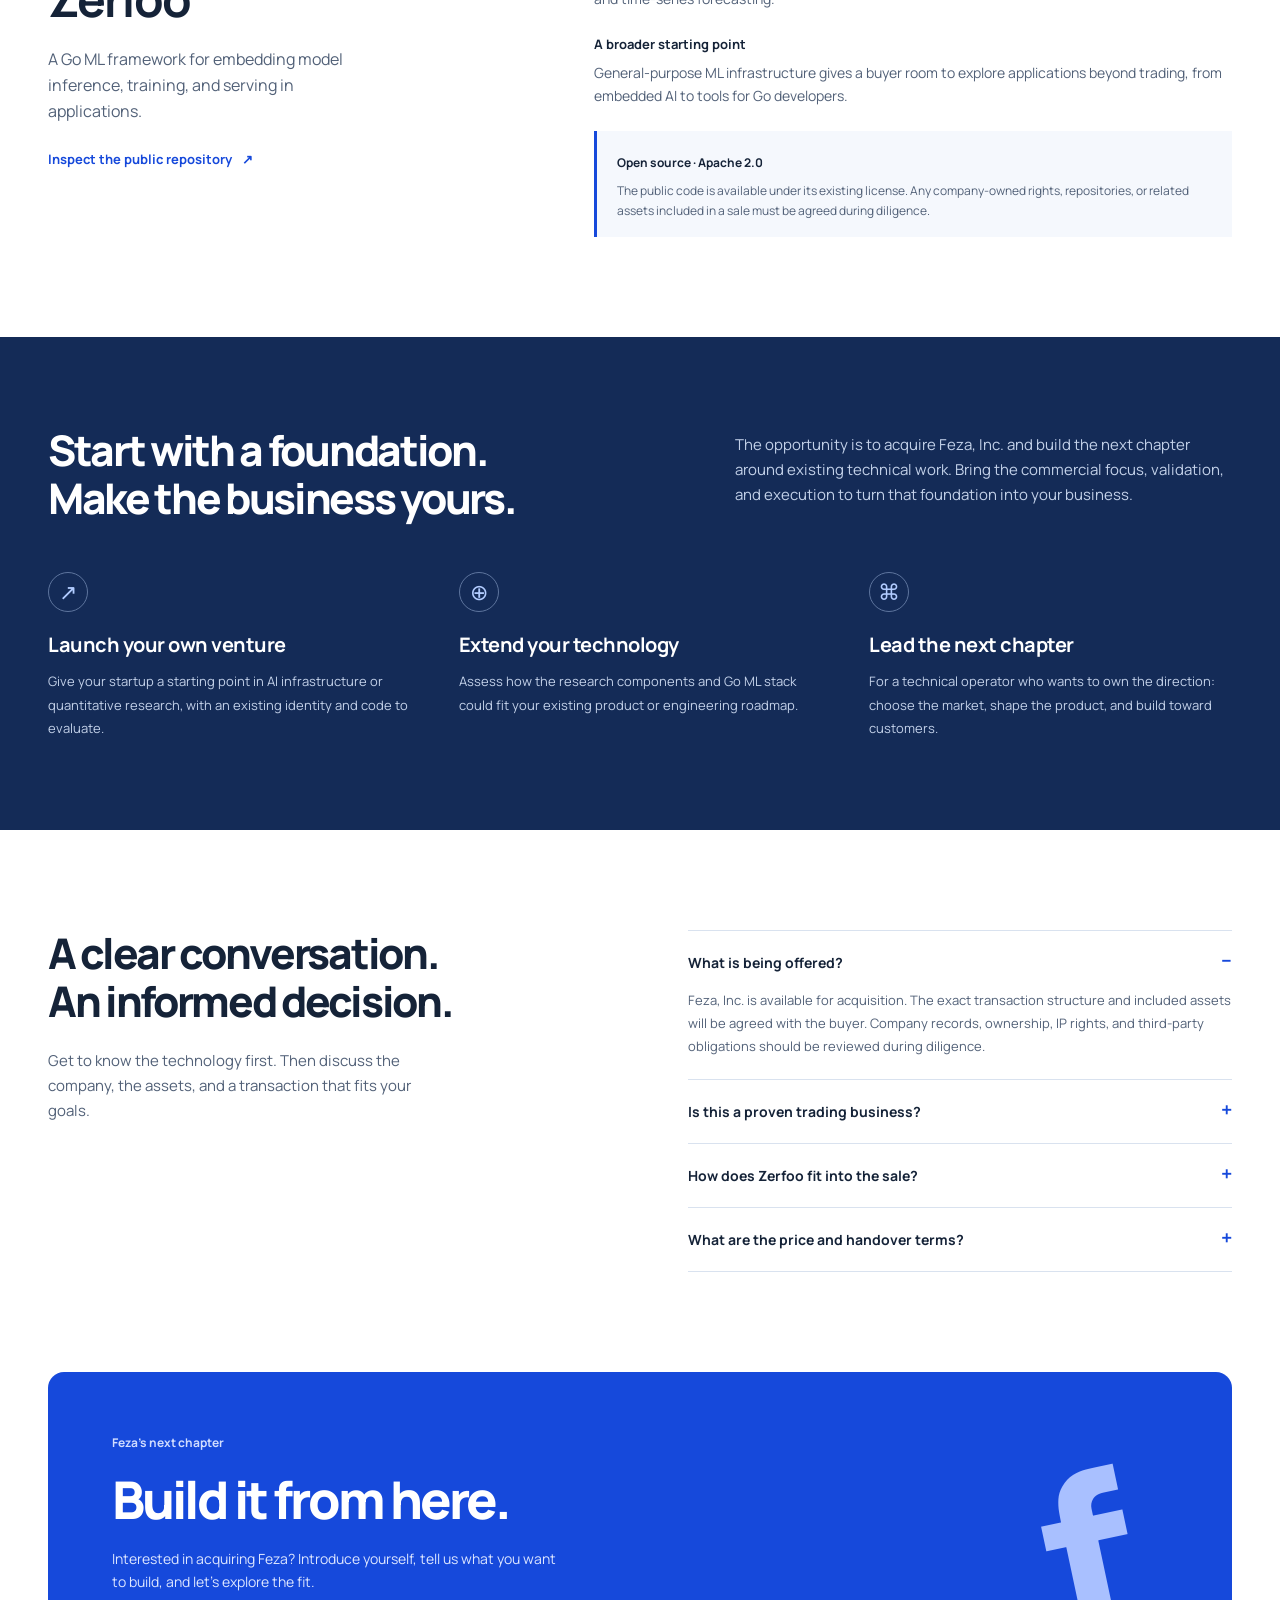
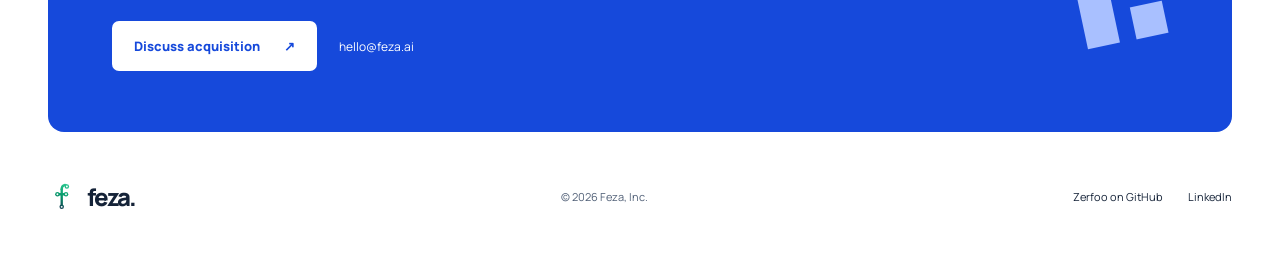
==== commit 219d41ac: "Position Feza for acquisition and remove invalid performance claims" ====
--- a/index.html
+++ b/index.html
@@ -1,1090 +1,69 @@
 <!DOCTYPE html>
 <html lang="en">
-
 <head>
-    <meta charset="UTF-8">
-    <meta name="viewport" content="width=device-width, initial-scale=1.0">
-    <title>Feza — Autonomous Trading Intelligence</title>
-    <meta name="description" content="Feza is building the world's most valuable trading company through autonomous AI systems that discover, validate, and execute trading strategies across global markets.">
-    <link rel="icon" type="image/svg+xml" href="images/feza.svg">
-    <link rel="preconnect" href="https://fonts.googleapis.com">
-    <link rel="preconnect" href="https://fonts.gstatic.com" crossorigin>
-    <link href="https://fonts.googleapis.com/css2?family=Inter:wght@300;400;500;600;700&display=swap" rel="stylesheet">
-    <link rel="stylesheet" href="design-system.css">
-    <style>
-        :root {
-            --logo-url: url('images/feza.svg');
-        }
-
-        /* ---- Base ---- */
-        html { scroll-behavior: smooth; }
-
-        body {
-            margin: 0;
-            font-family: var(--font-sans);
-            background-color: var(--bg);
-            color: var(--text);
-            transition: background-color var(--duration-normal) var(--ease-default),
-                        color var(--duration-normal) var(--ease-default);
-        }
-
-        h1, h2, h3, h4 { font-weight: var(--weight-bold); }
-        p { line-height: var(--leading-relaxed); font-weight: var(--weight-light); max-width: var(--max-width-prose); }
-
-        a {
-            text-decoration: none;
-            transition: color var(--duration-normal) var(--ease-default),
-                        opacity var(--duration-normal) var(--ease-default);
-        }
-
-        /* ---- Navbar ---- */
-        .navbar {
-            position: fixed;
-            width: 100%;
-            top: 0;
-            z-index: 1000;
-            padding: var(--space-5) 0;
-            backdrop-filter: blur(12px);
-            border-bottom: 1px solid var(--border-subtle);
-        }
-
-        body.dark-mode .navbar { background-color: rgba(10, 10, 15, 0.8); }
-        body.light-mode .navbar { background-color: rgba(244, 244, 248, 0.8); }
-
-        .nav-content {
-            max-width: var(--max-width);
-            margin: 0 auto;
-            padding: 0 var(--space-8);
-            display: flex;
-            justify-content: space-between;
-            align-items: center;
-        }
-
-        .nav-logo {
-            display: flex;
-            align-items: center;
-            gap: var(--space-3);
-        }
-
-        .nav-logo img {
-            width: 32px;
-            height: 32px;
-        }
-
-        .nav-logo span {
-            font-size: var(--text-md);
-            font-weight: var(--weight-bold);
-            letter-spacing: var(--tracking-tight);
-            background: linear-gradient(135deg, var(--brand-noise), var(--brand-signal), var(--brand-clarity));
-            -webkit-background-clip: text;
-            -webkit-text-fill-color: transparent;
-            background-clip: text;
-        }
-
-        .nav-links {
-            display: flex;
-            gap: var(--space-8);
-            align-items: center;
-        }
-
-        .nav-links a {
-            color: var(--text-secondary);
-            font-size: var(--text-sm);
-            font-weight: var(--weight-medium);
-            letter-spacing: var(--tracking-normal);
-        }
-
-        .nav-links a:hover { color: var(--accent); }
-
-        /* ---- Hero ---- */
-        .hero {
-            min-height: 100vh;
-            display: flex;
-            flex-direction: column;
-            align-items: center;
-            justify-content: center;
-            text-align: center;
-            padding: var(--space-32) var(--space-8) var(--space-20);
-            position: relative;
-            overflow: hidden;
-        }
-
-        .hero::before {
-            content: '';
-            position: absolute;
-            top: -50%;
-            left: 50%;
-            transform: translateX(-50%);
-            width: 800px;
-            height: 800px;
-            background: radial-gradient(circle, rgba(5, 150, 105, 0.08) 0%, transparent 70%);
-            pointer-events: none;
-        }
-
-        .hero-logo {
-            width: 120px;
-            height: 120px;
-            margin-bottom: var(--space-10);
-            animation: fadeIn 1s ease-out;
-        }
-
-        .hero h1 {
-            font-size: var(--text-hero);
-            line-height: var(--leading-tight);
-            letter-spacing: var(--tracking-tight);
-            margin: 0 0 var(--space-8) 0;
-            max-width: 900px;
-            animation: fadeUp 1s ease-out 0.1s both;
-        }
-
-        .hero .subtitle {
-            font-size: clamp(1.1rem, 2.5vw, var(--text-md));
-            color: var(--text-secondary);
-            max-width: 640px;
-            margin: 0 auto var(--space-12);
-            animation: fadeUp 1s ease-out 0.2s both;
-        }
-
-        .hero-stats {
-            display: flex;
-            gap: var(--space-16);
-            margin-top: var(--space-12);
-            animation: fadeUp 1s ease-out 0.4s both;
-        }
-
-        .hero-stat {
-            text-align: center;
-        }
-
-        .hero-stat .value {
-            font-size: var(--text-2xl);
-            font-weight: var(--weight-bold);
-            color: var(--accent);
-            display: block;
-        }
-
-        .hero-stat .label {
-            font-size: var(--text-xs);
-            color: var(--text-secondary);
-            text-transform: uppercase;
-            letter-spacing: var(--tracking-wide);
-            margin-top: var(--space-1);
-        }
-
-        @keyframes fadeIn {
-            from { opacity: 0; }
-            to { opacity: 1; }
-        }
-
-        @keyframes fadeUp {
-            from { opacity: 0; transform: translateY(20px); }
-            to { opacity: 1; transform: translateY(0); }
-        }
-
-        /* ---- Sections ---- */
-        .section {
-            padding: var(--space-32) var(--space-8);
-        }
-
-        .section-inner {
-            max-width: var(--max-width);
-            margin: 0 auto;
-        }
-
-        .section-label {
-            font-size: var(--text-xs);
-            font-weight: var(--weight-medium);
-            text-transform: uppercase;
-            letter-spacing: 0.15em;
-            color: var(--accent);
-            margin-bottom: var(--space-4);
-        }
-
-        .section h2 {
-            font-size: clamp(2rem, 5vw, var(--text-4xl));
-            line-height: var(--leading-snug);
-            margin: 0 0 var(--space-6) 0;
-            letter-spacing: var(--tracking-tight);
-        }
-
-        .section .lead {
-            font-size: var(--text-md);
-            color: var(--text-secondary);
-            max-width: 640px;
-            margin: 0 0 var(--space-16) 0;
-        }
-
-        .section-no-top-pad { padding-top: 0; }
-
-        /* ---- Thesis Section ---- */
-        .thesis-grid {
-            display: grid;
-            grid-template-columns: repeat(3, 1fr);
-            gap: var(--space-8);
-        }
-
-        .thesis-card {
-            padding: var(--space-8);
-            border-radius: var(--radius-lg);
-            border: 1px solid var(--border-subtle);
-            background-color: var(--bg-surface);
-            transition: border-color var(--duration-normal) var(--ease-default),
-                        transform var(--duration-fast) var(--ease-out);
-        }
-
-        .thesis-card:hover {
-            border-color: var(--accent);
-            transform: translateY(-2px);
-        }
-
-        .thesis-card h3 {
-            font-size: var(--text-lg);
-            margin: 0 0 var(--space-4) 0;
-        }
-
-        .thesis-card p {
-            color: var(--text-secondary);
-            font-size: var(--text-sm);
-            margin: 0;
-        }
-
-        .thesis-card .card-accent {
-            width: 32px;
-            height: 3px;
-            background: linear-gradient(90deg, var(--brand-signal), var(--brand-clarity));
-            border-radius: var(--radius-full);
-            margin-bottom: var(--space-6);
-        }
-
-        /* ---- Split Layout ---- */
-        .split {
-            display: grid;
-            grid-template-columns: 1fr 1fr;
-            gap: var(--space-24);
-            align-items: center;
-        }
-
-        .split.reverse { direction: rtl; }
-        .split.reverse > * { direction: ltr; }
-
-        .split-text h2 {
-            font-size: clamp(1.8rem, 4vw, var(--text-3xl));
-            margin: 0 0 var(--space-6) 0;
-        }
-
-        .split-text p {
-            color: var(--text-secondary);
-            margin: 0 0 var(--space-8) 0;
-        }
-
-        .split-visual {
-            padding: var(--space-10);
-            border-radius: var(--radius-xl);
-            border: 1px solid var(--border-subtle);
-            background-color: var(--bg-surface);
-        }
-
-        /* Code blocks stay dark in both modes */
-        .code-block {
-            background-color: #0A0A0F;
-            border-color: #1C1C26;
-            --accent: #34D399;
-            --text-secondary: #7C7C8E;
-            --text-muted: #3F3F50;
-        }
-
-        body.light-mode .code-block {
-            background-color: #0A0A0F;
-            border-color: #1C1C26;
-        }
-
-        /* ---- Metric Row ---- */
-        .metric-row {
-            display: grid;
-            grid-template-columns: repeat(4, 1fr);
-            gap: var(--space-6);
-        }
-
-        .metric {
-            padding: var(--space-6);
-            border-radius: var(--radius-md);
-            border: 1px solid var(--border-subtle);
-            background-color: var(--bg-surface);
-            text-align: center;
-        }
-
-        .metric .value {
-            font-size: var(--text-2xl);
-            font-weight: var(--weight-bold);
-            color: var(--accent);
-        }
-
-        .metric .label {
-            font-size: var(--text-xs);
-            color: var(--text-secondary);
-            text-transform: uppercase;
-            letter-spacing: var(--tracking-wide);
-            margin-top: var(--space-2);
-        }
-
-        /* ---- Performance Table ---- */
-        .perf-table {
-            width: 100%;
-            border-collapse: collapse;
-            font-size: var(--text-sm);
-        }
-
-        .perf-table th {
-            text-align: left;
-            font-weight: var(--weight-medium);
-            font-size: var(--text-xs);
-            text-transform: uppercase;
-            letter-spacing: var(--tracking-wide);
-            color: var(--text-secondary);
-            padding: var(--space-4) var(--space-4);
-            border-bottom: 1px solid var(--border);
-        }
-
-        .perf-table td {
-            padding: var(--space-4) var(--space-4);
-            border-bottom: 1px solid var(--border-subtle);
-        }
-
-        .perf-table .positive { color: var(--accent); font-weight: var(--weight-medium); }
-
-        /* ---- Stack Section ---- */
-        .stack-grid {
-            display: grid;
-            grid-template-columns: repeat(2, 1fr);
-            gap: var(--space-8);
-        }
-
-        .stack-card {
-            padding: var(--space-8);
-            border-radius: var(--radius-lg);
-            border: 1px solid var(--border-subtle);
-            background-color: var(--bg-surface);
-        }
-
-        .stack-card h3 {
-            font-size: var(--text-lg);
-            margin: 0 0 var(--space-3) 0;
-        }
-
-        .stack-card .subtitle {
-            font-size: var(--text-sm);
-            color: var(--accent);
-            font-weight: var(--weight-medium);
-            margin: 0 0 var(--space-6) 0;
-        }
-
-        .stack-card p {
-            color: var(--text-secondary);
-            font-size: var(--text-sm);
-            margin: 0 0 var(--space-6) 0;
-        }
-
-        .stack-card .tech-tags {
-            display: flex;
-            flex-wrap: wrap;
-            gap: var(--space-2);
-        }
-
-        .tech-tag {
-            font-size: var(--text-xs);
-            padding: var(--space-1) var(--space-3);
-            border-radius: var(--radius-full);
-            background-color: var(--accent-subtle);
-            color: var(--accent);
-            font-weight: var(--weight-medium);
-        }
-
-        /* ---- Roadmap ---- */
-        .roadmap {
-            display: grid;
-            grid-template-columns: repeat(4, 1fr);
-            gap: var(--space-6);
-        }
-
-        .roadmap-phase {
-            padding: var(--space-6) var(--space-6) var(--space-8);
-            border-radius: var(--radius-lg);
-            border: 1px solid var(--border-subtle);
-            background-color: var(--bg-surface);
-            position: relative;
-        }
-
-        .roadmap-phase.active {
-            border-color: var(--accent);
-            box-shadow: var(--shadow-glow);
-        }
-
-        .roadmap-phase .year {
-            font-size: var(--text-xs);
-            font-weight: var(--weight-medium);
-            text-transform: uppercase;
-            letter-spacing: var(--tracking-wide);
-            color: var(--accent);
-            margin-bottom: var(--space-3);
-        }
-
-        .roadmap-phase h4 {
-            font-size: var(--text-base);
-            margin: 0 0 var(--space-3) 0;
-        }
-
-        .roadmap-phase p {
-            font-size: var(--text-xs);
-            color: var(--text-secondary);
-            margin: 0 0 var(--space-4) 0;
-            line-height: var(--leading-normal);
-        }
-
-        .roadmap-phase .target {
-            font-size: var(--text-xs);
-            color: var(--text-muted);
-        }
-
-        .roadmap-phase .target strong {
-            color: var(--text-secondary);
-        }
-
-        .active-badge {
-            display: inline-block;
-            font-size: 0.625rem;
-            font-weight: var(--weight-medium);
-            text-transform: uppercase;
-            letter-spacing: 0.1em;
-            padding: var(--space-1) var(--space-2);
-            border-radius: var(--radius-full);
-            background-color: var(--accent-subtle);
-            color: var(--accent);
-            margin-bottom: var(--space-3);
-        }
-
-        /* ---- Founder ---- */
-        .founder-section {
-            background-color: var(--bg-surface);
-        }
-
-        .founder-inner {
-            max-width: var(--max-width-narrow);
-            margin: 0 auto;
-            text-align: center;
-        }
-
-        .founder-inner p {
-            max-width: none;
-            color: var(--text-secondary);
-            font-size: var(--text-md);
-            line-height: var(--leading-relaxed);
-        }
-
-        .founder-inner blockquote {
-            margin: var(--space-10) 0;
-            padding: 0;
-            border: none;
-            font-size: var(--text-xl);
-            font-weight: var(--weight-light);
-            line-height: var(--leading-snug);
-            color: var(--text);
-            font-style: italic;
-        }
-
-        /* ---- CTA Banner ---- */
-        .cta-banner {
-            text-align: center;
-            padding: var(--space-24) var(--space-8);
-            position: relative;
-            overflow: hidden;
-        }
-
-        .cta-banner::before {
-            content: '';
-            position: absolute;
-            bottom: -40%;
-            left: 50%;
-            transform: translateX(-50%);
-            width: 600px;
-            height: 600px;
-            background: radial-gradient(circle, rgba(5, 150, 105, 0.06) 0%, transparent 70%);
-            pointer-events: none;
-        }
-
-        .cta-banner h2 {
-            font-size: clamp(2rem, 5vw, var(--text-3xl));
-            margin: 0 0 var(--space-6) 0;
-        }
-
-        .cta-banner p {
-            color: var(--text-secondary);
-            max-width: 500px;
-            margin: 0 auto var(--space-10);
-        }
-
-        .cta-links {
-            display: flex;
-            justify-content: center;
-            gap: var(--space-8);
-        }
-
-        .cta-link {
-            color: var(--accent);
-            font-weight: var(--weight-medium);
-            font-size: var(--text-base);
-            display: flex;
-            align-items: center;
-            gap: var(--space-2);
-        }
-
-        .cta-link:hover { opacity: 0.8; }
-
-        /* ---- Footer ---- */
-        footer {
-            padding: var(--space-16) var(--space-8);
-            border-top: 1px solid var(--border-subtle);
-        }
-
-        .footer-inner {
-            max-width: var(--max-width);
-            margin: 0 auto;
-            display: flex;
-            justify-content: space-between;
-            align-items: center;
-        }
-
-        .footer-left {
-            display: flex;
-            align-items: center;
-            gap: var(--space-3);
-        }
-
-        .footer-left img { width: 24px; height: 24px; }
-
-        .footer-left span {
-            font-size: var(--text-sm);
-            color: var(--text-secondary);
-        }
-
-        .footer-right {
-            display: flex;
-            gap: var(--space-8);
-        }
-
-        .footer-right a {
-            font-size: var(--text-sm);
-            color: var(--text-secondary);
-        }
-
-        .footer-right a:hover { color: var(--accent); }
-
-        /* ---- Mobile Nav Toggle ---- */
-        .nav-toggle {
-            display: none;
-            background: none;
-            border: none;
-            cursor: pointer;
-            padding: var(--space-2);
-            color: var(--text);
-        }
-
-        .nav-toggle svg {
-            width: 24px;
-            height: 24px;
-            stroke: currentColor;
-            fill: none;
-            stroke-width: 2;
-            stroke-linecap: round;
-        }
-
-        .theme-toggle {
-            background: none;
-            border: 1px solid var(--border-subtle);
-            border-radius: var(--radius-full);
-            cursor: pointer;
-            padding: var(--space-2);
-            color: var(--text-secondary);
-            display: flex;
-            align-items: center;
-            justify-content: center;
-            width: 36px;
-            height: 36px;
-            transition: color var(--duration-normal) var(--ease-default),
-                        border-color var(--duration-normal) var(--ease-default);
-        }
-
-        .theme-toggle:hover {
-            color: var(--accent);
-            border-color: var(--accent);
-        }
-
-        .theme-toggle svg {
-            width: 18px;
-            height: 18px;
-            stroke: currentColor;
-            fill: none;
-            stroke-width: 2;
-        }
-
-        .theme-toggle .icon-moon { display: none; }
-        .theme-toggle .icon-sun { display: block; }
-        body.light-mode .theme-toggle .icon-moon { display: block; }
-        body.light-mode .theme-toggle .icon-sun { display: none; }
-
-        .nav-links.open {
-            display: flex;
-        }
-
-        /* ---- Responsive ---- */
-        @media (max-width: 1024px) {
-            .thesis-grid { grid-template-columns: repeat(2, 1fr); }
-            .roadmap { grid-template-columns: repeat(2, 1fr); }
-            .metric-row { grid-template-columns: repeat(2, 1fr); }
-        }
-
-        @media (max-width: 768px) {
-            /* Nav: hamburger menu */
-            .nav-toggle { display: block; }
-            .nav-content { padding: 0 var(--space-6); }
-            .nav-links {
-                display: none;
-                position: absolute;
-                top: 100%;
-                left: 0;
-                right: 0;
-                flex-direction: column;
-                padding: var(--space-6);
-                gap: var(--space-6);
-                border-bottom: 1px solid var(--border-subtle);
-            }
-            body.dark-mode .nav-links { background-color: rgba(10, 10, 15, 0.95); }
-            body.light-mode .nav-links { background-color: rgba(244, 244, 248, 0.95); }
-            .nav-links a { font-size: var(--text-base); }
-
-            /* Hero */
-            .hero {
-                padding: var(--space-24) var(--space-6) var(--space-16);
-                min-height: auto;
-            }
-            .hero-logo { width: 80px; height: 80px; }
-            .hero h1 { margin-bottom: var(--space-6); }
-            .hero .subtitle { margin-bottom: var(--space-8); }
-            .hero-stats {
-                display: grid;
-                grid-template-columns: repeat(2, 1fr);
-                gap: var(--space-6);
-                margin-top: var(--space-8);
-                width: 100%;
-                max-width: 320px;
-            }
-
-            /* Sections */
-            .section { padding: var(--space-20) var(--space-6); }
-            .section h2 br { display: none; }
-            .section .lead { margin-bottom: var(--space-10); }
-
-            /* Grids → single column */
-            .thesis-grid { grid-template-columns: 1fr; gap: var(--space-6); }
-            .thesis-card { padding: var(--space-6); }
-            .stack-grid { grid-template-columns: 1fr; gap: var(--space-6); }
-            .stack-card { padding: var(--space-6); }
-
-            /* Split layouts → stacked */
-            .split { grid-template-columns: 1fr; gap: var(--space-8); }
-            .split.reverse { direction: ltr; }
-            .split-visual { padding: var(--space-6); overflow-x: auto; }
-
-            /* Code blocks: scrollable on overflow */
-            .code-block { overflow-x: auto; -webkit-overflow-scrolling: touch; }
-            .code-block > div { min-width: 280px; }
-
-            /* Metrics */
-            .metric-row { grid-template-columns: repeat(2, 1fr); gap: var(--space-4); }
-            .metric { padding: var(--space-4); }
-
-            /* Roadmap → stacked */
-            .roadmap { grid-template-columns: 1fr; gap: var(--space-4); }
-
-            /* Founder */
-            .founder-inner blockquote {
-                font-size: var(--text-lg);
-                margin: var(--space-6) 0;
-            }
-            .founder-inner p { font-size: var(--text-base); }
-
-            /* CTA */
-            .cta-banner { padding: var(--space-16) var(--space-6); }
-            .cta-links { flex-direction: column; align-items: center; gap: var(--space-6); }
-
-            /* Footer */
-            .footer-inner {
-                flex-direction: column;
-                gap: var(--space-6);
-                text-align: center;
-            }
-            .footer-right { flex-wrap: wrap; justify-content: center; gap: var(--space-6); }
-        }
-
-        @media (max-width: 380px) {
-            .hero-stats { grid-template-columns: 1fr; max-width: 200px; }
-            .metric-row { grid-template-columns: 1fr; }
-        }
-    </style>
+  <meta charset="UTF-8">
+  <meta name="viewport" content="width=device-width, initial-scale=1">
+  <title>Feza, Inc. — An AI startup, ready for its next owner</title>
+  <meta name="description" content="Feza, Inc. is available for acquisition. Explore an existing AI and quantitative research software foundation, including Wolf and the open-source Zerfoo ML framework.">
+  <meta name="theme-color" content="#1649db">
+  <meta property="og:title" content="Acquire Feza, Inc.">
+  <meta property="og:description" content="An existing AI and quantitative research foundation. Build your next chapter on work already done.">
+  <meta property="og:type" content="website">
+  <link rel="icon" type="image/svg+xml" href="images/feza.svg">
+  <link rel="preconnect" href="https://fonts.googleapis.com">
+  <link rel="preconnect" href="https://fonts.gstatic.com" crossorigin>
+  <link href="https://fonts.googleapis.com/css2?family=Manrope:wght@400;500;600;700;800&display=swap" rel="stylesheet">
+  <link rel="stylesheet" href="design-system.css">
 </head>
-
-<body class="dark-mode">
-
-    <!-- Navbar -->
-    <nav class="navbar">
-        <div class="nav-content">
-            <a href="/" class="nav-logo">
-                <img src="images/feza.svg" alt="Feza">
-            </a>
-            <div style="display: flex; align-items: center; gap: var(--space-3);">
-                <button class="theme-toggle" aria-label="Toggle theme">
-                    <svg class="icon-sun" viewBox="0 0 24 24"><circle cx="12" cy="12" r="5"/><line x1="12" y1="1" x2="12" y2="3"/><line x1="12" y1="21" x2="12" y2="23"/><line x1="4.22" y1="4.22" x2="5.64" y2="5.64"/><line x1="18.36" y1="18.36" x2="19.78" y2="19.78"/><line x1="1" y1="12" x2="3" y2="12"/><line x1="21" y1="12" x2="23" y2="12"/><line x1="4.22" y1="19.78" x2="5.64" y2="18.36"/><line x1="18.36" y1="5.64" x2="19.78" y2="4.22"/></svg>
-                    <svg class="icon-moon" viewBox="0 0 24 24"><path d="M21 12.79A9 9 0 1 1 11.21 3 7 7 0 0 0 21 12.79z"/></svg>
-                </button>
-                <button class="nav-toggle" aria-label="Toggle menu">
-                    <svg viewBox="0 0 24 24"><line x1="3" y1="6" x2="21" y2="6"/><line x1="3" y1="12" x2="21" y2="12"/><line x1="3" y1="18" x2="21" y2="18"/></svg>
-                </button>
-            </div>
-            <div class="nav-links" id="nav-links">
-                <a href="#thesis">Thesis</a>
-                <a href="#technology">Technology</a>
-                <a href="#performance">Performance</a>
-                <a href="#roadmap">Vision</a>
-                <a href="https://zerfoo.feza.ai" target="_blank" rel="noopener">Zerfoo</a>
-            </div>
-        </div>
-    </nav>
-
-    <!-- Hero -->
-    <header class="hero">
-        <img src="images/feza.svg" alt="Feza" class="hero-logo">
-        <h1>The signal in<br>the noise.</h1>
-        <p class="subtitle">Feza builds autonomous trading systems that find, validate, and execute alpha across global markets &mdash; powered by ML infrastructure we built ourselves, for exactly this.</p>
-        <div class="hero-stats">
-            <div class="hero-stat">
-                <span class="value">75%</span>
-                <span class="label">Walk-Forward Accuracy</span>
-            </div>
-            <div class="hero-stat">
-                <span class="value">5 Years</span>
-                <span class="label">Validated History</span>
-            </div>
-            <div class="hero-stat">
-                <span class="value">245</span>
-                <span class="label">tok/s Inference</span>
-            </div>
-            <div class="hero-stat">
-                <span class="value">1,700+</span>
-                <span class="label">Tests Passing</span>
-            </div>
-        </div>
-    </header>
-
-    <main>
-
-        <!-- Thesis -->
-        <section id="thesis" class="section">
-            <div class="section-inner">
-                <div class="section-label">Thesis</div>
-                <h2>Markets reward intelligence,<br>not intuition.</h2>
-                <p class="lead">Every competitive advantage in trading eventually becomes infrastructure. We're building the infrastructure from day one.</p>
-
-                <div class="thesis-grid">
-                    <div class="thesis-card">
-                        <div class="card-accent"></div>
-                        <h3>AI is the edge</h3>
-                        <p>Financial markets are information-processing machines. The participant with the best signal extraction wins. Our systems achieve 75% directional accuracy across 5 years of out-of-sample data &mdash; finding patterns human traders cannot see and acting on them without hesitation or emotion.</p>
-                    </div>
-                    <div class="thesis-card">
-                        <div class="card-accent"></div>
-                        <h3>Vertical integration</h3>
-                        <p>We built our own ML framework. We control the full stack from tensor operations to order execution &mdash; no dependency on Python runtimes, no vendor lock-in, no performance ceilings we can't break through ourselves.</p>
-                    </div>
-                    <div class="thesis-card">
-                        <div class="card-accent"></div>
-                        <h3>Compounding advantages</h3>
-                        <p>Technology improves. Track records lengthen. Data accumulates. Relationships deepen. Every quarter we operate, the business becomes harder to replicate. We're not chasing a single edge &mdash; we're building a machine that finds the next one.</p>
-                    </div>
-                </div>
-            </div>
-        </section>
-
-        <!-- Technology: Wolf -->
-        <section id="technology" class="section">
-            <div class="section-inner">
-                <div class="section-label">Technology</div>
-                <h2>Two systems. One objective.</h2>
-                <p class="lead">One system trades. The other thinks. Together, they form a vertically integrated trading intelligence that improves itself continuously.</p>
-
-                <div class="stack-grid">
-                    <div class="stack-card">
-                        <h3>Trading Engine</h3>
-                        <div class="subtitle">Proprietary &middot; Autonomous</div>
-                        <p>Our trading system processes live market data through a proprietary multi-resolution signal extraction pipeline, enforces risk limits, and executes orders &mdash; autonomously. 75% directional accuracy validated across 5 years of out-of-sample data.</p>
-                        <p>Walk-forward validated with shuffled-label controls and seed stability tests. No lookahead bias. No curve fitting. A native macOS desktop app for monitoring positions, signals, and strategy performance.</p>
-                        <div class="tech-tags">
-                            <span class="tech-tag">Go</span>
-                            <span class="tech-tag">Distributed</span>
-                            <span class="tech-tag">Real-time</span>
-                            <span class="tech-tag">Autonomous</span>
-                        </div>
-                    </div>
-                    <div class="stack-card">
-                        <h3>Zerfoo</h3>
-                        <div class="subtitle">Open Source &middot; ML Framework</div>
-                        <p>A production-grade ML inference and training framework written entirely in Go with zero CGo dependency. Runs 10+ model architectures at 245 tok/s &mdash; 20% faster than Ollama. Every trading signal we generate flows through Zerfoo.</p>
-                        <p>Open source under Apache 2.0. 25+ custom CUDA kernels. OpenAI-compatible API. The Go ecosystem's answer to PyTorch &mdash; and our unfair advantage in production latency.</p>
-                        <div class="tech-tags">
-                            <span class="tech-tag">Pure Go</span>
-                            <span class="tech-tag">CUDA</span>
-                            <span class="tech-tag">GGUF</span>
-                            <span class="tech-tag">ARM NEON</span>
-                            <span class="tech-tag">Purego</span>
-                            <span class="tech-tag">Apache 2.0</span>
-                        </div>
-                    </div>
-                </div>
-            </div>
-        </section>
-
-        <!-- Architecture -->
-        <section class="section section-no-top-pad">
-            <div class="section-inner">
-                <div class="split">
-                    <div class="split-text">
-                        <div class="section-label">Architecture</div>
-                        <h2>One language. One codebase. Zero compromise.</h2>
-                        <p>Most quant firms stitch together Python for research, C++ for execution, Java for infrastructure, and pray the interfaces don't break. We write everything in Go &mdash; from CUDA kernel bindings to REST APIs to model inference.</p>
-                        <p>Single binary deployment. No runtime dependencies. No GIL. No framework lock-in. Research in Python, production in Go &mdash; same architecture, verified identical outputs.</p>
-                    </div>
-                    <div class="split-visual code-block">
-                        <div style="font-family: var(--font-mono); font-size: var(--text-xs); color: var(--text-secondary); line-height: 1.8;">
-                            <div style="color: var(--text-muted); margin-bottom: var(--space-4);">// The loop</div>
-                            <div><span style="color: var(--accent);">data</span> &nbsp;&nbsp;&nbsp;&nbsp;&nbsp;&nbsp;&rarr; ingest &amp; normalize</div>
-                            <div><span style="color: var(--accent);">signals</span> &nbsp;&nbsp;&nbsp;&nbsp;&rarr; extract &amp; fuse</div>
-                            <div><span style="color: var(--accent);">inference</span> &nbsp;&rarr; predict direction</div>
-                            <div><span style="color: var(--accent);">risk</span> &nbsp;&nbsp;&nbsp;&nbsp;&nbsp;&nbsp;&rarr; validate &amp; size</div>
-                            <div><span style="color: var(--accent);">execute</span> &nbsp;&nbsp;&nbsp;&rarr; order &rarr; fill</div>
-                            <div><span style="color: var(--accent);">learn</span> &nbsp;&nbsp;&nbsp;&nbsp;&nbsp;&rarr; retrain &amp; promote</div>
-                            <div style="color: var(--text-muted); margin-top: var(--space-4);">// Every step: Go. Every µs: counted.</div>
-                        </div>
-                    </div>
-                </div>
-            </div>
-        </section>
-
-        <!-- Performance -->
-        <section id="performance" class="section">
-            <div class="section-inner">
-                <div class="section-label">Validated Results</div>
-                <h2>Proof, not promises.</h2>
-                <p class="lead">Every model passes through a six-test validation gauntlet: walk-forward evaluation, multi-seed stability, stride sensitivity, shuffled-label controls, reverse walk-forward, and label balance verification. No lookahead bias. No curve fitting. No exceptions.</p>
-
-                <div class="metric-row">
-                    <div class="metric">
-                        <div class="value">75.2%</div>
-                        <div class="label">Walk-Forward Accuracy</div>
-                    </div>
-                    <div class="metric">
-                        <div class="value">5 Years</div>
-                        <div class="label">Out-of-Sample Validation</div>
-                    </div>
-                    <div class="metric">
-                        <div class="value">&lt;0.4%</div>
-                        <div class="label">Seed Variance</div>
-                    </div>
-                    <div class="metric">
-                        <div class="value">50.4%</div>
-                        <div class="label">Shuffled-Label Control</div>
-                    </div>
-                </div>
-            </div>
-        </section>
-
-        <!-- Roadmap -->
-        <section id="roadmap" class="section">
-            <div class="section-inner">
-                <div class="section-label">Vision</div>
-                <h2>A decade of compounding.</h2>
-                <p class="lead">We think in decades. Each phase builds the foundation for the next &mdash; expanding into new markets and compounding both capital and capability.</p>
-
-                <div class="roadmap">
-                    <div class="roadmap-phase active">
-                        <span class="active-badge">Current</span>
-                        <div class="year">2026</div>
-                        <h4>First Capital</h4>
-                        <p>Model validated at 75% accuracy over 5 years. Production infrastructure deployed. Paper trading underway. Transitioning to live capital with real-time risk controls.</p>
-                        <div class="target"><strong>Target:</strong> Sharpe &gt; 1.0, positive cumulative P&L</div>
-                    </div>
-                    <div class="roadmap-phase">
-                        <div class="year">2027&ndash;2028</div>
-                        <h4>Expansion</h4>
-                        <p>New asset classes. Multi-strategy portfolio management. 12-month audited track record. Institutional-grade reporting.</p>
-                        <div class="target"><strong>Target:</strong> Multiple uncorrelated strategies</div>
-                    </div>
-                    <div class="roadmap-phase">
-                        <div class="year">2029&ndash;2031</div>
-                        <h4>Scale</h4>
-                        <p>Fund launch. Global markets. The system expands into new territories and begins discovering strategies autonomously.</p>
-                        <div class="target"><strong>Target:</strong> Multi-asset class, multi-geography</div>
-                    </div>
-                    <div class="roadmap-phase">
-                        <div class="year">2032&ndash;2036</div>
-                        <h4>Apex</h4>
-                        <p>Full-spectrum market coverage. The world's most valuable trading intelligence &mdash; built by machines, for machines.</p>
-                        <div class="target"><strong>Target:</strong> Global, autonomous, compounding</div>
-                    </div>
-                </div>
-            </div>
-        </section>
-
-        <!-- Open Source -->
-        <section class="section">
-            <div class="section-inner">
-                <div class="split reverse">
-                    <div class="split-text">
-                        <div class="section-label">Open Source</div>
-                        <h2>Our ML engine is open source. On purpose.</h2>
-                        <p>Zerfoo is the ML inference framework that powers every trading signal we produce. We open-sourced it because the best infrastructure gets built in the open &mdash; by the community, for the community.</p>
-                        <p>A stronger foundation benefits everyone. What we build on top of it is ours.</p>
-                        <a href="https://zerfoo.feza.ai" target="_blank" rel="noopener" class="cta-link" style="margin-top: var(--space-4);">Explore Zerfoo &rarr;</a>
-                    </div>
-                    <div class="split-visual code-block">
-                        <div style="font-family: var(--font-mono); font-size: var(--text-xs); color: var(--text-secondary); line-height: 2;">
-                            <div style="color: var(--text-muted);">// One line. That's it.</div>
-                            <div><span style="color: var(--accent);">model</span>, _ := zerfoo.<span style="color: #3B82F6;">Load</span>(<span style="color: #34D399;">"google/gemma-3-4b"</span>)</div>
-                            <div>&nbsp;</div>
-                            <div style="color: var(--text-muted);">// 10 architectures. 245 tok/s.</div>
-                            <div style="color: var(--text-muted);">// 25+ CUDA kernels. Zero CGo.</div>
-                            <div style="color: var(--text-muted);">// 20% faster than Ollama.</div>
-                            <div>&nbsp;</div>
-                            <div><span style="color: var(--accent);">resp</span> := model.<span style="color: #3B82F6;">Chat</span>(ctx, messages)</div>
-                            <div style="color: var(--text-muted);">// OpenAI-compatible. Drop-in.</div>
-                        </div>
-                    </div>
-                </div>
-            </div>
-        </section>
-
-        <!-- Founder -->
-        <section class="section founder-section">
-            <div class="section-inner">
-                <div class="founder-inner">
-                    <div class="section-label">Founder</div>
-                    <blockquote>"I spent eight years watching human emotion destroy perfectly good trading strategies &mdash; including my own. So I decided to remove the human from the loop entirely."</blockquote>
-                    <p>David built distributed systems at scale at Zendesk, then taught himself machine learning from first principles. Feza is not a side project or an experiment &mdash; it's the convergence of deep infrastructure expertise and an obsessive conviction that markets belong to machines.</p>
-                    <p>One founder. A fleet of AI agents. Building the most automated trading company on earth.</p>
-                </div>
-            </div>
-        </section>
-
-        <!-- CTA -->
-        <section class="cta-banner">
-            <h2>The signal is clear.</h2>
-            <p>75% accuracy. 5 years of validation. Zero shortcuts. We're ready for capital.</p>
-            <div class="cta-links">
-                <a href="mailto:hello@feza.ai" class="cta-link">hello@feza.ai &rarr;</a>
-                <a href="https://github.com/zerfoo/zerfoo" target="_blank" rel="noopener" class="cta-link">GitHub &rarr;</a>
-                <a href="https://www.linkedin.com/company/feza-inc" target="_blank" rel="noopener" class="cta-link">LinkedIn &rarr;</a>
-            </div>
-        </section>
-
-    </main>
-
-    <!-- Footer -->
-    <footer>
-        <div class="footer-inner">
-            <div class="footer-left">
-                <img src="images/feza.svg" alt="Feza">
-                <span>&copy; 2026 Feza, Inc.</span>
-            </div>
-            <div class="footer-right">
-                <a href="mailto:hello@feza.ai">Contact</a>
-                <a href="https://zerfoo.feza.ai" target="_blank" rel="noopener">Zerfoo</a>
-                <a href="https://github.com/zerfoo/zerfoo" target="_blank" rel="noopener">GitHub</a>
-                <a href="https://www.linkedin.com/company/feza-inc" target="_blank" rel="noopener">LinkedIn</a>
-            </div>
-        </div>
-    </footer>
-
-    <script>
-        document.addEventListener('DOMContentLoaded', () => {
-            const body = document.body;
-            const prefersDarkScheme = window.matchMedia('(prefers-color-scheme: dark)');
-            const themeToggle = document.querySelector('.theme-toggle');
-
-            const setTheme = (dark) => {
-                if (dark) {
-                    body.classList.add('dark-mode');
-                    body.classList.remove('light-mode');
-                } else {
-                    body.classList.add('light-mode');
-                    body.classList.remove('dark-mode');
-                }
-            };
-
-            // Check localStorage first, fall back to system preference
-            const saved = localStorage.getItem('theme');
-            document.documentElement.style.visibility = 'hidden';
-            if (saved) {
-                setTheme(saved === 'dark');
-            } else {
-                setTheme(prefersDarkScheme.matches);
-            }
-            document.documentElement.style.visibility = 'visible';
-
-            // Toggle button
-            if (themeToggle) {
-                themeToggle.addEventListener('click', () => {
-                    const isDark = body.classList.contains('dark-mode');
-                    setTheme(!isDark);
-                    localStorage.setItem('theme', isDark ? 'light' : 'dark');
-                });
-            }
-
-            // Respect system changes only when no saved preference
-            prefersDarkScheme.addEventListener('change', (e) => {
-                if (!localStorage.getItem('theme')) {
-                    setTheme(e.matches);
-                }
-            });
-
-            // Mobile nav toggle
-            const navToggle = document.querySelector('.nav-toggle');
-            const navLinks = document.getElementById('nav-links');
-            if (navToggle && navLinks) {
-                navToggle.addEventListener('click', () => {
-                    navLinks.classList.toggle('open');
-                });
-                navLinks.querySelectorAll('a').forEach(link => {
-                    link.addEventListener('click', () => {
-                        navLinks.classList.remove('open');
-                    });
-                });
-            }
-
-            // Intersection Observer for fade-in animations
-            const observer = new IntersectionObserver((entries) => {
-                entries.forEach(entry => {
-                    if (entry.isIntersecting) {
-                        entry.target.style.opacity = '1';
-                        entry.target.style.transform = 'translateY(0)';
-                    }
-                });
-            }, { threshold: 0.1 });
-
-            document.querySelectorAll('.thesis-card, .stack-card, .roadmap-phase, .metric').forEach(el => {
-                el.style.opacity = '0';
-                el.style.transform = 'translateY(16px)';
-                el.style.transition = 'opacity 0.6s ease-out, transform 0.6s ease-out';
-                observer.observe(el);
-            });
-        });
-    </script>
+<body>
+<a class="skip-link" href="#main">Skip to content</a>
+<header class="site-header wrap">
+  <a class="brand" href="#" aria-label="Feza home"><img src="images/feza.svg" width="40" height="40" alt=""><span>feza<span class="brand-dot">.</span></span></a>
+  <nav aria-label="Main navigation"><a href="#technology">The technology</a><a href="#opportunity">The opportunity</a><a class="nav-contact" href="#contact">Discuss acquisition <span aria-hidden="true">↗</span></a></nav>
+</header>
+<main id="main">
+  <section class="hero wrap" aria-labelledby="hero-title">
+    <div class="hero-copy">
+      <p class="availability"><span aria-hidden="true"></span> Feza, Inc. is available for acquisition</p>
+      <h1 id="hero-title">Your next startup.<br>Already started.</h1>
+      <p class="hero-description">Take the next step with an existing AI and quantitative research foundation. Software, infrastructure, and a brand to build on. A new chapter for Feza, led by you.</p>
+      <div class="actions"><a class="button primary" href="#contact">Let’s talk acquisition <span aria-hidden="true">↗</span></a><a class="text-link" href="#technology">Explore what’s built <span aria-hidden="true">↓</span></a></div>
+      <p class="hero-note">For founders, technical teams, and strategic buyers.</p>
+    </div>
+    <div class="platform" aria-label="Feza technology overview">
+      <div class="platform-top"><span>Inside Feza</span><img src="images/feza.svg" alt="" width="32" height="32"></div>
+      <div class="platform-product"><span class="product-mark" aria-hidden="true">W</span><div><h2>Wolf</h2><p>Quantitative research &amp; trading software</p></div></div>
+      <div class="platform-flow"><span>Research</span><span aria-hidden="true">→</span><span>Evaluate</span><span aria-hidden="true">→</span><span>Paper trade</span></div>
+      <div class="platform-connector"><span>Built on a Go software foundation</span></div>
+      <div class="platform-product"><span class="product-mark zerfoo" aria-hidden="true">Z</span><div><h2>Zerfoo</h2><p>ML inference, training &amp; serving</p></div></div>
+      <div class="platform-bottom"><span>Existing code. Documented direction.</span><span aria-hidden="true">↗</span></div>
+      <p class="diagram-note">Technology overview. Wolf’s autonomous workflow remains under development.</p>
+    </div>
+  </section>
+  <div class="foundation-strip"><div class="wrap strip-inner"><p>A foundation you can inspect.</p><span>Go services</span><span>ML infrastructure</span><span>Research tooling</span><span>Feza brand</span></div></div>
+  <section class="section wrap" id="technology" aria-labelledby="technology-title">
+    <div class="section-intro"><h2 id="technology-title">Real engineering.<br>A head start you can see.</h2><p>Feza brings together financial research software and general-purpose machine learning infrastructure. Explore the code, understand the current state, and decide where to take it.</p></div>
+    <article class="product wolf">
+      <div class="product-heading"><p class="product-category">Quantitative research</p><h3>Wolf</h3><p>A software foundation for researching market strategies and evaluating them before capital is at risk.</p></div>
+      <div class="product-detail"><h4>What exists</h4><p>Reusable Go services, training and backtesting components, risk and portfolio primitives, broker integration code, and SwiftUI tooling.</p><h4>Where it’s going</h4><p>The current roadmap focuses on autonomous research for COIN shares and options, independent evaluation, and controlled Alpaca paper trading.</p><div class="status"><strong>Research &amp; development</strong><p>No sustainable trading edge is established. Evaluation and recovery gaps remain; paper activation is gated, and live trading is not authorized.</p></div></div>
+    </article>
+    <article class="product zerfoo-product">
+      <div class="product-heading"><p class="product-category">Machine learning infrastructure</p><h3>Zerfoo</h3><p>A Go ML framework for embedding model inference, training, and serving in applications.</p><a class="text-link" href="https://github.com/zerfoo/zerfoo" target="_blank" rel="noopener noreferrer">Inspect the public repository <span aria-hidden="true">↗</span></a></div>
+      <div class="product-detail"><h4>What exists</h4><p>GGUF model loading, GPU acceleration, an OpenAI-compatible serving API, and built-in tabular ML and time-series forecasting.</p><h4>A broader starting point</h4><p>General-purpose ML infrastructure gives a buyer room to explore applications beyond trading, from embedded AI to tools for Go developers.</p><div class="status"><strong>Open source · Apache 2.0</strong><p>The public code is available under its existing license. Any company-owned rights, repositories, or related assets included in a sale must be agreed during diligence.</p></div></div>
+    </article>
+  </section>
+  <section class="opportunity" id="opportunity" aria-labelledby="opportunity-title"><div class="wrap">
+    <div class="section-intro"><h2 id="opportunity-title">Start with a foundation.<br>Make the business yours.</h2><p>The opportunity is to acquire Feza, Inc. and build the next chapter around existing technical work. Bring the commercial focus, validation, and execution to turn that foundation into your business.</p></div>
+    <div class="buyer-paths"><article><span class="path-icon" aria-hidden="true">↗</span><h3>Launch your own venture</h3><p>Give your startup a starting point in AI infrastructure or quantitative research, with an existing identity and code to evaluate.</p></article><article><span class="path-icon" aria-hidden="true">⊕</span><h3>Extend your technology</h3><p>Assess how the research components and Go ML stack could fit your existing product or engineering roadmap.</p></article><article><span class="path-icon" aria-hidden="true">⌘</span><h3>Lead the next chapter</h3><p>For a technical operator who wants to own the direction: choose the market, shape the product, and build toward customers.</p></article></div>
+  </div></section>
+  <section class="section wrap diligence" aria-labelledby="diligence-title"><div><h2 id="diligence-title">A clear conversation.<br>An informed decision.</h2><p>Get to know the technology first. Then discuss the company, the assets, and a transaction that fits your goals.</p></div><div class="questions">
+    <details open><summary>What is being offered?</summary><p>Feza, Inc. is available for acquisition. The exact transaction structure and included assets will be agreed with the buyer. Company records, ownership, IP rights, and third-party obligations should be reviewed during diligence.</p></details>
+    <details><summary>Is this a proven trading business?</summary><p>Wolf is a research and development project. No sustainable trading edge or verified live trading track record is established.</p></details>
+    <details><summary>How does Zerfoo fit into the sale?</summary><p>Zerfoo is an open-source framework licensed under Apache 2.0. Its existing public license remains relevant to any buyer. Inclusion of company-owned IP or other related assets is a diligence and transaction-scope question.</p></details>
+    <details><summary>What are the price and handover terms?</summary><p>Pricing, transaction scope, and any transition support are open for discussion. Share your interest and intended use so we can start a focused conversation.</p></details>
+  </div></section>
+  <section class="contact wrap" id="contact" aria-labelledby="contact-title"><div><p class="contact-label">Feza’s next chapter</p><h2 id="contact-title">Build it from here.</h2><p>Interested in acquiring Feza? Introduce yourself, tell us what you want to build, and let’s explore the fit.</p><a class="button contact-button" href="mailto:hello@feza.ai?subject=Feza%20acquisition%20inquiry&amp;body=Hello%2C%0A%0AI%E2%80%99m%20interested%20in%20acquiring%20Feza%2C%20Inc.%0A%0AAbout%20me%20%2F%20our%20company%3A%0AWhat%20we%20want%20to%20build%3A%0APreferred%20timeline%3A%0A%0AThank%20you">Discuss acquisition <span aria-hidden="true">↗</span></a><a class="contact-email" href="mailto:hello@feza.ai">hello@feza.ai</a></div><div class="contact-symbol" aria-hidden="true">f.</div></section>
+</main>
+<footer class="wrap"><a class="brand" href="#" aria-label="Feza home"><img src="images/feza.svg" alt="" width="30" height="30"><span>feza.</span></a><p>© 2026 Feza, Inc.</p><div><a href="https://github.com/zerfoo/zerfoo" target="_blank" rel="noopener noreferrer">Zerfoo on GitHub</a><a href="https://www.linkedin.com/company/feza-inc" target="_blank" rel="noopener noreferrer">LinkedIn</a></div></footer>
 </body>
-
 </html>
--- a/design-system.css
+++ b/design-system.css
@@ -1,222 +1,639 @@
-/* ==========================================================================
-   Feza Design System — "Signal from Noise"
-   ==========================================================================
-   Brand thesis: ML technology extracts trading signal from market noise.
-   The palette moves from the void of raw data to the clarity of alpha.
-   ========================================================================== */
-
-/* --------------------------------------------------------------------------
-   1. COLOR TOKENS
-   -------------------------------------------------------------------------- */
 :root {
-  /* --- Brand gradient (logo source) --- */
-  --brand-noise:        #1E1B4B;  /* deep indigo — raw market data */
-  --brand-signal:       #059669;  /* emerald — the edge emerging */
-  --brand-clarity:      #34D399;  /* mint — clear alpha */
-
-  /* --- Extended palette --- */
-  --indigo-950:         #0B0A1F;
-  --indigo-900:         #1E1B4B;
-  --indigo-800:         #2E2A6E;
-  --indigo-700:         #3E3A8E;
-  --indigo-100:         #E0E0F7;
-  --indigo-50:          #EEEEF9;
-
-  --emerald-700:        #047857;
-  --emerald-600:        #059669;
-  --emerald-500:        #10B981;
-  --emerald-400:        #34D399;
-  --emerald-300:        #6EE7B7;
-  --emerald-100:        #D1FAE5;
-  --emerald-50:         #ECFDF5;
-
-  --neutral-950:        #0A0A0F;
-  --neutral-900:        #111118;
-  --neutral-800:        #1C1C26;
-  --neutral-700:        #2A2A38;
-  --neutral-600:        #3F3F50;
-  --neutral-400:        #7C7C8E;
-  --neutral-300:        #A3A3B3;
-  --neutral-200:        #D1D1DC;
-  --neutral-100:        #E8E8EF;
-  --neutral-50:         #F4F4F8;
-  --neutral-0:          #FFFFFF;
-
-  /* --- Semantic (dark mode default) --- */
-  --bg:                 var(--neutral-950);
-  --bg-surface:         var(--neutral-900);
-  --bg-elevated:        var(--neutral-800);
-  --border:             var(--neutral-700);
-  --border-subtle:      var(--neutral-800);
-  --text:               #E2E8F0;
-  --text-secondary:     var(--neutral-400);
-  --text-muted:         var(--neutral-600);
-  --accent:             var(--emerald-400);
-  --accent-hover:       var(--emerald-300);
-  --accent-strong:      var(--emerald-600);
-  --accent-subtle:      rgba(52, 211, 153, 0.10);
-  --signal:             var(--emerald-400);  /* positive / profit / go */
-  --noise:              var(--indigo-800);   /* depth / background data */
-
-  /* --- Light mode overrides (applied via .light-mode) --- */
-  --bg-light:           var(--neutral-50);
-  --bg-surface-light:   var(--neutral-0);
-  --bg-elevated-light:  var(--neutral-0);
-  --border-light:       var(--neutral-200);
-  --border-subtle-light:var(--neutral-100);
-  --text-light:         var(--indigo-900);
-  --text-secondary-light:var(--neutral-600);
-  --accent-light:       var(--emerald-600);
-  --accent-hover-light: var(--emerald-700);
-
-  /* --------------------------------------------------------------------------
-     2. TYPOGRAPHY
-     -------------------------------------------------------------------------- */
-  --font-sans:          'Inter', -apple-system, BlinkMacSystemFont, 'Segoe UI',
-                        Roboto, Oxygen, Ubuntu, sans-serif;
-  --font-mono:          'JetBrains Mono', 'Fira Code', 'SF Mono', Consolas,
-                        monospace;
-
-  /* Scale — minor third (1.2) */
-  --text-xs:            0.694rem;   /* 11.1px */
-  --text-sm:            0.833rem;   /* 13.3px */
-  --text-base:          1rem;       /* 16px */
-  --text-md:            1.2rem;     /* 19.2px */
-  --text-lg:            1.44rem;    /* 23px */
-  --text-xl:            1.728rem;   /* 27.6px */
-  --text-2xl:           2.074rem;   /* 33.2px */
-  --text-3xl:           2.488rem;   /* 39.8px */
-  --text-4xl:           2.986rem;   /* 47.8px */
-  --text-hero:          clamp(3rem, 6vw, 4.5rem);
-
-  --leading-tight:      1.1;
-  --leading-snug:       1.3;
-  --leading-normal:     1.5;
-  --leading-relaxed:    1.7;
-
-  --weight-light:       300;
-  --weight-normal:      400;
-  --weight-medium:      500;
-  --weight-bold:        700;
-
-  --tracking-tight:     -0.02em;
-  --tracking-normal:    0;
-  --tracking-wide:      0.02em;
-
-  /* --------------------------------------------------------------------------
-     3. SPACING
-     -------------------------------------------------------------------------- */
-  --space-1:            0.25rem;   /* 4px */
-  --space-2:            0.5rem;    /* 8px */
-  --space-3:            0.75rem;   /* 12px */
-  --space-4:            1rem;      /* 16px */
-  --space-5:            1.25rem;   /* 20px */
-  --space-6:            1.5rem;    /* 24px */
-  --space-8:            2rem;      /* 32px */
-  --space-10:           2.5rem;    /* 40px */
-  --space-12:           3rem;      /* 48px */
-  --space-16:           4rem;      /* 64px */
-  --space-20:           5rem;      /* 80px */
-  --space-24:           6rem;      /* 96px */
-  --space-32:           8rem;      /* 128px */
-
-  /* --------------------------------------------------------------------------
-     4. RADII
-     -------------------------------------------------------------------------- */
-  --radius-sm:          4px;
-  --radius-md:          8px;
-  --radius-lg:          12px;
-  --radius-xl:          24px;
-  --radius-full:        9999px;
-
-  /* --------------------------------------------------------------------------
-     5. SHADOWS
-     -------------------------------------------------------------------------- */
-  --shadow-sm:          0 1px 2px rgba(0, 0, 0, 0.15);
-  --shadow-md:          0 4px 12px rgba(0, 0, 0, 0.2);
-  --shadow-lg:          0 8px 24px rgba(0, 0, 0, 0.25);
-  --shadow-glow:        0 0 20px rgba(52, 211, 153, 0.15);
-
-  /* --------------------------------------------------------------------------
-     6. TRANSITIONS
-     -------------------------------------------------------------------------- */
-  --duration-fast:      150ms;
-  --duration-normal:    300ms;
-  --duration-slow:      500ms;
-  --ease-default:       cubic-bezier(0.4, 0, 0.2, 1);
-  --ease-in:            cubic-bezier(0.4, 0, 1, 1);
-  --ease-out:           cubic-bezier(0, 0, 0.2, 1);
-
-  /* --------------------------------------------------------------------------
-     7. LAYOUT
-     -------------------------------------------------------------------------- */
-  --max-width:          1200px;
-  --max-width-narrow:   800px;
-  --max-width-prose:    65ch;
-}
-
-/* --------------------------------------------------------------------------
-   8. DARK MODE (default)
-   -------------------------------------------------------------------------- */
-body,
-body.dark-mode {
-  background-color: var(--bg);
-  color: var(--text);
-  font-family: var(--font-sans);
-}
-
-body.dark-mode .accent-text  { color: var(--accent); }
-body.dark-mode .surface      { background-color: var(--bg-surface); }
-body.dark-mode .elevated     { background-color: var(--bg-elevated); }
-body.dark-mode .border       { border-color: var(--border); }
-
-/* --------------------------------------------------------------------------
-   9. LIGHT MODE
-   -------------------------------------------------------------------------- */
-body.light-mode {
-  --bg:              var(--bg-light);
-  --bg-surface:      var(--bg-surface-light);
-  --bg-elevated:     var(--bg-elevated-light);
-  --border:          var(--border-light);
-  --border-subtle:   var(--border-subtle-light);
-  --text:            var(--text-light);
-  --text-secondary:  var(--text-secondary-light);
-  --text-muted:      var(--neutral-300);
-  --accent:          var(--accent-light);
-  --accent-hover:    var(--accent-hover-light);
-  --accent-subtle:   rgba(5, 150, 105, 0.08);
-  --shadow-glow:     0 0 20px rgba(5, 150, 105, 0.1);
-  --shadow-sm:       0 1px 2px rgba(0, 0, 0, 0.06);
-  --shadow-md:       0 4px 12px rgba(0, 0, 0, 0.08);
-  --shadow-lg:       0 8px 24px rgba(0, 0, 0, 0.1);
-}
-
-/* --------------------------------------------------------------------------
-   10. UTILITY CLASSES
-   -------------------------------------------------------------------------- */
-
-/* Brand gradient — use on backgrounds or as mask for text */
-.gradient-brand {
-  background: linear-gradient(135deg, var(--brand-noise), var(--brand-signal), var(--brand-clarity));
-}
-
-.gradient-text {
-  background: linear-gradient(135deg, var(--brand-noise), var(--brand-signal), var(--brand-clarity));
-  -webkit-background-clip: text;
-  -webkit-text-fill-color: transparent;
-  background-clip: text;
-}
-
-/* Signal glow — use on cards or elements that need emphasis */
-.glow {
-  box-shadow: var(--shadow-glow);
-}
-
-.glow-strong {
-  box-shadow: 0 0 30px rgba(52, 211, 153, 0.25), 0 0 60px rgba(52, 211, 153, 0.08);
-}
-
-/* Accent backgrounds */
-.bg-accent-subtle {
-  background-color: var(--accent-subtle);
-}
+  --paper:#fff;
+  --ink:#152338;
+  --muted:#526178;
+  --blue:#1649db;
+  --pale:#edf3fd;
+  --line:#d9e2ef;
+  --navy:#142b57;
+  --font:'Manrope',sans-serif
+}
+* {
+  box-sizing:border-box
+}
+html {
+  scroll-behavior:smooth;
+  scroll-padding-top:30px
+}
+body {
+  margin:0;
+  background:var(--paper);
+  color:var(--ink);
+  font-family:var(--font);
+  font-size:16px;
+  line-height:1.65
+}
+a {
+  color:inherit;
+  text-decoration:none
+}
+button,a,summary {
+  -webkit-tap-highlight-color:transparent
+}
+a:focus-visible,summary:focus-visible {
+  outline:3px solid var(--blue);
+  outline-offset:6px
+}
+a:hover {
+  text-decoration:underline;
+  text-underline-offset:5px
+}
+h1,h2,h3,h4,p {
+  margin:0
+}
+h1,h2,h3 {
+  line-height:1.12;
+  letter-spacing:-.055em
+}
+p {
+  color:var(--muted)
+}
+.wrap {
+  width:min(1200px,calc(100% - 96px));
+  margin-inline:auto
+}
+.skip-link {
+  position:absolute;
+  left:20px;
+  top:-100px;
+  background:white;
+  padding:12px;
+  z-index:10
+}
+.skip-link:focus {
+  top:10px
+}
+.site-header {
+  display:flex;
+  align-items:center;
+  justify-content:space-between;
+  padding-block:28px
+}
+.brand {
+  display:flex;
+  align-items:center;
+  gap:9px;
+  font-size:32px;
+  font-weight:800;
+  letter-spacing:-2px
+}
+.brand-dot {
+  color:var(--blue)
+}
+nav {
+  display:flex;
+  align-items:center;
+  gap:32px;
+  font-size:13px;
+  font-weight:700
+}
+.nav-contact {
+  border:1px solid var(--line);
+  border-radius:8px;
+  padding:12px 18px
+}
+.nav-contact span {
+  margin-left:12px
+}
+.hero {
+  display:grid;
+  grid-template-columns:1.25fr 1fr;
+  gap:65px;
+  align-items:center;
+  padding-block:80px 98px
+}
+.availability {
+  font-size:12px;
+  font-weight:700;
+  color:var(--blue);
+  display:flex;
+  align-items:center;
+  gap:9px;
+  margin-bottom:26px
+}
+.availability>span {
+  width:7px;
+  height:7px;
+  border-radius:50%;
+  background:var(--blue)
+}
+h1 {
+  font-size:clamp(44px,5.2vw,68px);
+  font-weight:800;
+  margin-bottom:26px
+}
+.hero-description {
+  font-size:17px;
+  max-width:530px;
+  line-height:1.8
+}
+.actions {
+  display:flex;
+  align-items:center;
+  gap:24px;
+  margin-top:32px
+}
+.button {
+  display:inline-flex;
+  align-items:center;
+  justify-content:center;
+  gap:24px;
+  border-radius:7px;
+  padding:16px 22px;
+  font-size:13px;
+  font-weight:800;
+  line-height:1.4
+}
+.primary {
+  background:var(--blue);
+  color:white
+}
+.button:hover {
+  text-decoration:none;
+  background:var(--navy);
+  color:white
+}
+.text-link {
+  font-size:13px;
+  font-weight:700
+}
+.text-link span {
+  margin-left:7px
+}
+.hero-note {
+  font-size:11px;
+  margin-top:21px
+}
+.platform {
+  background:var(--pale);
+  border-radius:18px;
+  padding:30px;
+  position:relative;
+  transform:rotate(-2deg);
+  box-shadow:14px 18px 0 #f6f8fc;
+  border:1px solid #dfe8f8
+}
+.platform-top {
+  display:flex;
+  align-items:center;
+  justify-content:space-between;
+  font-size:13px;
+  font-weight:700;
+  margin-bottom:30px
+}
+.platform-product {
+  background:white;
+  border-radius:10px;
+  display:flex;
+  align-items:center;
+  gap:17px;
+  padding:24px 20px;
+  border:1px solid #dce5f4
+}
+.product-mark {
+  background:var(--navy);
+  color:white;
+  display:grid;
+  place-items:center;
+  width:48px;
+  height:48px;
+  border-radius:12px;
+  font-size:24px;
+  font-weight:800;
+  flex-shrink:0
+}
+.product-mark.zerfoo {
+  background:var(--blue)
+}
+.platform-product h2 {
+  font-size:26px;
+  letter-spacing:-1px;
+  margin-bottom:5px
+}
+.platform-product p {
+  font-size:11px
+}
+.platform-flow {
+  display:flex;
+  justify-content:space-between;
+  align-items:center;
+  font-size:10px;
+  font-weight:700;
+  padding:20px 5px
+}
+.platform-flow>span:nth-child(even) {
+  color:var(--blue)
+}
+.platform-connector {
+  border-left:1px solid #b6c8e8;
+  margin-left:23px;
+  padding:8px 0 23px 26px;
+  font-size:10px;
+  color:var(--muted)
+}
+.platform-bottom {
+  display:flex;
+  justify-content:space-between;
+  margin-top:26px;
+  font-size:11px;
+  font-weight:600
+}
+.diagram-note {
+  font-size:10px;
+  margin-top:14px;
+  line-height:1.6
+}
+.foundation-strip {
+  background:#f7f9fd;
+  border-block:1px solid var(--line)
+}
+.strip-inner {
+  display:flex;
+  justify-content:space-between;
+  align-items:center;
+  padding-block:24px;
+  gap:20px;
+  font-size:12px
+}
+.strip-inner p {
+  font-weight:800;
+  color:var(--ink)
+}
+.strip-inner span {
+  color:var(--muted)
+}
+.section {
+  padding-block:100px
+}
+.section-intro {
+  display:grid;
+  grid-template-columns:1.2fr 1fr;
+  gap:90px;
+  align-items:start;
+  margin-bottom:55px
+}
+h2 {
+  font-size:clamp(32px,3.3vw,44px);
+  font-weight:800
+}
+.section-intro>p {
+  padding-top:6px;
+  font-size:15px
+}
+.product {
+  display:grid;
+  grid-template-columns:1fr 1.4fr;
+  gap:90px;
+  border-top:1px solid var(--line);
+  padding-block:40px
+}
+.product:last-child {
+  padding-bottom:0
+}
+.product-category {
+  font-size:12px;
+  color:var(--blue);
+  font-weight:700;
+  margin-bottom:16px
+}
+.product h3 {
+  font-size:48px;
+  margin-bottom:20px
+}
+.product-heading>p:not(.product-category) {
+  font-size:16px;
+  max-width:340px
+}
+.product-heading .text-link {
+  display:inline-block;
+  margin-top:24px;
+  color:var(--blue)
+}
+h4 {
+  font-size:13px;
+  margin-bottom:6px
+}
+.product-detail>p {
+  font-size:14px;
+  margin-bottom:24px
+}
+.status {
+  border-left:3px solid var(--blue);
+  background:#f5f8fd;
+  padding:17px 20px
+}
+.status strong {
+  font-size:12px
+}
+.status p {
+  font-size:12px;
+  margin-top:6px
+}
+.opportunity {
+  background:var(--navy);
+  padding-block:90px;
+  color:white
+}
+.opportunity p {
+  color:#c3d1e9
+}
+.opportunity .section-intro {
+  margin-bottom:50px
+}
+.buyer-paths {
+  display:grid;
+  grid-template-columns:repeat(3,1fr);
+  gap:48px
+}
+.path-icon {
+  display:inline-flex;
+  align-items:center;
+  justify-content:center;
+  width:40px;
+  height:40px;
+  border:1px solid #5e759e;
+  border-radius:50%;
+  font-size:22px;
+  margin-bottom:22px;
+  color:#b2ccff
+}
+.buyer-paths h3 {
+  font-size:20px;
+  letter-spacing:-.025em;
+  margin-bottom:14px
+}
+.buyer-paths p {
+  font-size:13px;
+  line-height:1.8
+}
+.diligence {
+  display:grid;
+  grid-template-columns:1fr 1fr;
+  gap:95px
+}
+.diligence>div>p {
+  font-size:15px;
+  margin-top:24px;
+  max-width:380px
+}
+.questions {
+  border-top:1px solid var(--line)
+}
+details {
+  border-bottom:1px solid var(--line);
+  padding:20px 0
+}
+summary {
+  cursor:pointer;
+  font-size:14px;
+  font-weight:700;
+  list-style:none;
+  display:flex;
+  justify-content:space-between;
+  gap:18px
+}
+summary::-webkit-details-marker {
+  display:none
+}
+summary:after {
+  content:'+';
+  color:var(--blue);
+  font-size:20px;
+  line-height:1
+}
+details[open] summary:after {
+  content:'−'
+}
+details p {
+  font-size:13px;
+  margin-top:14px;
+  line-height:1.8
+}
+.contact {
+  background:var(--blue);
+  color:white;
+  border-radius:16px;
+  display:flex;
+  justify-content:space-between;
+  align-items:center;
+  padding:60px 64px;
+  overflow:hidden
+}
+.contact-label {
+  color:#d1ddff;
+  font-size:12px;
+  font-weight:700;
+  margin-bottom:18px
+}
+.contact h2 {
+  font-size:52px
+}
+.contact p:not(.contact-label) {
+  color:#dde6ff;
+  max-width:460px;
+  margin-top:18px;
+  font-size:14px
+}
+.contact-button {
+  margin-top:28px;
+  background:white;
+  color:var(--blue)
+}
+.contact-email {
+  display:inline-block;
+  font-size:12px;
+  margin-left:22px
+}
+.contact-symbol {
+  font-size:240px;
+  line-height:1;
+  font-weight:800;
+  letter-spacing:-25px;
+  color:#a9c0ff;
+  transform:rotate(-12deg);
+  padding-right:20px
+}
+footer {
+  display:flex;
+  justify-content:space-between;
+  align-items:center;
+  gap:24px;
+  padding-block:45px
+}
+footer .brand {
+  font-size:24px
+}
+footer p,footer a:not(.brand) {
+  font-size:11px
+}
+footer>div {
+  display:flex;
+  gap:25px
+}
+@media(min-width:1500px) {
+  .hero {
+    padding-block:100px 120px
+  }
+}
+@media(max-width:1050px) {
+  .wrap {
+    width:calc(100% - 64px)
+  }
+  .hero {
+    gap:35px
+  }
+  h1 {
+    font-size:52px
+  }
+  .actions {
+    gap:16px;
+    flex-wrap:wrap
+  }
+  .platform {
+    padding:22px
+  }
+  .section-intro,.product,.diligence {
+    gap:45px
+  }
+  .contact {
+    padding:48px
+  }
+  .contact-symbol {
+    font-size:190px
+  }
+  .contact-email {
+    margin-left:0;
+    display:block;
+    margin-top:14px
+  }
+}
+@media(max-width:760px) {
+  .wrap {
+    width:calc(100% - 40px)
+  }
+  .site-header {
+    padding-block:22px
+  }
+  nav {
+    gap:14px
+  }
+  nav>a:not(.nav-contact) {
+    display:none
+  }
+  .nav-contact {
+    font-size:11px;
+    padding:10px 12px
+  }
+  .brand {
+    font-size:28px
+  }
+  .hero {
+    grid-template-columns:1fr;
+    padding-block:45px 65px;
+    gap:48px
+  }
+  h1 {
+    font-size:clamp(43px,9vw,62px)
+  }
+  .hero-description {
+    font-size:16px
+  }
+  .hero-note {
+    font-size:11px
+  }
+  .platform {
+    transform:none;
+    max-width:520px;
+    width:100%;
+    padding:26px
+  }
+  .platform-product p {
+    font-size:12px
+  }
+  .platform-flow,.platform-connector,.platform-bottom,.diagram-note {
+    font-size:11px
+  }
+  .strip-inner {
+    flex-wrap:wrap;
+    justify-content:flex-start;
+    gap:12px 24px
+  }
+  .strip-inner p {
+    width:100%;
+    margin-bottom:3px
+  }
+  .section {
+    padding-block:65px
+  }
+  .section-intro,.product,.diligence {
+    grid-template-columns:1fr;
+    gap:25px
+  }
+  .section-intro {
+    margin-bottom:35px
+  }
+  .section-intro>p {
+    padding:0
+  }
+  .product {
+    padding-block:32px
+  }
+  .product-heading>p:not(.product-category) {
+    max-width:100%
+  }
+  .product h3 {
+    font-size:40px;
+    margin-bottom:14px
+  }
+  .product-category {
+    margin-bottom:10px
+  }
+  .opportunity {
+    padding-block:65px
+  }
+  .buyer-paths {
+    grid-template-columns:1fr;
+    gap:35px
+  }
+  .path-icon {
+    margin-bottom:16px
+  }
+  .buyer-paths p {
+    max-width:480px
+  }
+  .diligence {
+    gap:30px
+  }
+  .contact {
+    padding:36px 26px;
+    border-radius:12px
+  }
+  .contact h2 {
+    font-size:42px
+  }
+  .contact-symbol {
+    display:none
+  }
+  .contact p:not(.contact-label) {
+    font-size:14px
+  }
+  footer {
+    flex-wrap:wrap;
+    padding-block:32px;
+    gap:18px
+  }
+  footer>div {
+    width:100%
+  }
+  .button {
+    min-height:48px
+  }
+  summary {
+    padding-block:3px
+  }
+}
+@media(prefers-reduced-motion:reduce) {
+  html {
+    scroll-behavior:auto
+  }
+}
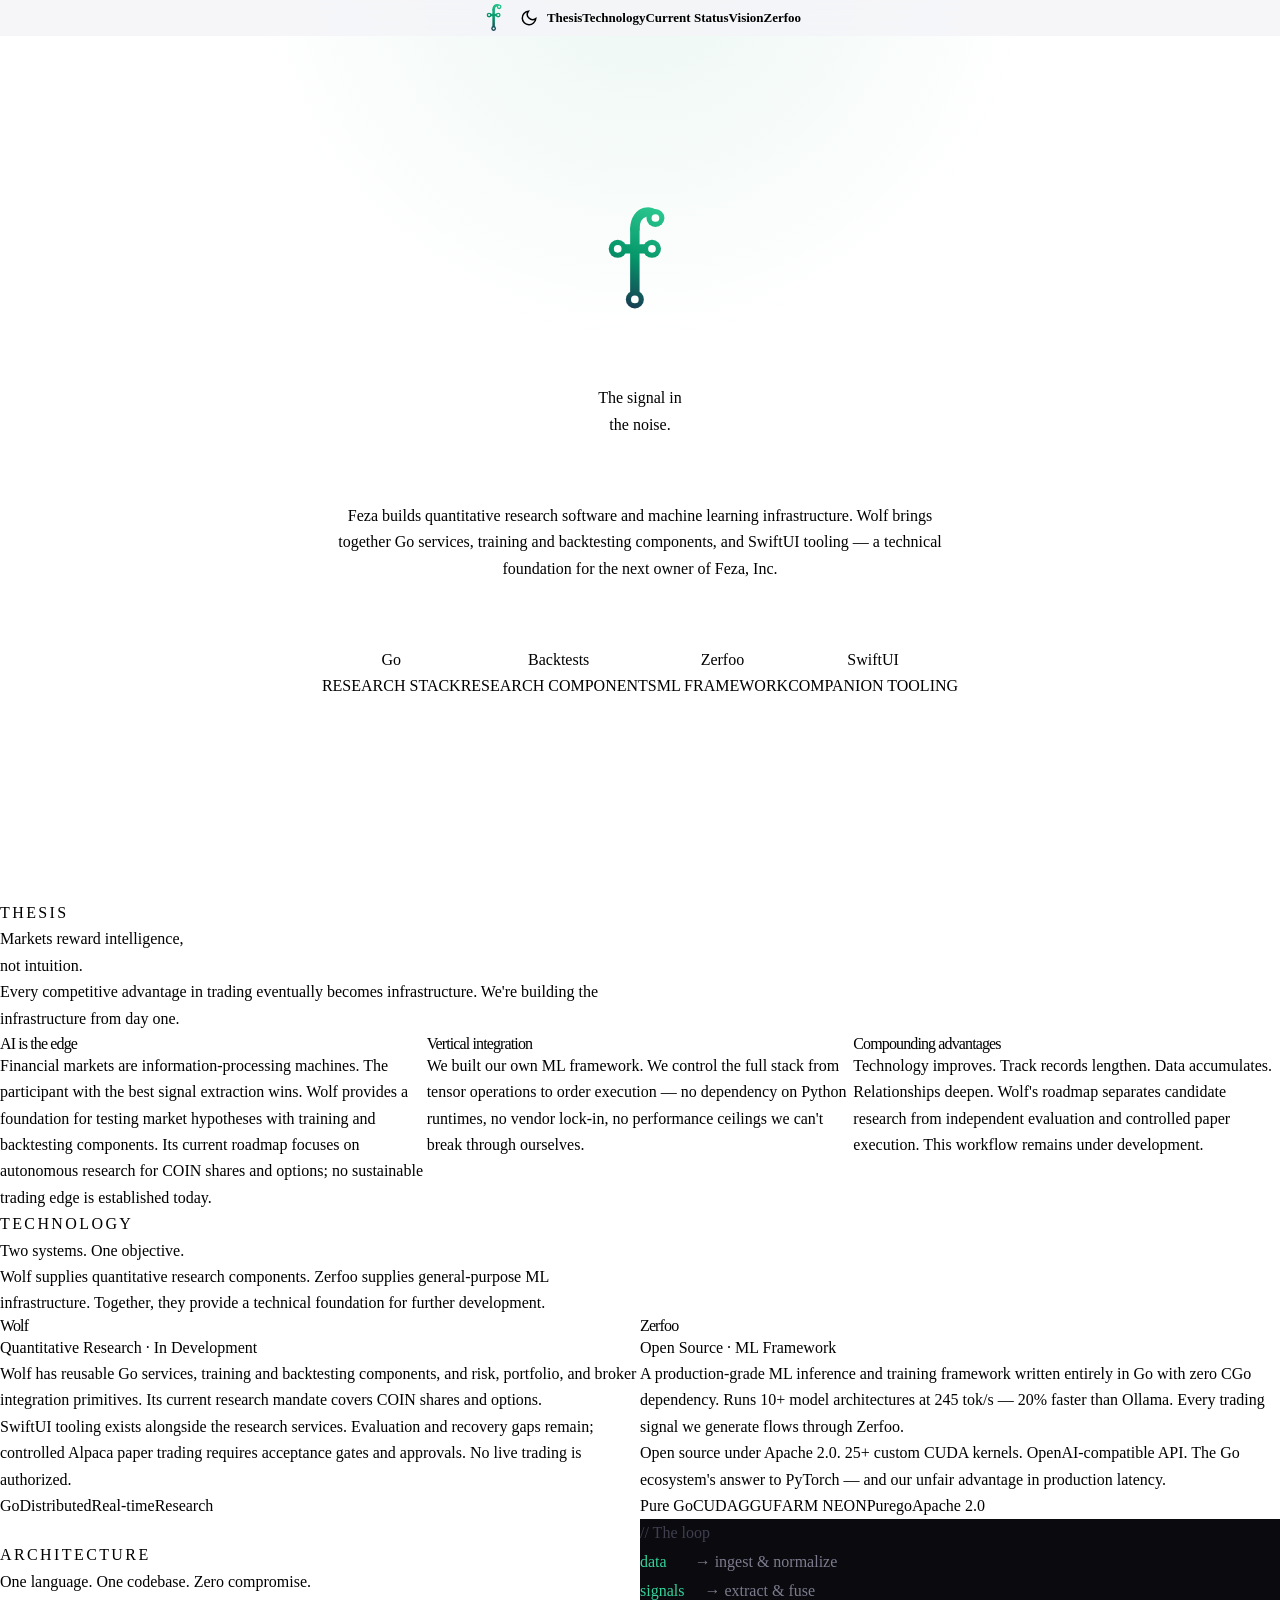
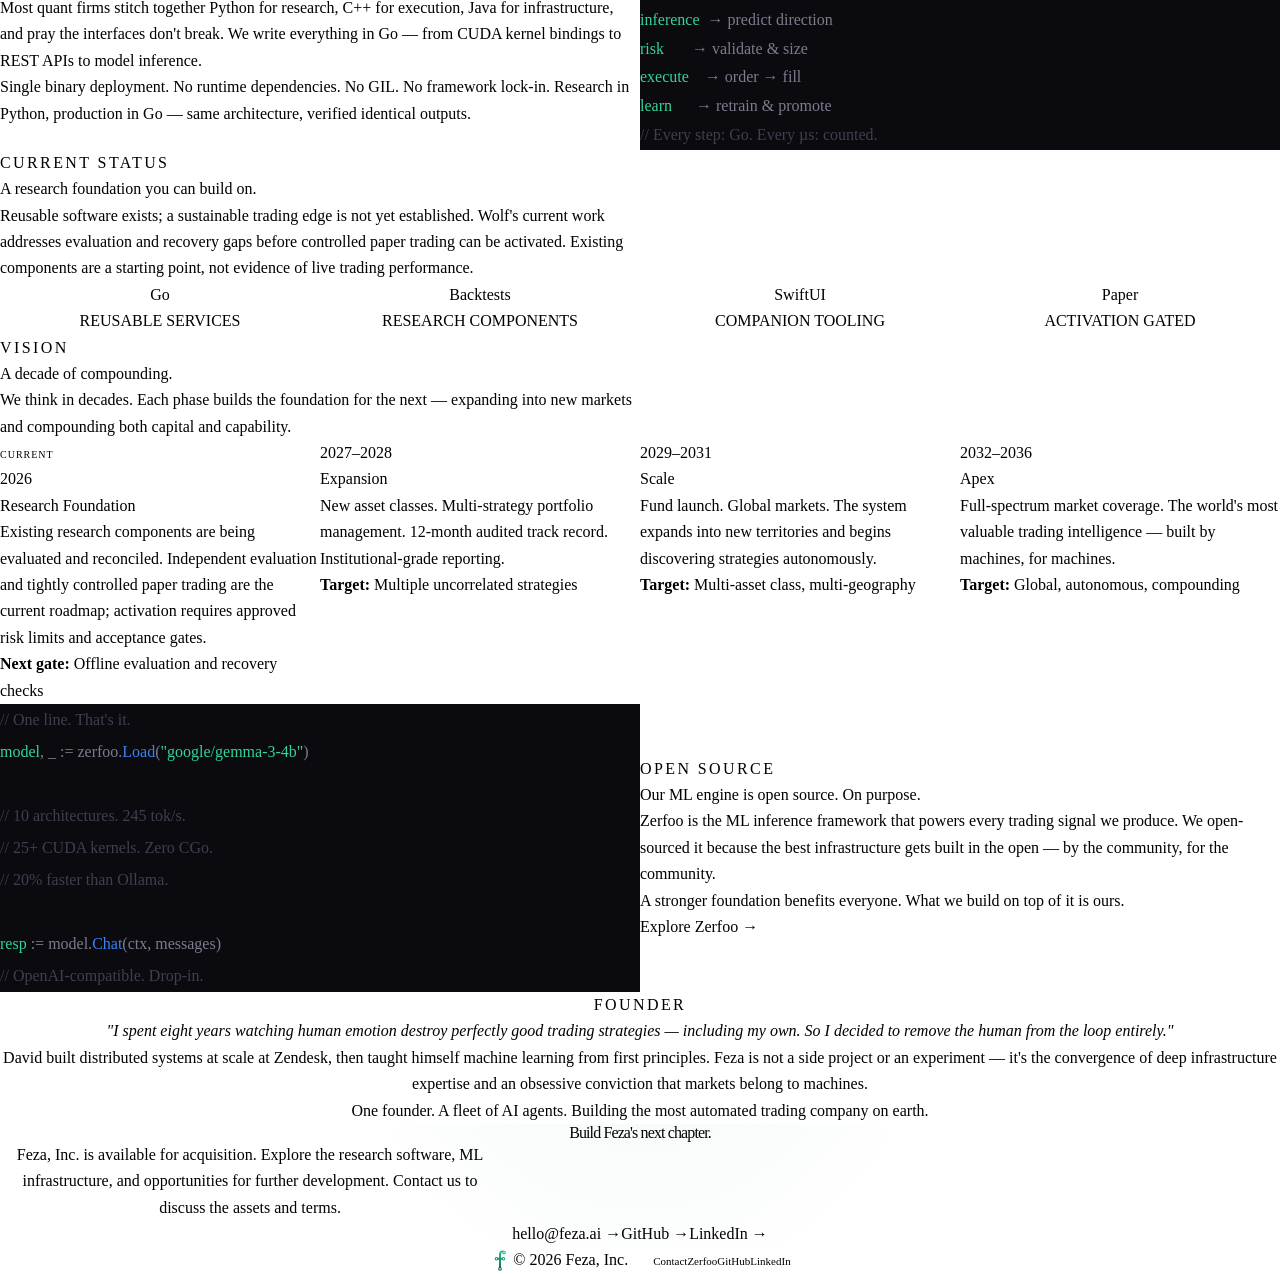
==== commit e93ccc11: "Replace invalid trading accuracy with documented Wolf capabilities" ====
--- a/index.html
+++ b/index.html
@@ -1,69 +1,1090 @@
 <!DOCTYPE html>
 <html lang="en">
+
 <head>
-  <meta charset="UTF-8">
-  <meta name="viewport" content="width=device-width, initial-scale=1">
-  <title>Feza, Inc. — An AI startup, ready for its next owner</title>
-  <meta name="description" content="Feza, Inc. is available for acquisition. Explore an existing AI and quantitative research software foundation, including Wolf and the open-source Zerfoo ML framework.">
-  <meta name="theme-color" content="#1649db">
-  <meta property="og:title" content="Acquire Feza, Inc.">
-  <meta property="og:description" content="An existing AI and quantitative research foundation. Build your next chapter on work already done.">
-  <meta property="og:type" content="website">
-  <link rel="icon" type="image/svg+xml" href="images/feza.svg">
-  <link rel="preconnect" href="https://fonts.googleapis.com">
-  <link rel="preconnect" href="https://fonts.gstatic.com" crossorigin>
-  <link href="https://fonts.googleapis.com/css2?family=Manrope:wght@400;500;600;700;800&display=swap" rel="stylesheet">
-  <link rel="stylesheet" href="design-system.css">
+    <meta charset="UTF-8">
+    <meta name="viewport" content="width=device-width, initial-scale=1.0">
+    <title>Feza — Autonomous Trading Intelligence</title>
+    <meta name="description" content="Feza develops Go-based quantitative research software and machine learning infrastructure. Feza, Inc. is available for acquisition.">
+    <link rel="icon" type="image/svg+xml" href="images/feza.svg">
+    <link rel="preconnect" href="https://fonts.googleapis.com">
+    <link rel="preconnect" href="https://fonts.gstatic.com" crossorigin>
+    <link href="https://fonts.googleapis.com/css2?family=Inter:wght@300;400;500;600;700&display=swap" rel="stylesheet">
+    <link rel="stylesheet" href="design-system.css">
+    <style>
+        :root {
+            --logo-url: url('images/feza.svg');
+        }
+
+        /* ---- Base ---- */
+        html { scroll-behavior: smooth; }
+
+        body {
+            margin: 0;
+            font-family: var(--font-sans);
+            background-color: var(--bg);
+            color: var(--text);
+            transition: background-color var(--duration-normal) var(--ease-default),
+                        color var(--duration-normal) var(--ease-default);
+        }
+
+        h1, h2, h3, h4 { font-weight: var(--weight-bold); }
+        p { line-height: var(--leading-relaxed); font-weight: var(--weight-light); max-width: var(--max-width-prose); }
+
+        a {
+            text-decoration: none;
+            transition: color var(--duration-normal) var(--ease-default),
+                        opacity var(--duration-normal) var(--ease-default);
+        }
+
+        /* ---- Navbar ---- */
+        .navbar {
+            position: fixed;
+            width: 100%;
+            top: 0;
+            z-index: 1000;
+            padding: var(--space-5) 0;
+            backdrop-filter: blur(12px);
+            border-bottom: 1px solid var(--border-subtle);
+        }
+
+        body.dark-mode .navbar { background-color: rgba(10, 10, 15, 0.8); }
+        body.light-mode .navbar { background-color: rgba(244, 244, 248, 0.8); }
+
+        .nav-content {
+            max-width: var(--max-width);
+            margin: 0 auto;
+            padding: 0 var(--space-8);
+            display: flex;
+            justify-content: space-between;
+            align-items: center;
+        }
+
+        .nav-logo {
+            display: flex;
+            align-items: center;
+            gap: var(--space-3);
+        }
+
+        .nav-logo img {
+            width: 32px;
+            height: 32px;
+        }
+
+        .nav-logo span {
+            font-size: var(--text-md);
+            font-weight: var(--weight-bold);
+            letter-spacing: var(--tracking-tight);
+            background: linear-gradient(135deg, var(--brand-noise), var(--brand-signal), var(--brand-clarity));
+            -webkit-background-clip: text;
+            -webkit-text-fill-color: transparent;
+            background-clip: text;
+        }
+
+        .nav-links {
+            display: flex;
+            gap: var(--space-8);
+            align-items: center;
+        }
+
+        .nav-links a {
+            color: var(--text-secondary);
+            font-size: var(--text-sm);
+            font-weight: var(--weight-medium);
+            letter-spacing: var(--tracking-normal);
+        }
+
+        .nav-links a:hover { color: var(--accent); }
+
+        /* ---- Hero ---- */
+        .hero {
+            min-height: 100vh;
+            display: flex;
+            flex-direction: column;
+            align-items: center;
+            justify-content: center;
+            text-align: center;
+            padding: var(--space-32) var(--space-8) var(--space-20);
+            position: relative;
+            overflow: hidden;
+        }
+
+        .hero::before {
+            content: '';
+            position: absolute;
+            top: -50%;
+            left: 50%;
+            transform: translateX(-50%);
+            width: 800px;
+            height: 800px;
+            background: radial-gradient(circle, rgba(5, 150, 105, 0.08) 0%, transparent 70%);
+            pointer-events: none;
+        }
+
+        .hero-logo {
+            width: 120px;
+            height: 120px;
+            margin-bottom: var(--space-10);
+            animation: fadeIn 1s ease-out;
+        }
+
+        .hero h1 {
+            font-size: var(--text-hero);
+            line-height: var(--leading-tight);
+            letter-spacing: var(--tracking-tight);
+            margin: 0 0 var(--space-8) 0;
+            max-width: 900px;
+            animation: fadeUp 1s ease-out 0.1s both;
+        }
+
+        .hero .subtitle {
+            font-size: clamp(1.1rem, 2.5vw, var(--text-md));
+            color: var(--text-secondary);
+            max-width: 640px;
+            margin: 0 auto var(--space-12);
+            animation: fadeUp 1s ease-out 0.2s both;
+        }
+
+        .hero-stats {
+            display: flex;
+            gap: var(--space-16);
+            margin-top: var(--space-12);
+            animation: fadeUp 1s ease-out 0.4s both;
+        }
+
+        .hero-stat {
+            text-align: center;
+        }
+
+        .hero-stat .value {
+            font-size: var(--text-2xl);
+            font-weight: var(--weight-bold);
+            color: var(--accent);
+            display: block;
+        }
+
+        .hero-stat .label {
+            font-size: var(--text-xs);
+            color: var(--text-secondary);
+            text-transform: uppercase;
+            letter-spacing: var(--tracking-wide);
+            margin-top: var(--space-1);
+        }
+
+        @keyframes fadeIn {
+            from { opacity: 0; }
+            to { opacity: 1; }
+        }
+
+        @keyframes fadeUp {
+            from { opacity: 0; transform: translateY(20px); }
+            to { opacity: 1; transform: translateY(0); }
+        }
+
+        /* ---- Sections ---- */
+        .section {
+            padding: var(--space-32) var(--space-8);
+        }
+
+        .section-inner {
+            max-width: var(--max-width);
+            margin: 0 auto;
+        }
+
+        .section-label {
+            font-size: var(--text-xs);
+            font-weight: var(--weight-medium);
+            text-transform: uppercase;
+            letter-spacing: 0.15em;
+            color: var(--accent);
+            margin-bottom: var(--space-4);
+        }
+
+        .section h2 {
+            font-size: clamp(2rem, 5vw, var(--text-4xl));
+            line-height: var(--leading-snug);
+            margin: 0 0 var(--space-6) 0;
+            letter-spacing: var(--tracking-tight);
+        }
+
+        .section .lead {
+            font-size: var(--text-md);
+            color: var(--text-secondary);
+            max-width: 640px;
+            margin: 0 0 var(--space-16) 0;
+        }
+
+        .section-no-top-pad { padding-top: 0; }
+
+        /* ---- Thesis Section ---- */
+        .thesis-grid {
+            display: grid;
+            grid-template-columns: repeat(3, 1fr);
+            gap: var(--space-8);
+        }
+
+        .thesis-card {
+            padding: var(--space-8);
+            border-radius: var(--radius-lg);
+            border: 1px solid var(--border-subtle);
+            background-color: var(--bg-surface);
+            transition: border-color var(--duration-normal) var(--ease-default),
+                        transform var(--duration-fast) var(--ease-out);
+        }
+
+        .thesis-card:hover {
+            border-color: var(--accent);
+            transform: translateY(-2px);
+        }
+
+        .thesis-card h3 {
+            font-size: var(--text-lg);
+            margin: 0 0 var(--space-4) 0;
+        }
+
+        .thesis-card p {
+            color: var(--text-secondary);
+            font-size: var(--text-sm);
+            margin: 0;
+        }
+
+        .thesis-card .card-accent {
+            width: 32px;
+            height: 3px;
+            background: linear-gradient(90deg, var(--brand-signal), var(--brand-clarity));
+            border-radius: var(--radius-full);
+            margin-bottom: var(--space-6);
+        }
+
+        /* ---- Split Layout ---- */
+        .split {
+            display: grid;
+            grid-template-columns: 1fr 1fr;
+            gap: var(--space-24);
+            align-items: center;
+        }
+
+        .split.reverse { direction: rtl; }
+        .split.reverse > * { direction: ltr; }
+
+        .split-text h2 {
+            font-size: clamp(1.8rem, 4vw, var(--text-3xl));
+            margin: 0 0 var(--space-6) 0;
+        }
+
+        .split-text p {
+            color: var(--text-secondary);
+            margin: 0 0 var(--space-8) 0;
+        }
+
+        .split-visual {
+            padding: var(--space-10);
+            border-radius: var(--radius-xl);
+            border: 1px solid var(--border-subtle);
+            background-color: var(--bg-surface);
+        }
+
+        /* Code blocks stay dark in both modes */
+        .code-block {
+            background-color: #0A0A0F;
+            border-color: #1C1C26;
+            --accent: #34D399;
+            --text-secondary: #7C7C8E;
+            --text-muted: #3F3F50;
+        }
+
+        body.light-mode .code-block {
+            background-color: #0A0A0F;
+            border-color: #1C1C26;
+        }
+
+        /* ---- Metric Row ---- */
+        .metric-row {
+            display: grid;
+            grid-template-columns: repeat(4, 1fr);
+            gap: var(--space-6);
+        }
+
+        .metric {
+            padding: var(--space-6);
+            border-radius: var(--radius-md);
+            border: 1px solid var(--border-subtle);
+            background-color: var(--bg-surface);
+            text-align: center;
+        }
+
+        .metric .value {
+            font-size: var(--text-2xl);
+            font-weight: var(--weight-bold);
+            color: var(--accent);
+        }
+
+        .metric .label {
+            font-size: var(--text-xs);
+            color: var(--text-secondary);
+            text-transform: uppercase;
+            letter-spacing: var(--tracking-wide);
+            margin-top: var(--space-2);
+        }
+
+        /* ---- Performance Table ---- */
+        .perf-table {
+            width: 100%;
+            border-collapse: collapse;
+            font-size: var(--text-sm);
+        }
+
+        .perf-table th {
+            text-align: left;
+            font-weight: var(--weight-medium);
+            font-size: var(--text-xs);
+            text-transform: uppercase;
+            letter-spacing: var(--tracking-wide);
+            color: var(--text-secondary);
+            padding: var(--space-4) var(--space-4);
+            border-bottom: 1px solid var(--border);
+        }
+
+        .perf-table td {
+            padding: var(--space-4) var(--space-4);
+            border-bottom: 1px solid var(--border-subtle);
+        }
+
+        .perf-table .positive { color: var(--accent); font-weight: var(--weight-medium); }
+
+        /* ---- Stack Section ---- */
+        .stack-grid {
+            display: grid;
+            grid-template-columns: repeat(2, 1fr);
+            gap: var(--space-8);
+        }
+
+        .stack-card {
+            padding: var(--space-8);
+            border-radius: var(--radius-lg);
+            border: 1px solid var(--border-subtle);
+            background-color: var(--bg-surface);
+        }
+
+        .stack-card h3 {
+            font-size: var(--text-lg);
+            margin: 0 0 var(--space-3) 0;
+        }
+
+        .stack-card .subtitle {
+            font-size: var(--text-sm);
+            color: var(--accent);
+            font-weight: var(--weight-medium);
+            margin: 0 0 var(--space-6) 0;
+        }
+
+        .stack-card p {
+            color: var(--text-secondary);
+            font-size: var(--text-sm);
+            margin: 0 0 var(--space-6) 0;
+        }
+
+        .stack-card .tech-tags {
+            display: flex;
+            flex-wrap: wrap;
+            gap: var(--space-2);
+        }
+
+        .tech-tag {
+            font-size: var(--text-xs);
+            padding: var(--space-1) var(--space-3);
+            border-radius: var(--radius-full);
+            background-color: var(--accent-subtle);
+            color: var(--accent);
+            font-weight: var(--weight-medium);
+        }
+
+        /* ---- Roadmap ---- */
+        .roadmap {
+            display: grid;
+            grid-template-columns: repeat(4, 1fr);
+            gap: var(--space-6);
+        }
+
+        .roadmap-phase {
+            padding: var(--space-6) var(--space-6) var(--space-8);
+            border-radius: var(--radius-lg);
+            border: 1px solid var(--border-subtle);
+            background-color: var(--bg-surface);
+            position: relative;
+        }
+
+        .roadmap-phase.active {
+            border-color: var(--accent);
+            box-shadow: var(--shadow-glow);
+        }
+
+        .roadmap-phase .year {
+            font-size: var(--text-xs);
+            font-weight: var(--weight-medium);
+            text-transform: uppercase;
+            letter-spacing: var(--tracking-wide);
+            color: var(--accent);
+            margin-bottom: var(--space-3);
+        }
+
+        .roadmap-phase h4 {
+            font-size: var(--text-base);
+            margin: 0 0 var(--space-3) 0;
+        }
+
+        .roadmap-phase p {
+            font-size: var(--text-xs);
+            color: var(--text-secondary);
+            margin: 0 0 var(--space-4) 0;
+            line-height: var(--leading-normal);
+        }
+
+        .roadmap-phase .target {
+            font-size: var(--text-xs);
+            color: var(--text-muted);
+        }
+
+        .roadmap-phase .target strong {
+            color: var(--text-secondary);
+        }
+
+        .active-badge {
+            display: inline-block;
+            font-size: 0.625rem;
+            font-weight: var(--weight-medium);
+            text-transform: uppercase;
+            letter-spacing: 0.1em;
+            padding: var(--space-1) var(--space-2);
+            border-radius: var(--radius-full);
+            background-color: var(--accent-subtle);
+            color: var(--accent);
+            margin-bottom: var(--space-3);
+        }
+
+        /* ---- Founder ---- */
+        .founder-section {
+            background-color: var(--bg-surface);
+        }
+
+        .founder-inner {
+            max-width: var(--max-width-narrow);
+            margin: 0 auto;
+            text-align: center;
+        }
+
+        .founder-inner p {
+            max-width: none;
+            color: var(--text-secondary);
+            font-size: var(--text-md);
+            line-height: var(--leading-relaxed);
+        }
+
+        .founder-inner blockquote {
+            margin: var(--space-10) 0;
+            padding: 0;
+            border: none;
+            font-size: var(--text-xl);
+            font-weight: var(--weight-light);
+            line-height: var(--leading-snug);
+            color: var(--text);
+            font-style: italic;
+        }
+
+        /* ---- CTA Banner ---- */
+        .cta-banner {
+            text-align: center;
+            padding: var(--space-24) var(--space-8);
+            position: relative;
+            overflow: hidden;
+        }
+
+        .cta-banner::before {
+            content: '';
+            position: absolute;
+            bottom: -40%;
+            left: 50%;
+            transform: translateX(-50%);
+            width: 600px;
+            height: 600px;
+            background: radial-gradient(circle, rgba(5, 150, 105, 0.06) 0%, transparent 70%);
+            pointer-events: none;
+        }
+
+        .cta-banner h2 {
+            font-size: clamp(2rem, 5vw, var(--text-3xl));
+            margin: 0 0 var(--space-6) 0;
+        }
+
+        .cta-banner p {
+            color: var(--text-secondary);
+            max-width: 500px;
+            margin: 0 auto var(--space-10);
+        }
+
+        .cta-links {
+            display: flex;
+            justify-content: center;
+            gap: var(--space-8);
+        }
+
+        .cta-link {
+            color: var(--accent);
+            font-weight: var(--weight-medium);
+            font-size: var(--text-base);
+            display: flex;
+            align-items: center;
+            gap: var(--space-2);
+        }
+
+        .cta-link:hover { opacity: 0.8; }
+
+        /* ---- Footer ---- */
+        footer {
+            padding: var(--space-16) var(--space-8);
+            border-top: 1px solid var(--border-subtle);
+        }
+
+        .footer-inner {
+            max-width: var(--max-width);
+            margin: 0 auto;
+            display: flex;
+            justify-content: space-between;
+            align-items: center;
+        }
+
+        .footer-left {
+            display: flex;
+            align-items: center;
+            gap: var(--space-3);
+        }
+
+        .footer-left img { width: 24px; height: 24px; }
+
+        .footer-left span {
+            font-size: var(--text-sm);
+            color: var(--text-secondary);
+        }
+
+        .footer-right {
+            display: flex;
+            gap: var(--space-8);
+        }
+
+        .footer-right a {
+            font-size: var(--text-sm);
+            color: var(--text-secondary);
+        }
+
+        .footer-right a:hover { color: var(--accent); }
+
+        /* ---- Mobile Nav Toggle ---- */
+        .nav-toggle {
+            display: none;
+            background: none;
+            border: none;
+            cursor: pointer;
+            padding: var(--space-2);
+            color: var(--text);
+        }
+
+        .nav-toggle svg {
+            width: 24px;
+            height: 24px;
+            stroke: currentColor;
+            fill: none;
+            stroke-width: 2;
+            stroke-linecap: round;
+        }
+
+        .theme-toggle {
+            background: none;
+            border: 1px solid var(--border-subtle);
+            border-radius: var(--radius-full);
+            cursor: pointer;
+            padding: var(--space-2);
+            color: var(--text-secondary);
+            display: flex;
+            align-items: center;
+            justify-content: center;
+            width: 36px;
+            height: 36px;
+            transition: color var(--duration-normal) var(--ease-default),
+                        border-color var(--duration-normal) var(--ease-default);
+        }
+
+        .theme-toggle:hover {
+            color: var(--accent);
+            border-color: var(--accent);
+        }
+
+        .theme-toggle svg {
+            width: 18px;
+            height: 18px;
+            stroke: currentColor;
+            fill: none;
+            stroke-width: 2;
+        }
+
+        .theme-toggle .icon-moon { display: none; }
+        .theme-toggle .icon-sun { display: block; }
+        body.light-mode .theme-toggle .icon-moon { display: block; }
+        body.light-mode .theme-toggle .icon-sun { display: none; }
+
+        .nav-links.open {
+            display: flex;
+        }
+
+        /* ---- Responsive ---- */
+        @media (max-width: 1024px) {
+            .thesis-grid { grid-template-columns: repeat(2, 1fr); }
+            .roadmap { grid-template-columns: repeat(2, 1fr); }
+            .metric-row { grid-template-columns: repeat(2, 1fr); }
+        }
+
+        @media (max-width: 768px) {
+            /* Nav: hamburger menu */
+            .nav-toggle { display: block; }
+            .nav-content { padding: 0 var(--space-6); }
+            .nav-links {
+                display: none;
+                position: absolute;
+                top: 100%;
+                left: 0;
+                right: 0;
+                flex-direction: column;
+                padding: var(--space-6);
+                gap: var(--space-6);
+                border-bottom: 1px solid var(--border-subtle);
+            }
+            body.dark-mode .nav-links { background-color: rgba(10, 10, 15, 0.95); }
+            body.light-mode .nav-links { background-color: rgba(244, 244, 248, 0.95); }
+            .nav-links a { font-size: var(--text-base); }
+
+            /* Hero */
+            .hero {
+                padding: var(--space-24) var(--space-6) var(--space-16);
+                min-height: auto;
+            }
+            .hero-logo { width: 80px; height: 80px; }
+            .hero h1 { margin-bottom: var(--space-6); }
+            .hero .subtitle { margin-bottom: var(--space-8); }
+            .hero-stats {
+                display: grid;
+                grid-template-columns: repeat(2, 1fr);
+                gap: var(--space-6);
+                margin-top: var(--space-8);
+                width: 100%;
+                max-width: 320px;
+            }
+
+            /* Sections */
+            .section { padding: var(--space-20) var(--space-6); }
+            .section h2 br { display: none; }
+            .section .lead { margin-bottom: var(--space-10); }
+
+            /* Grids → single column */
+            .thesis-grid { grid-template-columns: 1fr; gap: var(--space-6); }
+            .thesis-card { padding: var(--space-6); }
+            .stack-grid { grid-template-columns: 1fr; gap: var(--space-6); }
+            .stack-card { padding: var(--space-6); }
+
+            /* Split layouts → stacked */
+            .split { grid-template-columns: 1fr; gap: var(--space-8); }
+            .split.reverse { direction: ltr; }
+            .split-visual { padding: var(--space-6); overflow-x: auto; }
+
+            /* Code blocks: scrollable on overflow */
+            .code-block { overflow-x: auto; -webkit-overflow-scrolling: touch; }
+            .code-block > div { min-width: 280px; }
+
+            /* Metrics */
+            .metric-row { grid-template-columns: repeat(2, 1fr); gap: var(--space-4); }
+            .metric { padding: var(--space-4); }
+
+            /* Roadmap → stacked */
+            .roadmap { grid-template-columns: 1fr; gap: var(--space-4); }
+
+            /* Founder */
+            .founder-inner blockquote {
+                font-size: var(--text-lg);
+                margin: var(--space-6) 0;
+            }
+            .founder-inner p { font-size: var(--text-base); }
+
+            /* CTA */
+            .cta-banner { padding: var(--space-16) var(--space-6); }
+            .cta-links { flex-direction: column; align-items: center; gap: var(--space-6); }
+
+            /* Footer */
+            .footer-inner {
+                flex-direction: column;
+                gap: var(--space-6);
+                text-align: center;
+            }
+            .footer-right { flex-wrap: wrap; justify-content: center; gap: var(--space-6); }
+        }
+
+        @media (max-width: 380px) {
+            .hero-stats { grid-template-columns: 1fr; max-width: 200px; }
+            .metric-row { grid-template-columns: 1fr; }
+        }
+    </style>
 </head>
-<body>
-<a class="skip-link" href="#main">Skip to content</a>
-<header class="site-header wrap">
-  <a class="brand" href="#" aria-label="Feza home"><img src="images/feza.svg" width="40" height="40" alt=""><span>feza<span class="brand-dot">.</span></span></a>
-  <nav aria-label="Main navigation"><a href="#technology">The technology</a><a href="#opportunity">The opportunity</a><a class="nav-contact" href="#contact">Discuss acquisition <span aria-hidden="true">↗</span></a></nav>
-</header>
-<main id="main">
-  <section class="hero wrap" aria-labelledby="hero-title">
-    <div class="hero-copy">
-      <p class="availability"><span aria-hidden="true"></span> Feza, Inc. is available for acquisition</p>
-      <h1 id="hero-title">Your next startup.<br>Already started.</h1>
-      <p class="hero-description">Take the next step with an existing AI and quantitative research foundation. Software, infrastructure, and a brand to build on. A new chapter for Feza, led by you.</p>
-      <div class="actions"><a class="button primary" href="#contact">Let’s talk acquisition <span aria-hidden="true">↗</span></a><a class="text-link" href="#technology">Explore what’s built <span aria-hidden="true">↓</span></a></div>
-      <p class="hero-note">For founders, technical teams, and strategic buyers.</p>
-    </div>
-    <div class="platform" aria-label="Feza technology overview">
-      <div class="platform-top"><span>Inside Feza</span><img src="images/feza.svg" alt="" width="32" height="32"></div>
-      <div class="platform-product"><span class="product-mark" aria-hidden="true">W</span><div><h2>Wolf</h2><p>Quantitative research &amp; trading software</p></div></div>
-      <div class="platform-flow"><span>Research</span><span aria-hidden="true">→</span><span>Evaluate</span><span aria-hidden="true">→</span><span>Paper trade</span></div>
-      <div class="platform-connector"><span>Built on a Go software foundation</span></div>
-      <div class="platform-product"><span class="product-mark zerfoo" aria-hidden="true">Z</span><div><h2>Zerfoo</h2><p>ML inference, training &amp; serving</p></div></div>
-      <div class="platform-bottom"><span>Existing code. Documented direction.</span><span aria-hidden="true">↗</span></div>
-      <p class="diagram-note">Technology overview. Wolf’s autonomous workflow remains under development.</p>
-    </div>
-  </section>
-  <div class="foundation-strip"><div class="wrap strip-inner"><p>A foundation you can inspect.</p><span>Go services</span><span>ML infrastructure</span><span>Research tooling</span><span>Feza brand</span></div></div>
-  <section class="section wrap" id="technology" aria-labelledby="technology-title">
-    <div class="section-intro"><h2 id="technology-title">Real engineering.<br>A head start you can see.</h2><p>Feza brings together financial research software and general-purpose machine learning infrastructure. Explore the code, understand the current state, and decide where to take it.</p></div>
-    <article class="product wolf">
-      <div class="product-heading"><p class="product-category">Quantitative research</p><h3>Wolf</h3><p>A software foundation for researching market strategies and evaluating them before capital is at risk.</p></div>
-      <div class="product-detail"><h4>What exists</h4><p>Reusable Go services, training and backtesting components, risk and portfolio primitives, broker integration code, and SwiftUI tooling.</p><h4>Where it’s going</h4><p>The current roadmap focuses on autonomous research for COIN shares and options, independent evaluation, and controlled Alpaca paper trading.</p><div class="status"><strong>Research &amp; development</strong><p>No sustainable trading edge is established. Evaluation and recovery gaps remain; paper activation is gated, and live trading is not authorized.</p></div></div>
-    </article>
-    <article class="product zerfoo-product">
-      <div class="product-heading"><p class="product-category">Machine learning infrastructure</p><h3>Zerfoo</h3><p>A Go ML framework for embedding model inference, training, and serving in applications.</p><a class="text-link" href="https://github.com/zerfoo/zerfoo" target="_blank" rel="noopener noreferrer">Inspect the public repository <span aria-hidden="true">↗</span></a></div>
-      <div class="product-detail"><h4>What exists</h4><p>GGUF model loading, GPU acceleration, an OpenAI-compatible serving API, and built-in tabular ML and time-series forecasting.</p><h4>A broader starting point</h4><p>General-purpose ML infrastructure gives a buyer room to explore applications beyond trading, from embedded AI to tools for Go developers.</p><div class="status"><strong>Open source · Apache 2.0</strong><p>The public code is available under its existing license. Any company-owned rights, repositories, or related assets included in a sale must be agreed during diligence.</p></div></div>
-    </article>
-  </section>
-  <section class="opportunity" id="opportunity" aria-labelledby="opportunity-title"><div class="wrap">
-    <div class="section-intro"><h2 id="opportunity-title">Start with a foundation.<br>Make the business yours.</h2><p>The opportunity is to acquire Feza, Inc. and build the next chapter around existing technical work. Bring the commercial focus, validation, and execution to turn that foundation into your business.</p></div>
-    <div class="buyer-paths"><article><span class="path-icon" aria-hidden="true">↗</span><h3>Launch your own venture</h3><p>Give your startup a starting point in AI infrastructure or quantitative research, with an existing identity and code to evaluate.</p></article><article><span class="path-icon" aria-hidden="true">⊕</span><h3>Extend your technology</h3><p>Assess how the research components and Go ML stack could fit your existing product or engineering roadmap.</p></article><article><span class="path-icon" aria-hidden="true">⌘</span><h3>Lead the next chapter</h3><p>For a technical operator who wants to own the direction: choose the market, shape the product, and build toward customers.</p></article></div>
-  </div></section>
-  <section class="section wrap diligence" aria-labelledby="diligence-title"><div><h2 id="diligence-title">A clear conversation.<br>An informed decision.</h2><p>Get to know the technology first. Then discuss the company, the assets, and a transaction that fits your goals.</p></div><div class="questions">
-    <details open><summary>What is being offered?</summary><p>Feza, Inc. is available for acquisition. The exact transaction structure and included assets will be agreed with the buyer. Company records, ownership, IP rights, and third-party obligations should be reviewed during diligence.</p></details>
-    <details><summary>Is this a proven trading business?</summary><p>Wolf is a research and development project. No sustainable trading edge or verified live trading track record is established.</p></details>
-    <details><summary>How does Zerfoo fit into the sale?</summary><p>Zerfoo is an open-source framework licensed under Apache 2.0. Its existing public license remains relevant to any buyer. Inclusion of company-owned IP or other related assets is a diligence and transaction-scope question.</p></details>
-    <details><summary>What are the price and handover terms?</summary><p>Pricing, transaction scope, and any transition support are open for discussion. Share your interest and intended use so we can start a focused conversation.</p></details>
-  </div></section>
-  <section class="contact wrap" id="contact" aria-labelledby="contact-title"><div><p class="contact-label">Feza’s next chapter</p><h2 id="contact-title">Build it from here.</h2><p>Interested in acquiring Feza? Introduce yourself, tell us what you want to build, and let’s explore the fit.</p><a class="button contact-button" href="mailto:hello@feza.ai?subject=Feza%20acquisition%20inquiry&amp;body=Hello%2C%0A%0AI%E2%80%99m%20interested%20in%20acquiring%20Feza%2C%20Inc.%0A%0AAbout%20me%20%2F%20our%20company%3A%0AWhat%20we%20want%20to%20build%3A%0APreferred%20timeline%3A%0A%0AThank%20you">Discuss acquisition <span aria-hidden="true">↗</span></a><a class="contact-email" href="mailto:hello@feza.ai">hello@feza.ai</a></div><div class="contact-symbol" aria-hidden="true">f.</div></section>
-</main>
-<footer class="wrap"><a class="brand" href="#" aria-label="Feza home"><img src="images/feza.svg" alt="" width="30" height="30"><span>feza.</span></a><p>© 2026 Feza, Inc.</p><div><a href="https://github.com/zerfoo/zerfoo" target="_blank" rel="noopener noreferrer">Zerfoo on GitHub</a><a href="https://www.linkedin.com/company/feza-inc" target="_blank" rel="noopener noreferrer">LinkedIn</a></div></footer>
+
+<body class="dark-mode">
+
+    <!-- Navbar -->
+    <nav class="navbar">
+        <div class="nav-content">
+            <a href="/" class="nav-logo">
+                <img src="images/feza.svg" alt="Feza">
+            </a>
+            <div style="display: flex; align-items: center; gap: var(--space-3);">
+                <button class="theme-toggle" aria-label="Toggle theme">
+                    <svg class="icon-sun" viewBox="0 0 24 24"><circle cx="12" cy="12" r="5"/><line x1="12" y1="1" x2="12" y2="3"/><line x1="12" y1="21" x2="12" y2="23"/><line x1="4.22" y1="4.22" x2="5.64" y2="5.64"/><line x1="18.36" y1="18.36" x2="19.78" y2="19.78"/><line x1="1" y1="12" x2="3" y2="12"/><line x1="21" y1="12" x2="23" y2="12"/><line x1="4.22" y1="19.78" x2="5.64" y2="18.36"/><line x1="18.36" y1="5.64" x2="19.78" y2="4.22"/></svg>
+                    <svg class="icon-moon" viewBox="0 0 24 24"><path d="M21 12.79A9 9 0 1 1 11.21 3 7 7 0 0 0 21 12.79z"/></svg>
+                </button>
+                <button class="nav-toggle" aria-label="Toggle menu">
+                    <svg viewBox="0 0 24 24"><line x1="3" y1="6" x2="21" y2="6"/><line x1="3" y1="12" x2="21" y2="12"/><line x1="3" y1="18" x2="21" y2="18"/></svg>
+                </button>
+            </div>
+            <div class="nav-links" id="nav-links">
+                <a href="#thesis">Thesis</a>
+                <a href="#technology">Technology</a>
+                <a href="#performance">Current Status</a>
+                <a href="#roadmap">Vision</a>
+                <a href="https://zerfoo.feza.ai" target="_blank" rel="noopener">Zerfoo</a>
+            </div>
+        </div>
+    </nav>
+
+    <!-- Hero -->
+    <header class="hero">
+        <img src="images/feza.svg" alt="Feza" class="hero-logo">
+        <h1>The signal in<br>the noise.</h1>
+        <p class="subtitle">Feza builds quantitative research software and machine learning infrastructure. Wolf brings together Go services, training and backtesting components, and SwiftUI tooling &mdash; a technical foundation for the next owner of Feza, Inc.</p>
+        <div class="hero-stats">
+            <div class="hero-stat">
+                <span class="value">Go</span>
+                <span class="label">Research Stack</span>
+            </div>
+            <div class="hero-stat">
+                <span class="value">Backtests</span>
+                <span class="label">Research Components</span>
+            </div>
+            <div class="hero-stat">
+                <span class="value">Zerfoo</span>
+                <span class="label">ML Framework</span>
+            </div>
+            <div class="hero-stat">
+                <span class="value">SwiftUI</span>
+                <span class="label">Companion Tooling</span>
+            </div>
+        </div>
+    </header>
+
+    <main>
+
+        <!-- Thesis -->
+        <section id="thesis" class="section">
+            <div class="section-inner">
+                <div class="section-label">Thesis</div>
+                <h2>Markets reward intelligence,<br>not intuition.</h2>
+                <p class="lead">Every competitive advantage in trading eventually becomes infrastructure. We're building the infrastructure from day one.</p>
+
+                <div class="thesis-grid">
+                    <div class="thesis-card">
+                        <div class="card-accent"></div>
+                        <h3>AI is the edge</h3>
+                        <p>Financial markets are information-processing machines. The participant with the best signal extraction wins. Wolf provides a foundation for testing market hypotheses with training and backtesting components. Its current roadmap focuses on autonomous research for COIN shares and options; no sustainable trading edge is established today.</p>
+                    </div>
+                    <div class="thesis-card">
+                        <div class="card-accent"></div>
+                        <h3>Vertical integration</h3>
+                        <p>We built our own ML framework. We control the full stack from tensor operations to order execution &mdash; no dependency on Python runtimes, no vendor lock-in, no performance ceilings we can't break through ourselves.</p>
+                    </div>
+                    <div class="thesis-card">
+                        <div class="card-accent"></div>
+                        <h3>Compounding advantages</h3>
+                        <p>Technology improves. Track records lengthen. Data accumulates. Relationships deepen. Wolf's roadmap separates candidate research from independent evaluation and controlled paper execution. This workflow remains under development.</p>
+                    </div>
+                </div>
+            </div>
+        </section>
+
+        <!-- Technology: Wolf -->
+        <section id="technology" class="section">
+            <div class="section-inner">
+                <div class="section-label">Technology</div>
+                <h2>Two systems. One objective.</h2>
+                <p class="lead">Wolf supplies quantitative research components. Zerfoo supplies general-purpose ML infrastructure. Together, they provide a technical foundation for further development.</p>
+
+                <div class="stack-grid">
+                    <div class="stack-card">
+                        <h3>Wolf</h3>
+                        <div class="subtitle">Quantitative Research &middot; In Development</div>
+                        <p>Wolf has reusable Go services, training and backtesting components, and risk, portfolio, and broker integration primitives. Its current research mandate covers COIN shares and options.</p>
+                        <p>SwiftUI tooling exists alongside the research services. Evaluation and recovery gaps remain; controlled Alpaca paper trading requires acceptance gates and approvals. No live trading is authorized.</p>
+                        <div class="tech-tags">
+                            <span class="tech-tag">Go</span>
+                            <span class="tech-tag">Distributed</span>
+                            <span class="tech-tag">Real-time</span>
+                            <span class="tech-tag">Research</span>
+                        </div>
+                    </div>
+                    <div class="stack-card">
+                        <h3>Zerfoo</h3>
+                        <div class="subtitle">Open Source &middot; ML Framework</div>
+                        <p>A production-grade ML inference and training framework written entirely in Go with zero CGo dependency. Runs 10+ model architectures at 245 tok/s &mdash; 20% faster than Ollama. Every trading signal we generate flows through Zerfoo.</p>
+                        <p>Open source under Apache 2.0. 25+ custom CUDA kernels. OpenAI-compatible API. The Go ecosystem's answer to PyTorch &mdash; and our unfair advantage in production latency.</p>
+                        <div class="tech-tags">
+                            <span class="tech-tag">Pure Go</span>
+                            <span class="tech-tag">CUDA</span>
+                            <span class="tech-tag">GGUF</span>
+                            <span class="tech-tag">ARM NEON</span>
+                            <span class="tech-tag">Purego</span>
+                            <span class="tech-tag">Apache 2.0</span>
+                        </div>
+                    </div>
+                </div>
+            </div>
+        </section>
+
+        <!-- Architecture -->
+        <section class="section section-no-top-pad">
+            <div class="section-inner">
+                <div class="split">
+                    <div class="split-text">
+                        <div class="section-label">Architecture</div>
+                        <h2>One language. One codebase. Zero compromise.</h2>
+                        <p>Most quant firms stitch together Python for research, C++ for execution, Java for infrastructure, and pray the interfaces don't break. We write everything in Go &mdash; from CUDA kernel bindings to REST APIs to model inference.</p>
+                        <p>Single binary deployment. No runtime dependencies. No GIL. No framework lock-in. Research in Python, production in Go &mdash; same architecture, verified identical outputs.</p>
+                    </div>
+                    <div class="split-visual code-block">
+                        <div style="font-family: var(--font-mono); font-size: var(--text-xs); color: var(--text-secondary); line-height: 1.8;">
+                            <div style="color: var(--text-muted); margin-bottom: var(--space-4);">// The loop</div>
+                            <div><span style="color: var(--accent);">data</span> &nbsp;&nbsp;&nbsp;&nbsp;&nbsp;&nbsp;&rarr; ingest &amp; normalize</div>
+                            <div><span style="color: var(--accent);">signals</span> &nbsp;&nbsp;&nbsp;&nbsp;&rarr; extract &amp; fuse</div>
+                            <div><span style="color: var(--accent);">inference</span> &nbsp;&rarr; predict direction</div>
+                            <div><span style="color: var(--accent);">risk</span> &nbsp;&nbsp;&nbsp;&nbsp;&nbsp;&nbsp;&rarr; validate &amp; size</div>
+                            <div><span style="color: var(--accent);">execute</span> &nbsp;&nbsp;&nbsp;&rarr; order &rarr; fill</div>
+                            <div><span style="color: var(--accent);">learn</span> &nbsp;&nbsp;&nbsp;&nbsp;&nbsp;&rarr; retrain &amp; promote</div>
+                            <div style="color: var(--text-muted); margin-top: var(--space-4);">// Every step: Go. Every µs: counted.</div>
+                        </div>
+                    </div>
+                </div>
+            </div>
+        </section>
+
+        <!-- Performance -->
+        <section id="performance" class="section">
+            <div class="section-inner">
+                <div class="section-label">Current Status</div>
+                <h2>A research foundation you can build on.</h2>
+                <p class="lead">Reusable software exists; a sustainable trading edge is not yet established. Wolf's current work addresses evaluation and recovery gaps before controlled paper trading can be activated. Existing components are a starting point, not evidence of live trading performance.</p>
+
+                <div class="metric-row">
+                    <div class="metric">
+                        <div class="value">Go</div>
+                        <div class="label">Reusable Services</div>
+                    </div>
+                    <div class="metric">
+                        <div class="value">Backtests</div>
+                        <div class="label">Research Components</div>
+                    </div>
+                    <div class="metric">
+                        <div class="value">SwiftUI</div>
+                        <div class="label">Companion Tooling</div>
+                    </div>
+                    <div class="metric">
+                        <div class="value">Paper</div>
+                        <div class="label">Activation Gated</div>
+                    </div>
+                </div>
+            </div>
+        </section>
+
+        <!-- Roadmap -->
+        <section id="roadmap" class="section">
+            <div class="section-inner">
+                <div class="section-label">Vision</div>
+                <h2>A decade of compounding.</h2>
+                <p class="lead">We think in decades. Each phase builds the foundation for the next &mdash; expanding into new markets and compounding both capital and capability.</p>
+
+                <div class="roadmap">
+                    <div class="roadmap-phase active">
+                        <span class="active-badge">Current</span>
+                        <div class="year">2026</div>
+                        <h4>Research Foundation</h4>
+                        <p>Existing research components are being evaluated and reconciled. Independent evaluation and tightly controlled paper trading are the current roadmap; activation requires approved risk limits and acceptance gates.</p>
+                        <div class="target"><strong>Next gate:</strong> Offline evaluation and recovery checks</div>
+                    </div>
+                    <div class="roadmap-phase">
+                        <div class="year">2027&ndash;2028</div>
+                        <h4>Expansion</h4>
+                        <p>New asset classes. Multi-strategy portfolio management. 12-month audited track record. Institutional-grade reporting.</p>
+                        <div class="target"><strong>Target:</strong> Multiple uncorrelated strategies</div>
+                    </div>
+                    <div class="roadmap-phase">
+                        <div class="year">2029&ndash;2031</div>
+                        <h4>Scale</h4>
+                        <p>Fund launch. Global markets. The system expands into new territories and begins discovering strategies autonomously.</p>
+                        <div class="target"><strong>Target:</strong> Multi-asset class, multi-geography</div>
+                    </div>
+                    <div class="roadmap-phase">
+                        <div class="year">2032&ndash;2036</div>
+                        <h4>Apex</h4>
+                        <p>Full-spectrum market coverage. The world's most valuable trading intelligence &mdash; built by machines, for machines.</p>
+                        <div class="target"><strong>Target:</strong> Global, autonomous, compounding</div>
+                    </div>
+                </div>
+            </div>
+        </section>
+
+        <!-- Open Source -->
+        <section class="section">
+            <div class="section-inner">
+                <div class="split reverse">
+                    <div class="split-text">
+                        <div class="section-label">Open Source</div>
+                        <h2>Our ML engine is open source. On purpose.</h2>
+                        <p>Zerfoo is the ML inference framework that powers every trading signal we produce. We open-sourced it because the best infrastructure gets built in the open &mdash; by the community, for the community.</p>
+                        <p>A stronger foundation benefits everyone. What we build on top of it is ours.</p>
+                        <a href="https://zerfoo.feza.ai" target="_blank" rel="noopener" class="cta-link" style="margin-top: var(--space-4);">Explore Zerfoo &rarr;</a>
+                    </div>
+                    <div class="split-visual code-block">
+                        <div style="font-family: var(--font-mono); font-size: var(--text-xs); color: var(--text-secondary); line-height: 2;">
+                            <div style="color: var(--text-muted);">// One line. That's it.</div>
+                            <div><span style="color: var(--accent);">model</span>, _ := zerfoo.<span style="color: #3B82F6;">Load</span>(<span style="color: #34D399;">"google/gemma-3-4b"</span>)</div>
+                            <div>&nbsp;</div>
+                            <div style="color: var(--text-muted);">// 10 architectures. 245 tok/s.</div>
+                            <div style="color: var(--text-muted);">// 25+ CUDA kernels. Zero CGo.</div>
+                            <div style="color: var(--text-muted);">// 20% faster than Ollama.</div>
+                            <div>&nbsp;</div>
+                            <div><span style="color: var(--accent);">resp</span> := model.<span style="color: #3B82F6;">Chat</span>(ctx, messages)</div>
+                            <div style="color: var(--text-muted);">// OpenAI-compatible. Drop-in.</div>
+                        </div>
+                    </div>
+                </div>
+            </div>
+        </section>
+
+        <!-- Founder -->
+        <section class="section founder-section">
+            <div class="section-inner">
+                <div class="founder-inner">
+                    <div class="section-label">Founder</div>
+                    <blockquote>"I spent eight years watching human emotion destroy perfectly good trading strategies &mdash; including my own. So I decided to remove the human from the loop entirely."</blockquote>
+                    <p>David built distributed systems at scale at Zendesk, then taught himself machine learning from first principles. Feza is not a side project or an experiment &mdash; it's the convergence of deep infrastructure expertise and an obsessive conviction that markets belong to machines.</p>
+                    <p>One founder. A fleet of AI agents. Building the most automated trading company on earth.</p>
+                </div>
+            </div>
+        </section>
+
+        <!-- CTA -->
+        <section class="cta-banner">
+            <h2>Build Feza's next chapter.</h2>
+            <p>Feza, Inc. is available for acquisition. Explore the research software, ML infrastructure, and opportunities for further development. Contact us to discuss the assets and terms.</p>
+            <div class="cta-links">
+                <a href="mailto:hello@feza.ai" class="cta-link">hello@feza.ai &rarr;</a>
+                <a href="https://github.com/zerfoo/zerfoo" target="_blank" rel="noopener" class="cta-link">GitHub &rarr;</a>
+                <a href="https://www.linkedin.com/company/feza-inc" target="_blank" rel="noopener" class="cta-link">LinkedIn &rarr;</a>
+            </div>
+        </section>
+
+    </main>
+
+    <!-- Footer -->
+    <footer>
+        <div class="footer-inner">
+            <div class="footer-left">
+                <img src="images/feza.svg" alt="Feza">
+                <span>&copy; 2026 Feza, Inc.</span>
+            </div>
+            <div class="footer-right">
+                <a href="mailto:hello@feza.ai">Contact</a>
+                <a href="https://zerfoo.feza.ai" target="_blank" rel="noopener">Zerfoo</a>
+                <a href="https://github.com/zerfoo/zerfoo" target="_blank" rel="noopener">GitHub</a>
+                <a href="https://www.linkedin.com/company/feza-inc" target="_blank" rel="noopener">LinkedIn</a>
+            </div>
+        </div>
+    </footer>
+
+    <script>
+        document.addEventListener('DOMContentLoaded', () => {
+            const body = document.body;
+            const prefersDarkScheme = window.matchMedia('(prefers-color-scheme: dark)');
+            const themeToggle = document.querySelector('.theme-toggle');
+
+            const setTheme = (dark) => {
+                if (dark) {
+                    body.classList.add('dark-mode');
+                    body.classList.remove('light-mode');
+                } else {
+                    body.classList.add('light-mode');
+                    body.classList.remove('dark-mode');
+                }
+            };
+
+            // Check localStorage first, fall back to system preference
+            const saved = localStorage.getItem('theme');
+            document.documentElement.style.visibility = 'hidden';
+            if (saved) {
+                setTheme(saved === 'dark');
+            } else {
+                setTheme(prefersDarkScheme.matches);
+            }
+            document.documentElement.style.visibility = 'visible';
+
+            // Toggle button
+            if (themeToggle) {
+                themeToggle.addEventListener('click', () => {
+                    const isDark = body.classList.contains('dark-mode');
+                    setTheme(!isDark);
+                    localStorage.setItem('theme', isDark ? 'light' : 'dark');
+                });
+            }
+
+            // Respect system changes only when no saved preference
+            prefersDarkScheme.addEventListener('change', (e) => {
+                if (!localStorage.getItem('theme')) {
+                    setTheme(e.matches);
+                }
+            });
+
+            // Mobile nav toggle
+            const navToggle = document.querySelector('.nav-toggle');
+            const navLinks = document.getElementById('nav-links');
+            if (navToggle && navLinks) {
+                navToggle.addEventListener('click', () => {
+                    navLinks.classList.toggle('open');
+                });
+                navLinks.querySelectorAll('a').forEach(link => {
+                    link.addEventListener('click', () => {
+                        navLinks.classList.remove('open');
+                    });
+                });
+            }
+
+            // Intersection Observer for fade-in animations
+            const observer = new IntersectionObserver((entries) => {
+                entries.forEach(entry => {
+                    if (entry.isIntersecting) {
+                        entry.target.style.opacity = '1';
+                        entry.target.style.transform = 'translateY(0)';
+                    }
+                });
+            }, { threshold: 0.1 });
+
+            document.querySelectorAll('.thesis-card, .stack-card, .roadmap-phase, .metric').forEach(el => {
+                el.style.opacity = '0';
+                el.style.transform = 'translateY(16px)';
+                el.style.transition = 'opacity 0.6s ease-out, transform 0.6s ease-out';
+                observer.observe(el);
+            });
+        });
+    </script>
 </body>
+
 </html>
